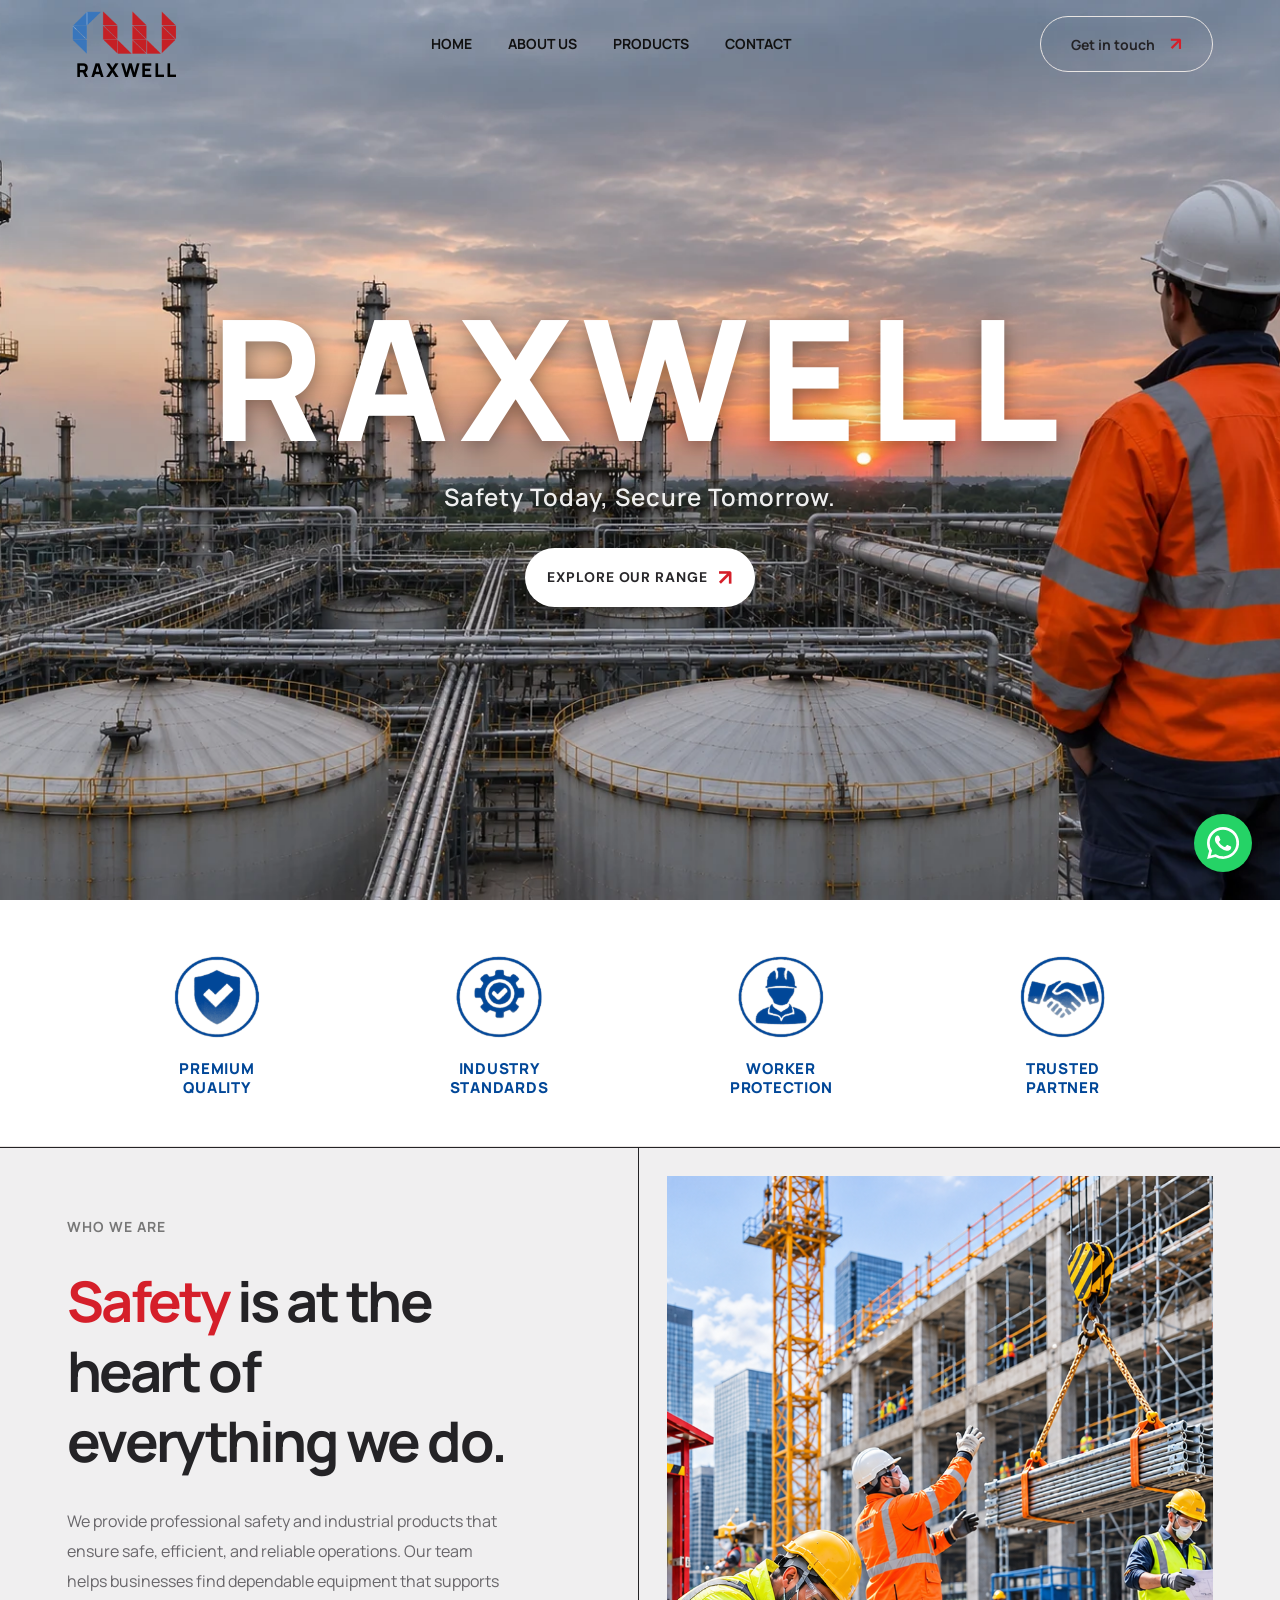
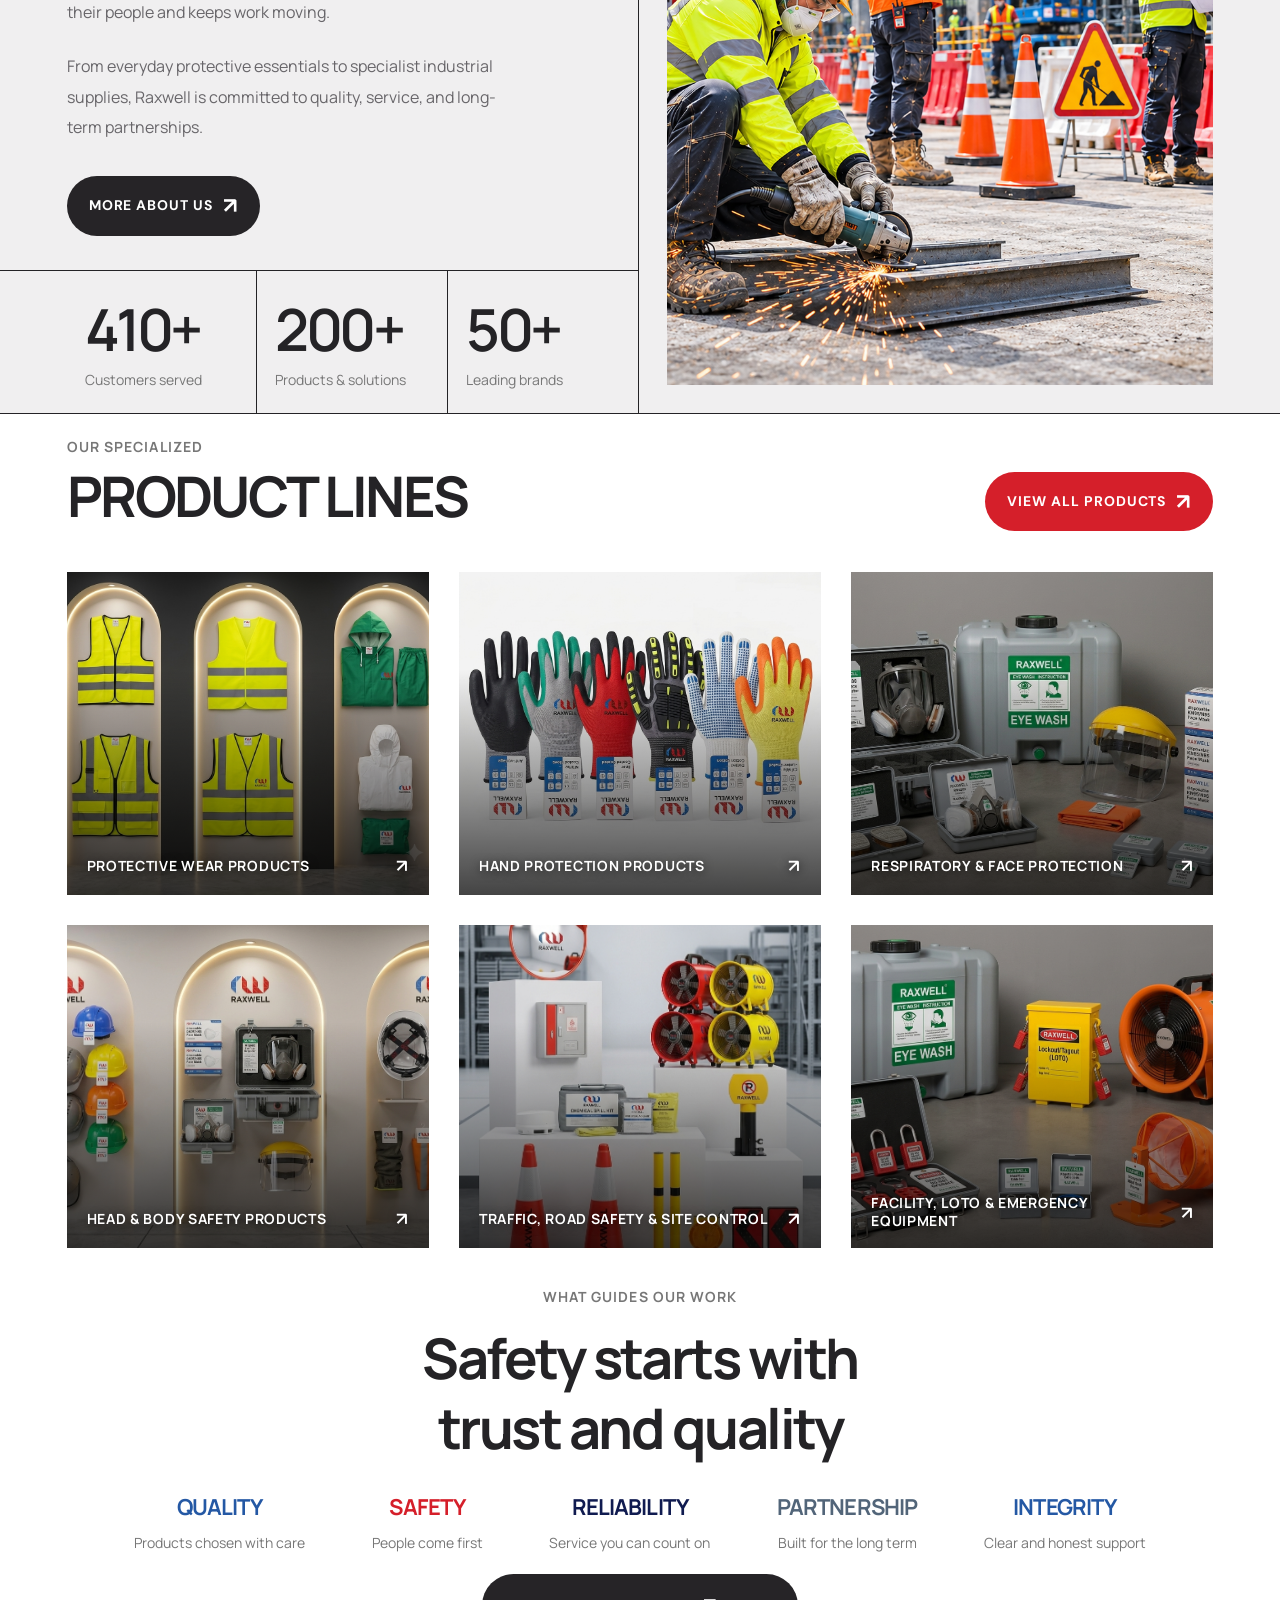
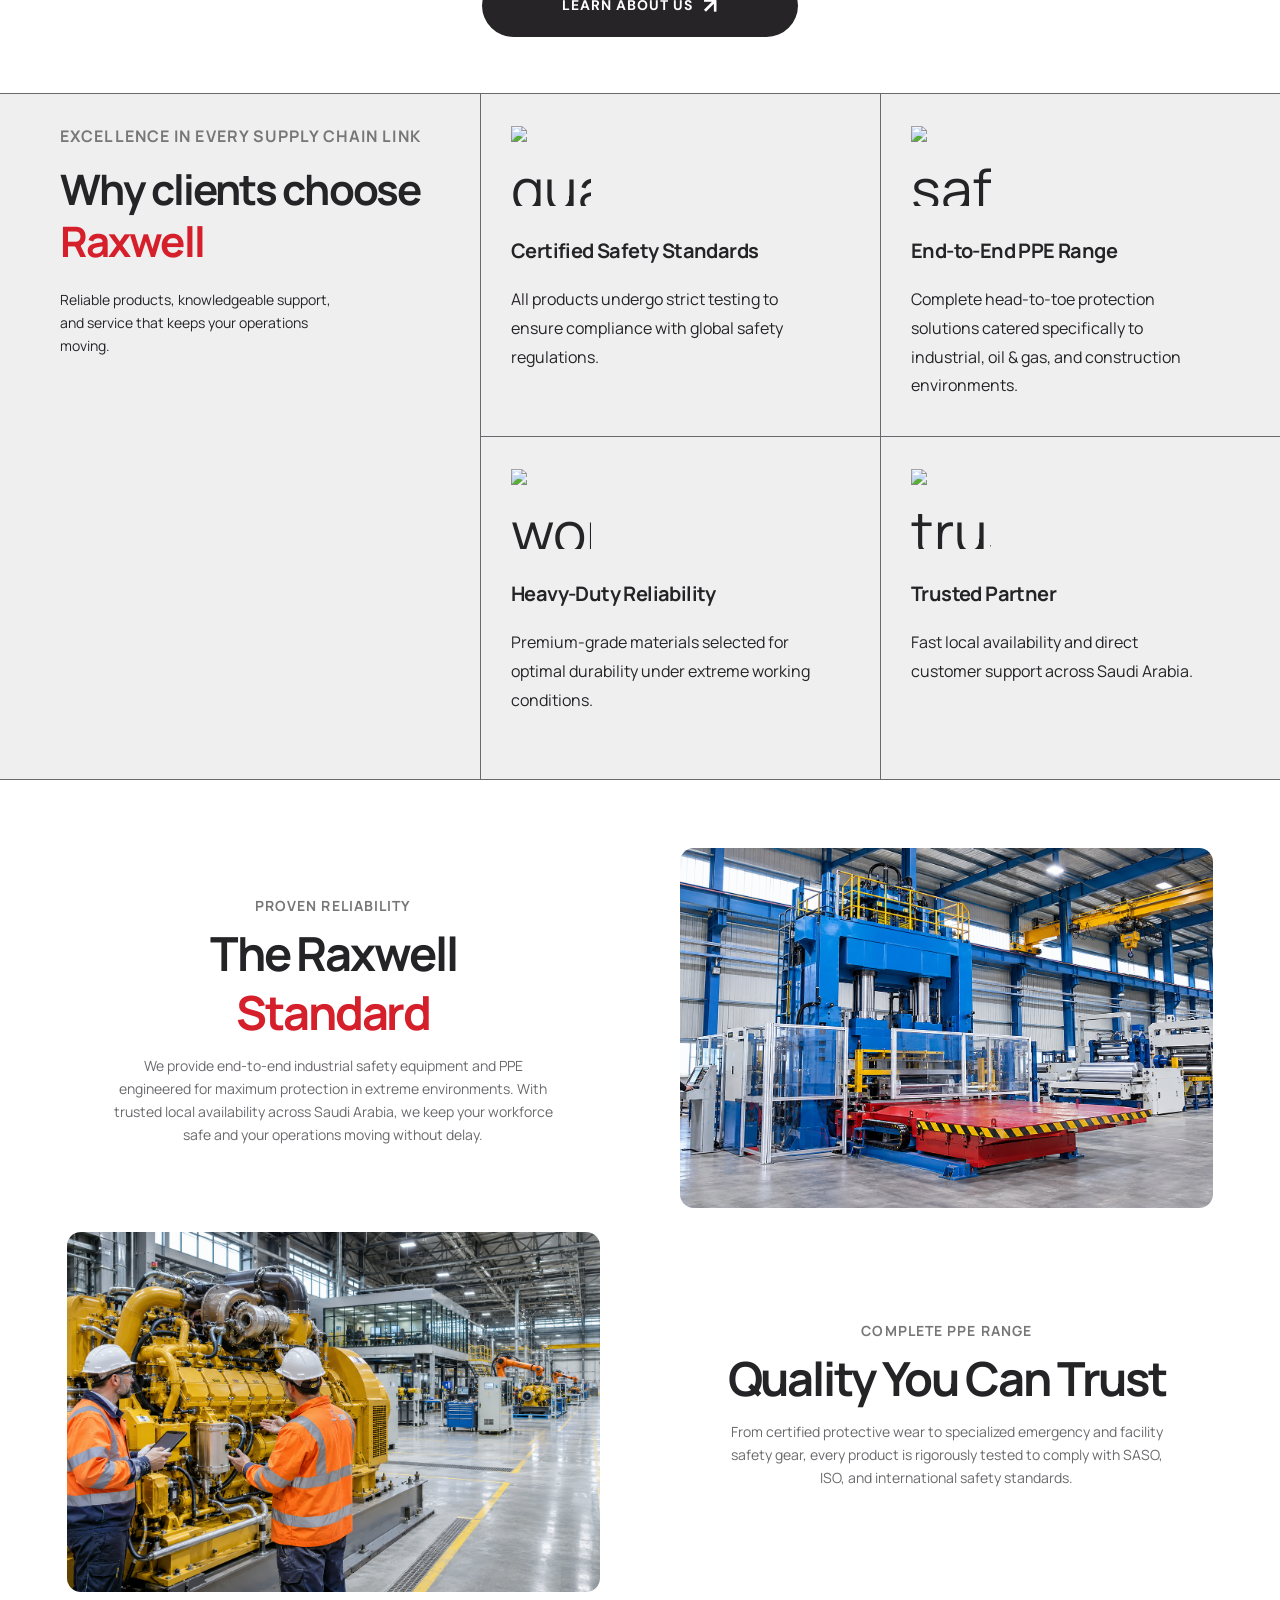
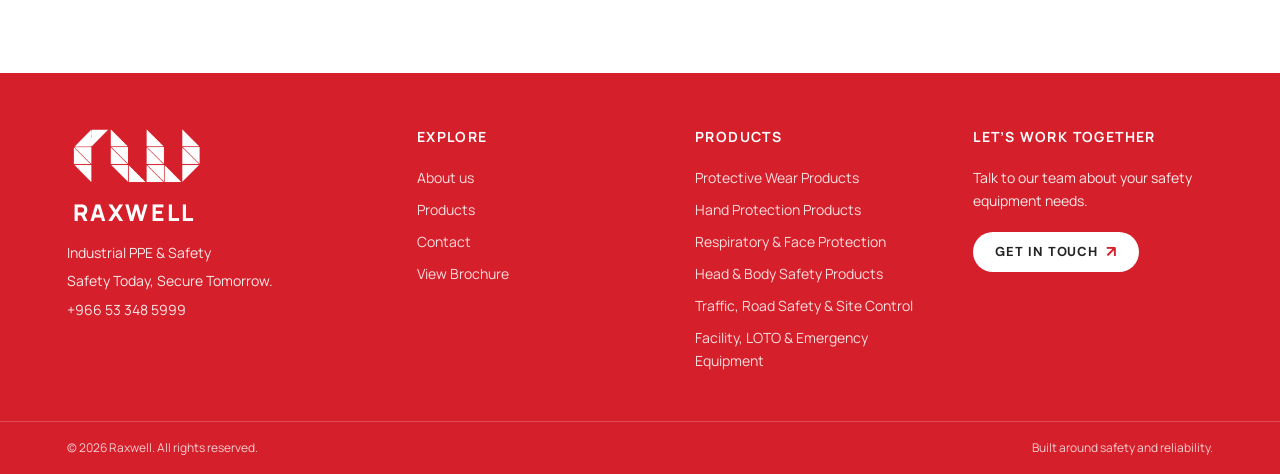
==== index.html @ d4b9bd71 "insta feed integration" ====
<!doctype html>
<html lang="en">
	<head>
		<meta charset="UTF-8" />
		<meta name="viewport" content="width=device-width, initial-scale=1.0" />
		<meta
			name="description"
			content="Raxwell supplies trusted industrial safety equipment and PPE across Saudi Arabia."
		/>
		<title>Raxwell — Safety Equipment & Industrial Supplies</title>
		<link rel="preconnect" href="https://fonts.googleapis.com" />
		<link rel="preconnect" href="https://fonts.gstatic.com" crossorigin />
		<link
			href="https://fonts.googleapis.com/css2?family=DM+Sans:wght@400;500;600;700&family=Manrope:wght@400;500;600;700;800&display=swap"
			rel="stylesheet"
		/>
		<link rel="stylesheet" href="styles.css?v=9.1" />
	</head>
	<body>
		<header class="site-header">
			<a class="brand" href="index.html" aria-label="Raxwell home">
				<img src="assets/raxwell-logo.png" alt="Raxwell logo" />
				<span class="brand-title">RAXWELL</span>
			</a>
			<nav class="desktop-nav" aria-label="Main navigation">
				<a href="index.html">Home</a
				><a href="about-us.html">About us</a
				><a href="products.html">Products</a
				><a href="get-a-quote.html">Contact</a>
			</nav>
			<a class="header-cta" href="get-a-quote.html"
				>Get in touch <span>↗</span></a
			>
			<button
				class="menu-toggle"
				aria-label="Open navigation"
				onclick="document.body.classList.toggle('nav-open')"
			>
				☰
			</button>
		</header>

		<main>
			<section class="hero" id="home">
				<div class="hero-shade"></div>
				<div class="hero-content">
					<h1 class="hero-brand">RAXWELL</h1>
					<p class="hero-tagline">Safety Today, Secure Tomorrow.</p>
					<a class="pill pill-white" href="products.html"
						>Explore our range <span>↗</span></a
					>
				</div>
			</section>

			<section class="trust-pillars" aria-label="Core Standards">
				<div class="trust-pillars-row">
					<div class="trust-pillar-item">
						<div class="trust-pillar-icon">
							<img
								src="assets/badge-premium-quality.png"
								alt="Premium Quality"
								width="90"
								height="90"
							/>
						</div>
						<h3>PREMIUM<br />QUALITY</h3>
					</div>
					<div class="trust-pillar-item">
						<div class="trust-pillar-icon">
							<img
								src="assets/badge-industry-standards.png"
								alt="Industry Standards"
								width="90"
								height="90"
							/>
						</div>
						<h3>INDUSTRY<br />STANDARDS</h3>
					</div>
					<div class="trust-pillar-item">
						<div class="trust-pillar-icon">
							<img
								src="assets/badge-worker-protection.png"
								alt="Worker Protection"
								width="90"
								height="90"
							/>
						</div>
						<h3>WORKER<br />PROTECTION</h3>
					</div>
					<div class="trust-pillar-item">
						<div class="trust-pillar-icon">
							<img
								src="assets/badge-trusted-partner.png"
								alt="Trusted Partner"
								width="90"
								height="90"
							/>
						</div>
						<h3>TRUSTED<br />PARTNER</h3>
					</div>
				</div>
			</section>

			<section class="about section-wrap" id="about">
				<div class="about-copy">
					<p class="eyebrow">Who we are</p>
					<h2>
						<span style="color: var(--red)">Safety</span> is at the
						heart of everything we do.
					</h2>
					<p>
						We provide professional safety and industrial products
						that ensure safe, efficient, and reliable operations.
						Our team helps businesses find dependable equipment that
						supports their people and keeps work moving.
					</p>
					<p>
						From everyday protective essentials to specialist
						industrial supplies, Raxwell is committed to quality,
						service, and long-term partnerships.
					</p>
					<a class="pill pill-dark" href="about-us.html"
						>More about us <span>↗</span></a
					>
					<div class="stats">
						<div>
							<strong>410+</strong><span>Customers served</span>
						</div>
						<div>
							<strong>200+</strong
							><span>Products &amp; solutions</span>
						</div>
						<div>
							<strong>50+</strong><span>Leading brands</span>
						</div>
					</div>
				</div>
				<div class="about-image image-frame">
					<img
						src="assets/homeimg.png"
						alt="Industrial and construction safety team"
					/>
				</div>
			</section>

			<section class="products section-wrap" id="products">
				<div class="section-heading">
					<div>
						<p class="eyebrow">Our specialized</p>
						<h2>Product lines</h2>
					</div>
					<a class="pill pill-red" href="products.html"
						>View all products <span>↗</span></a
					>
				</div>
				<div class="product-grid">
					<a
						class="product-card"
						href="products.html#protective-wear-products"
						><img
							src="assets/protective-wear.png"
							alt="Protective wear Products"
						/><span class="product-label"
							>Protective wear Products <b>↗</b></span
						></a
					>
					<a
						class="product-card"
						href="products.html#hand-protection-products"
						><img
							src="assets/hand-gloves.png"
							alt="Hand Protection Products"
						/><span class="product-label"
							>Hand Protection Products <b>↗</b></span
						></a
					>
					<a
						class="product-card"
						href="products.html#respiratory-face-products"
						><img
							src="assets/respiratory-face-products.png"
							alt="Respiratory & Face Protection"
						/><span class="product-label"
							>Respiratory & Face Protection <b>↗</b></span
						></a
					>
					<a
						class="product-card"
						href="products.html#head-body-safety-products"
						><img
							src="assets/head-body-safety-products.png"
							alt="Head & Body Safety Products"
						/><span class="product-label"
							>Head & Body Safety Products <b>↗</b></span
						></a
					>
					<a
						class="product-card"
						href="products.html#traffic-road-site-control"
						><img
							src="assets/traffic-road-site-control.png"
							alt="Traffic, Road Safety & Site Control"
						/><span class="product-label"
							>Traffic, Road Safety & Site Control <b>↗</b></span
						></a
					>
					<a
						class="product-card"
						href="products.html#facility-emergency-equipment"
						><img
							src="assets/facility-emergency-equipment.png"
							alt="Protective gloves and industrial tools"
						/><span class="product-label"
							>Facility, LOTO & Emergency Equipment <b>↗</b></span
						></a
					>
				</div>
			</section>

			<section class="brands" id="brands">
				<p class="eyebrow">What guides our work</p>
				<h2>
					Safety starts with
					<br class="desktop-only" />
					trust and quality
				</h2>
				<div class="value-logos">
					<div class="value-mark blue">
						<b>QUALITY</b><small>Products chosen with care</small>
					</div>
					<div class="value-mark red">
						<b>SAFETY</b><small>People come first</small>
					</div>
					<div class="value-mark navy">
						<b>RELIABILITY</b
						><small>Service you can count on</small>
					</div>
					<div class="value-mark slate">
						<b>PARTNERSHIP</b><small>Built for the long term</small>
					</div>
					<div class="value-mark blue">
						<b>INTEGRITY</b><small>Clear and honest support</small>
					</div>
				</div>
				<a class="pill pill-dark" href="about-us.html"
					>Learn about us <span>↗</span></a
				>
			</section>

			<section class="reasons">
				<div class="reason-intro">
					<p class="eyebrow">Excellence in every supply chain link</p>
					<h2>
						Why clients choose
						<span style="color: var(--red)">Raxwell</span>
					</h2>
					<p>
						Reliable products, knowledgeable support, and service
						that keeps your operations moving.
					</p>
				</div>
				<div class="card-holder">
					<article class="reason-card">
						<span class="reason-icon"
							><img
								width="80"
								height="80"
								src="https://img.icons8.com/ios/80/guarantee--v1.png"
								alt="guarantee--v1"
						/></span>
						<h3>Certified Safety Standards</h3>
						<p>
							All products undergo strict testing to ensure
							compliance with global safety regulations.
						</p>
					</article>
					<article class="reason-card">
						<span class="reason-icon"
							><img
								width="80"
								height="80"
								src="https://img.icons8.com/ios/80/safety-hat.png"
								alt="safety-hat"
						/></span>
						<h3>End-to-End PPE Range</h3>
						<p>
							Complete head-to-toe protection solutions catered
							specifically to industrial, oil & gas, and
							construction environments.
						</p>
					</article>
					<article class="reason-card">
						<span class="reason-icon"
							><img
								width="80"
								height="80"
								src="https://img.icons8.com/glyph-neue/80/workers-female.png"
								alt="workers-female"
						/></span>
						<h3>Heavy-Duty Reliability</h3>
						<p>
							Premium-grade materials selected for optimal
							durability under extreme working conditions.
						</p>
					</article>
					<article class="reason-card">
						<span class="reason-icon"
							><img
								width="80"
								height="80"
								src="https://img.icons8.com/ios/80/trust--v1.png"
								alt="trust--v1"
						/></span>
						<h3>Trusted Partner</h3>
						<p>
							Fast local availability and direct customer support
							across Saudi Arabia.
						</p>
					</article>
				</div>
			</section>

			<section class="vision-mission" id="why-choose-raxwell">
				<div class="vm-row vision-row">
					<div class="vm-copy">
						<p class="eyebrow">Proven Reliability</p>
						<h2>The Raxwell<br /><span style="color: var(--red)">Standard</span></h2>
						<p>
							We provide end-to-end industrial safety equipment and PPE
							engineered for maximum protection in extreme environments.
							With trusted local availability across Saudi Arabia, we keep
							your workforce safe and your operations moving without delay.
						</p>
					</div>
					<img
						src="assets/indus.png"
						alt="Industrial plant machinery and safety"
					/>
				</div>
				<div class="vm-row mission-row">
					<img
						src="assets/eng.png"
						alt="Engineers inspecting industrial machinery"
					/>
					<div class="vm-copy">
						<p class="eyebrow">Complete PPE Range</p>
						<h2>Quality You Can Trust</h2>
						<p>
							From certified protective wear to specialized emergency and
							facility safety gear, every product is rigorously tested to
							comply with SASO, ISO, and international safety standards.
						</p>
					</div>
				</div>
			</section>
		</main>

		<footer id="contact">
			<div class="footer-top">
				<div class="footer-brand">
					<img src="assets/logo4.png" alt="Raxwell" />
					<span class="footer-brand-title">RAXWELL</span>
					<p>Industrial PPE &amp; Safety</p>
					<p>Safety Today, Secure Tomorrow.</p>
					<p>+966 53 348 5999</p>
				</div>
				<div class="footer-col">
					<h4>Explore</h4>
					<a href="about-us.html">About us</a
					><a href="products.html">Products</a
					><a href="get-a-quote.html">Contact</a>
					<a href="Rexwell_Brochure Final -7.pdf">View Brochure</a>
				</div>
				<div class="footer-col">
					<h4>Products</h4>
					<a href="products.html#protective-wear-products"
						>Protective Wear Products</a
					><a href="products.html#hand-protection-products"
						>Hand Protection Products</a
					><a href="products.html#respiratory-face-products"
						>Respiratory & Face Protection</a
					>
					<a href="products.html#head-body-safety-products"
						>Head & Body Safety Products</a
					>
					<a href="products.html#traffic-road-site-control"
						>Traffic, Road Safety & Site Control</a
					>
					<a href="products.html#facility-emergency-equipment"
						>Facility, LOTO & Emergency Equipment</a
					>
				</div>
				<div class="footer-contact">
					<h4>Let’s work together</h4>
					<p>Talk to our team about your safety equipment needs.</p>
					<a class="pill pill-red" href="get-a-quote.html"
						>Get in touch <span>↗</span></a
					>
				</div>
			</div>
			<div class="footer-bottom">
				<span>© 2026 Raxwell. All rights reserved.</span
				><span>Built around safety and reliability.</span>
			</div>
		</footer>
		<script src="script.js?v=2.1"></script>

		<!-- WhatsApp Sticky Button -->
		<a
			href="https://wa.me/966533485999"
			class="whatsapp-sticky"
			target="_blank"
			rel="noopener noreferrer"
			aria-label="Chat with Raxwell on WhatsApp"
		>
			<svg viewBox="0 0 24 24" width="32" height="32" fill="currentColor" aria-hidden="true">
				<path d="M12.031 0C5.385 0 0 5.385 0 12.031c0 2.115.553 4.18 1.603 6.002L.05 24l6.126-1.554a11.96 11.96 0 0 0 5.855 1.516h.005c6.643 0 12.029-5.386 12.029-12.031 0-3.215-1.252-6.237-3.526-8.514C18.265 1.25 15.244 0 12.031 0zm0 22.01h-.004a9.98 9.98 0 0 1-5.093-1.396l-.365-.217-3.784.96.98-3.69-.238-.378a9.96 9.96 0 0 1-1.529-5.258c0-5.516 4.488-10.004 10.012-10.004 2.671 0 5.182 1.04 7.07 2.929a9.94 9.94 0 0 1 2.928 7.073c0 5.516-4.488 10.005-10.008 10.005zm5.48-7.489c-.3-.15-1.777-.876-2.052-.976-.275-.1-.475-.15-.675.15-.2.3-.775.976-.95 1.176-.175.2-.35.225-.65.075-.3-.15-1.267-.467-2.413-1.488-.892-.795-1.494-1.778-1.669-2.078-.175-.3-.019-.462.131-.611.135-.134.3-.35.45-.525.15-.175.2-.3.3-.5.1-.2.05-.375-.025-.525-.075-.15-.675-1.626-.925-2.227-.243-.585-.49-.505-.675-.515-.175-.008-.375-.01-.575-.01-.2 0-.525.075-.8.375-.275.3-1.05 1.026-1.05 2.502 0 1.476 1.075 2.902 1.225 3.102.15.2 2.115 3.23 5.123 4.529.716.31 1.275.495 1.71.633.72.228 1.374.196 1.892.119.577-.086 1.776-.726 2.026-1.426.25-.7.25-1.3.175-1.426-.075-.125-.275-.2-.575-.35z"/>
			</svg>
		</a>
	</body>
</html>
---- styles.css ----
:root {
	--ink: #242326;
	--muted: rgb(105, 104, 108);
	--line: #e9e5e3;
	--blue: rgb(71, 116, 191);
	--red: rgb(213, 31, 42);
	--paper: #fff;
	--soft: #f8f7f6;
	--font: "Manrope", "DM Sans", sans-serif;
}
* {
	box-sizing: border-box;
}
html {
	scroll-behavior: smooth;
}
body {
	margin: 0;
	color: var(--ink);
	background: #fff;
	font-family: var(--font);
	font-size: 14px;
	line-height: 1.65;
}
a {
	color: inherit;
	text-decoration: none;
}
img {
	display: block;
	max-width: 100%;
}
.site-header {
	width: 100%;
	height: 88px;
	padding: 0 5.2%;
	display: flex;
	align-items: center;
	justify-content: space-between;
	background: #fff;
	position: fixed;
	background: transparent !important;
	z-index: 5;
}
.brand {
	display: inline-flex;
	flex-direction: column;
	align-items: center;
	text-decoration: none;
	gap: 2px;
	line-height: 1;
}
.brand img {
	width: 115px;
	height: auto;
	display: block;
}
.brand-title {
	font-family: var(--font);
	font-size: 19px;
	font-weight: 800;
	letter-spacing: 0.10em;
	text-transform: uppercase;
	color: #000000 !important;
	line-height: 1;
	display: block;
	margin-left: 6px;
}
.desktop-nav {
	display: flex;
	gap: 36px;
	align-items: center;
}
.desktop-nav a {
	font-size: 14px;
	text-transform: uppercase;
	font-weight: 700;
	color: #555;
}
.desktop-nav a:hover {
	color: var(--red);
}
.header-cta {
	font-size: 14px;
	font-weight: 700;
	border: 1px solid var(--line);
	border-radius: 50px;
	padding: 12px 30px;
}
.header-cta span {
	color: var(--red);
	margin-left: 12px;
	font-size: 18px;
}
.header-cta:hover {
	background: var(--red);
	color: var(--paper);
	transition:
		transform 0.2s,
		background 0.2s;
}
.header-cta:hover span {
	color: var(--paper);
	transition:
		transform 0.2s,
		background 0.2s;
}
.menu-toggle {
	display: none;
	border: 0;
	background: none;
	font-size: 23px;
}
.hero {
	min-height: 100vh;
	position: relative;
	background-image: url("assets/hero-sunset.webp?v=8.3");
	background-size: cover;
	background-position: center center;
	display: flex;
	align-items: center;
	padding: 0 8%;
}
.hero-shade {
	display: none;
}
.hero-content {
	position: relative;
	color: #fff;
	margin-top: 10px;
}
.eyebrow {
	text-transform: uppercase;
	letter-spacing: 0.14em;
	font-size: 14px;
	font-weight: 800;
	color: #777;
	margin: 0 0 13px;
}
.eyebrow.light {
	color: rgba(255, 255, 255, 0.8);
}
h1,
h2,
h3,
p {
	margin-top: 0;
}
h1 {
	font-size: 75px;
	line-height: 1.13;
	font-weight: 500;
	margin-bottom: 16px;
}
h2 {
	font-size: 56px;
	line-height: 1.25;
	letter-spacing: -0.045em;
	font-weight: 700;
	margin-bottom: 20px;
}
.hero-subtitle {
	font-size: 30px;
	color: rgba(255, 255, 255, 0.87);
	margin-bottom: 27px;
}
.pill {
	display: inline-flex;
	align-items: center;
	gap: 10px;
	border-radius: 40px;
	padding: 18px 22px;
	text-transform: uppercase;
	letter-spacing: 0.07em;
	font-family: "DM Sans", sans-serif;
	font-size: 14px;
	font-weight: 700;
	white-space: nowrap;
	width: fit-content;
	max-width: 100%;
	box-sizing: border-box;
	transition:
		transform 0.2s,
		background 0.2s;
}
.pill span {
	font-size: 22px;
	line-height: 1;
}
.pill-white {
	background: #fff;
	color: #28272a;
}
.pill-white span {
	color: var(--red);
}
.pill-dark {
	background: #262427;
	color: #fff;
}
.pill-blue {
	background: var(--blue);
	color: var(--paper);
}
.pill-dark span {
	color: #fff;
}
.pill-dark:hover {
	background: var(--red);
	transition:
		transform 0.2s,
		background 0.2s;
}
.pill-red {
	background: var(--red);
	color: #fff;
}
.pill-red:hover {
	background: #262427;
	transition:
		transform 0.2s,
		background 0.2s;
}
.hero-note {
	position: absolute;
	right: 5.2%;
	bottom: 28px;
	color: #fff;
	font-size: 8px;
	letter-spacing: 0.16em;
	display: flex;
	align-items: center;
	gap: 12px;
}
.note-line {
	height: 1px;
	width: 30px;
	background: var(--red);
}
/* Trust Pillars Section (replaces old certifications section) */
.trust-pillars {
	background: #ffffff;
	padding: 52px 5% 48px;
	border-bottom: 1px solid var(--line);
	margin: 0;
	width: 100%;
	box-sizing: border-box;
}

.trust-pillars--borderless,
.products-page .trust-pillars {
	border-bottom: none !important;
}

.trust-pillars-row {
	max-width: 1100px;
	margin: 0 auto;
	display: grid;
	grid-template-columns: repeat(4, 1fr);
	gap: 36px 28px;
	align-items: start;
	justify-content: center;
}

.trust-pillar-item {
	display: flex;
	flex-direction: column;
	align-items: center;
	text-align: center;
	gap: 18px;
}

.trust-pillar-icon {
	width: 90px;
	height: 90px;
	display: flex;
	align-items: center;
	justify-content: center;
	transition: transform 0.25s ease;
}

.trust-pillar-item:hover .trust-pillar-icon {
	transform: translateY(-3px) scale(1.04);
}

.trust-pillar-icon img {
	width: 100%;
	height: 100%;
	object-fit: contain;
	display: block;
}

.trust-pillar-item h3 {
	font-family: var(--font);
	font-size: 15px;
	font-weight: 800;
	color: #014798;
	line-height: 1.25;
	letter-spacing: 0.05em;
	text-transform: uppercase;
	margin: 0;
}

.certifications {
	text-align: center;
	padding: 20px 20px 20px;
	margin: 20px 0 !important;
	margin: 60px 0;
}
.certifications h2 {
	font-size: 56px;
	margin-bottom: 16px;
}
.cert-row {
	display: flex;
	justify-content: space-between;
	align-items: start;
	gap: 20px;
	max-width: 900px;
	padding-top: 15px;
	margin: auto;
}
.cert-mark {
	width: 100px;
	display: flex;
	flex-direction: column;
	align-items: center;
	gap: 10px;
	color: #164c91;
}
.cert-mark strong {
	font-size: 48px;
	height: 50px;
	line-height: 1.2;
}
.cert-mark small {
	font-size: 16px;
	letter-spacing: 0.04em;
	color: #555;
}
.iso strong {
	font-size: 28px;
	font-weight: 800;
	letter-spacing: -0.08em;
}
.iso small {
	color: var(--blue);
	font-size: 9px;
}
.cert-green {
	color: #5d9d9a;
}
.gosi strong {
	font-size: 24px;
	letter-spacing: -0.06em;
	color: #091a68;
}
.section-wrap {
	padding-left: 5.2%;
	padding-right: 5.2%;
}
.about {
	display: grid;
	grid-template-columns: 1fr 1fr;
	min-height: 570px;
	border-bottom: 1px solid var(--ink);
	border-top: 1px solid var(--ink);
	margin: 0;
	background: rgba(105, 104, 108, 0.1);
}
.about-hero {
	padding: 30px;
	display: flex;
	flex-direction: column;
	align-items: center;
}
.about-img {
	width: 100%;
	--c: 100px;
	height: calc(100vh - 200px);
	aspect-ratio: 3/2;
	mask: radial-gradient(60% var(--c) at bottom, #0000 calc(100% - 2px), #000);
	display: flex;
	align-items: center;
	overflow: hidden;
	margin-bottom: -50px;
	object-fit: cover;
}
.about-img img {
	width: 100%;
	height: 100%;
	object-fit: cover;
}
.hero-caption {
	display: flex;
	flex-direction: column;
	align-items: center;
	gap: 10px;
	text-align: center;
}
.about-copy {
	width: 100%;
	padding: 70px 0 0 0;
	display: flex;
	align-items: flex-start;
	flex-direction: column;
	gap: 10px;
}
.about-copy h2 {
	max-width: 440px;
}
.about-copy > p:not(.eyebrow) {
	font-size: 16px;
	line-height: 1.9;
	color: #68666a;
	max-width: 440px;
	margin-bottom: 14px;
}
.about-copy .pill {
	margin-top: 10px;
}
.about-image {
	padding: 28px 0 28px 28px;
	border-left: 1px solid var(--ink);
	min-height: 570px;
	margin-left: -2px;
}
.image-frame img {
	width: 100%;
	height: 100%;
	object-fit: cover;
}
.stats {
	width: calc(100% + 5.2vw - 1px);
	display: grid;
	grid-template-columns: repeat(3, 1fr);
	margin-top: 24px;
	margin-left: -5.2vw;
	padding-left: 5.2vw;
	border-top: 1px solid var(--ink);
}
.stats div {
	padding: 23px 10px 22px 18px;
	border-right: 1px solid var(--ink);
	display: flex;
	flex-direction: column;
	gap: 5px;
}
.stats strong {
	font-size: 58px;
	letter-spacing: -0.06em;
	line-height: 1.2;
	font-weight: 600;
}
.stats span {
	font-size: 14px;
	color: #777;
}
.products {
	padding-top: 24px;
	padding-bottom: 20px;
	margin: 0;
	display: flex;
	flex-direction: column;
	gap: 16px;
}
.section-heading {
	display: flex;
	justify-content: space-between;
	align-items: flex-end;
	margin-bottom: 25px;
}
.section-heading .eyebrow {
	margin-bottom: 5px;
}
.section-heading h2 {
	text-transform: uppercase;
	margin-bottom: 0;
}
.product-grid {
	display: grid;
	grid-template-columns: repeat(3, 1fr);
	gap: 30px;
}
.product-card {
	height: clamp(178px, 26vw, 323px);
	position: relative;
	overflow: hidden;
	background: #eee;
}
.product-card:after {
	content: "";
	position: absolute;
	inset: 30% 0 0;
	background: linear-gradient(to bottom, transparent, rgba(0, 0, 0, 0.72));
	pointer-events: none;
}
.product-card img {
	width: 100%;
	height: 100%;
	object-fit: cover;
	transition: transform 0.5s;
}
.product-card:hover img {
	transform: scale(1.04);
}
.product-label {
	position: absolute;
	z-index: 1;
	left: 20px;
	right: 20px;
	bottom: 18px;
	color: #fff;
	text-transform: uppercase;
	font-size: 14px;
	font-weight: 700;
	letter-spacing: 0.05em;
	display: flex;
	justify-content: space-between;
	align-items: center;
	gap: 12px;
	line-height: 1.3;
	text-shadow: 0 2px 10px rgba(0, 0, 0, 0.65);
}
.product-label b {
	font-size: 18px;
	font-weight: 600;
	flex-shrink: 0;
}
.brands {
	text-align: center;
	padding: 20px 20px 28px;
	display: flex;
	flex-direction: column;
	align-items: center;
	gap: 12px;
	margin: 0;
}
.brands .eyebrow {
	margin-bottom: 4px;
}
.brands h2 {
	margin-bottom: 14px;
}
.brands a {
	padding: 20px 80px;
	width: fit-content;
}
.brand-logos {
	display: flex;
	align-items: center;
	justify-content: center;
	gap: clamp(28px, 6vw, 78px);
	margin: 0 auto 36px;
	flex-wrap: wrap;
}
.brand-logos span {
	font-size: 24px;
	font-weight: 800;
	letter-spacing: -0.04em;
}
.brand-jauke {
	color: #174b9a;
	font-style: italic;
}
.brand-fluke {
	color: #222;
}
.brand-rose {
	color: #d51f2a;
	font-size: 13px !important;
}
.brand-perkins {
	color: #275c9e;
}
.brand-eaton {
	color: #0672c7;
	font-size: 25px !important;
	font-weight: 800 !important;
}
.reasons {
	display: flex;
	gap: 0;
	border-bottom: 1px solid var(--muted);
	border-top: 1px solid var(--muted);
	margin-bottom: -1px;
	margin-top: 28px;
	background: rgba(105, 104, 108, 0.1);
}
.card-holder {
	width: 100%;
	display: grid;
	grid-template-columns: repeat(2, 1fr);
	grid-template-rows: repeat(2, 1fr);
	margin-bottom: -1px;
}
.reason-intro {
	min-width: 480px;
	max-width: 520px;
	display: flex;
	align-items: flex-start;
	flex-direction: column;
	justify-content: flex-start;
	gap: 12px;
	height: fit-content;
	margin-top: 0;
	padding: 32px 30px 32px 60px;
}
.reason-intro .eyebrow {
	font-size: 16px;
	margin-bottom: 4px;
}
.reason-intro h2 {
	font-size: 42px;
	margin-bottom: 8px;
}
.reason-intro > p:not(.eyebrow) {
	font-size: 14px;
	max-width: 290px;
	margin-bottom: 8px;
}
.reason-intro .pill {
	margin-top: 4px;
	padding: 14px 28px;
}
.reason-card {
	border-left: 1px solid var(--muted);
	border-bottom: 1px solid var(--muted);
	display: flex;
	flex-direction: column;
	gap: 10px;
	padding: 32px 30px 36px 30px;
}
.reason-icon {
	font-size: 56.5px;
	margin-bottom: 18px;
}
.reason-card h3 {
	font-size: 20px;
	margin-bottom: 8px;
	letter-spacing: -0.03em;
}
.reason-card p {
	font-size: 16px;
	line-height: 1.8;
	max-width: 300px;
	margin-bottom: 0;
}
.vision-mission {
	padding: 40px 5.2%;
	display: flex;
	flex-direction: column;
	gap: 14px;
	margin: 24px 0 36px;
}
.vm-row {
	display: grid;
	grid-template-columns: 1fr 1fr;
	align-items: center;
	gap: 7%;
	min-height: 370px;
}
.vm-copy {
	max-width: 470px;
	text-align: center;
	margin: auto;
	padding: 40px 15px;
}
.vm-copy .eyebrow {
	margin-bottom: 9px;
}
.vm-copy h2 {
	font-size: 47px;
	margin-bottom: 12px;
}
.vm-copy p:last-child {
	font-size: 14px;
	color: #6b696d;
}
.vm-row img {
	width: 100%;
	height: 360px;
	object-fit: cover;
}
.vision-row img {
	border-radius: 14px;
}
.mission-row img {
	border-radius: 14px;
}
.mission-row {
	gap: 7%;
}
.footer-top {
	padding: 52px 5.2%;
	display: grid;
	grid-template-columns: 1.3fr 1fr 1fr 1fr;
	gap: 38px;
	border-top: 1px solid var(--line);
}
.footer-brand {
	display: flex;
	flex-direction: column;
	gap: 5px;
}
.footer-brand img {
	width: 135px;
	margin-bottom: 8px;
}
.footer-brand-title {
	font-family: var(--font);
	font-size: 23px;
	font-weight: 800;
	letter-spacing: 0.10em;
	text-transform: uppercase;
	color: #fff !important;
	line-height: 1;
	margin: 0 0 12px 6px;
	display: block;
}
.footer-brand p,
.footer-contact p {
	font-size: 14px;
	color: #777;
	margin: 0;
}
.footer-col h4,
.footer-contact h4 {
	font-size: 14px;
	text-transform: uppercase;
	letter-spacing: 0.1em;
	margin: 0 0 17px;
}
.footer-col a {
	display: block;
	font-size: 14px;
	color: #666;
	margin: 9px 0;
}
.footer-col a:hover {
	color: var(--red);
}
.footer-contact .pill {
	margin-top: 20px;
}
.footer-bottom {
	border-top: 1px solid var(--line);
	padding: 16px 5.2%;
	display: flex;
	justify-content: space-between;
	gap: 15px;
	color: #777;
	font-size: 12px;
}
.footer-bottom a {
	color: var(--ink);
}
.prod-hero {
	padding: 120px 60px 30px;
	border-top: 1px solid var(--line);
	background: rgba(105, 104, 108, 0.1);
}
.prod-hero h2 {
	width: 800px;
	font-weight: 500;
	letter-spacing: normal;
}
.listing {
	margin: 0 0 60px 0;
}
.prod-list {
	display: grid;
	grid-template-columns: repeat(2, 1fr);
	border: 2px solid var(--muted);
}
.prod-img {
	background: var(--blue);
	width: 100%;
	height: 453px;
	display: flex;
	align-items: center;
	justify-content: center;
	overflow: hidden;
}
.prod-img img {
	width: 100%;
	height: 100%;
	object-fit: cover;
}
.prod-des {
	padding: 60px;
}
.prod-des h3 {
	font-size: 42px;
	font-weight: 600;
	text-align: center;
	text-transform: capitalize;
}
.prod-des p {
	font-size: 18px;
	text-align: center;
}
.mobile-img {
	display: none;
}
.intro {
	display: grid;
	grid-template-columns: 1fr 1fr;
	gap: 16px;
	align-items: center;
	margin: 36px 0 20px;
	padding: 60px;
	background: rgba(105, 104, 108, 0.1);
}
.intro-title {
	padding-left: 1.5%;
}
.intro-title h1 {
	font-size: clamp(30px, 3.2vw, 44px);
	line-height: 1.15;
	letter-spacing: -0.055em;
	margin: 0;
}
.intro-copy {
	font-size: 16px;
	line-height: 1.9;
	color: #55535a;
}
.intro-copy p {
	margin: 0 0 12px;
}
.values-strip {
	text-align: center;
	padding: 10px 20px 32px;
	margin: 16px 0 0 0;
}
.values-strip .eyebrow {
	margin-bottom: 4px;
}
.values-strip h2 {
	font-size: 44px;
	line-height: 1.35;
	letter-spacing: -0.035em;
	margin: 0 0 16px;
}
.value-logos {
	display: flex;
	align-items: center;
	justify-content: center;
	gap: clamp(20px, 5.2vw, 70px);
	flex-wrap: wrap;
	padding-top: 0;
	margin-bottom: 8px;
}
.value-mark {
	display: flex;
	flex-direction: column;
	align-items: center;
	gap: 6px;
	min-width: 100px;
}
.value-mark b {
	font-size: 22px;
	letter-spacing: -0.04em;
}
.value-mark small {
	font-size: 14px;
	color: #777;
}
.value-mark.blue b {
	color: #2458a4;
}
.value-mark.red b {
	color: var(--red);
}
.value-mark.navy b {
	color: #101b50;
}
.value-mark.slate b {
	color: #526579;
}
.message {
	display: grid;
	grid-template-columns: 1fr 1fr;
	gap: 7%;
	align-items: center;
	padding-top: 28px;
	padding-bottom: 52px;
}
.message-copy {
	padding: 8px 4% 16px 2%;
}
.message-copy .eyebrow {
	margin-bottom: 8px;
}
.message-copy h2 {
	font-size: 44px;
	line-height: 1.2;
	letter-spacing: -0.045em;
	font-weight: 500;
	margin-bottom: 16px;
}
.quote-mark,
.quote-close {
	font-family: Georgia, serif;
	font-size: 54px;
	line-height: 0.7;
	display: block;
	color: var(--red);
	font-weight: bold;
}
.quote-mark {
	margin-bottom: 14px;
}
.quote-close {
	text-align: right;
	margin: 10px 5% 18px 0;
}
.message-copy > p:not(.eyebrow) {
	font-size: 14px;
	line-height: 1.9;
	color: #5d5a60;
	margin-bottom: 14px;
}
.signature {
	display: flex;
	flex-direction: column;
	gap: 2px;
}
.signature strong {
	font-size: 14px;
	letter-spacing: 0.06em;
}
.signature small {
	font-size: 12px;
	color: #777;
	font-style: italic;
}
.message-image {
	height: clamp(340px, 44vw, 510px);
	position: relative;
	overflow: hidden;
	background: #eee;
}
.message-image img {
	width: 100%;
	height: 100%;
	object-fit: cover;
}
.message-image:after {
	content: "";
	position: absolute;
	inset: 50% 0 0;
	background: linear-gradient(transparent, rgba(0, 0, 0, 0.42));
}
.image-tag {
	position: absolute;
	z-index: 1;
	left: 22px;
	right: 22px;
	bottom: 19px;
	color: #fff;
	font-size: 8px;
	letter-spacing: 0.15em;
	display: flex;
	justify-content: space-between;
}
.image-tag b {
	font-size: 16px;
	font-weight: 400;
}
.raxwell-vendor {
	padding-top: 90px;
	width: 100%;
	background: #fff;
	color: var(--ink);
	font-family: "Manrope", "DM Sans", Arial, sans-serif;
}
.raxwell-vendor__heading {
	padding: 60px;
	border-bottom: 1px solid #f1efee;
}
.raxwell-eyebrow {
	margin: 0 0 18px;
	font-size: 15px;
	font-weight: 700;
	line-height: 1.5;
	letter-spacing: 0.07em;
	text-transform: uppercase;
}
.raxwell-vendor__heading h1 {
	margin: 0;
	font-size: clamp(36px, 3.8vw, 60px);
	font-weight: 400;
	line-height: 1.2;
	letter-spacing: -0.035em;
}
.raxwell-vendor__form {
	padding: 70px 4.75% 64px;
}
.raxwell-form__grid {
	display: grid;
	grid-template-columns: repeat(6, minmax(0, 1fr));
	column-gap: 20px;
	row-gap: 48px;
}
.raxwell-field {
	grid-column: span 2;
	min-width: 0;
}
.raxwell-field--phone {
	grid-column: span 3;
}

.raxwell-field--full {
	grid-column: 1 / -1;
}
.raxwell-field label {
	display: block;
	margin-bottom: 8px;
	color: #373133;
	font-size: 13px;
	font-weight: 400;
	line-height: 1.5;
}
.raxwell-field label span {
	color: var(--red);
}
.raxwell-field input,
.raxwell-phone select {
	width: 100%;
	height: 42px;
	min-width: 0;
	padding: 9px 12px;
	border: 1px solid #aaa5a5;
	border-radius: 0;
	outline: none;
	background: #fff;
	color: var(--ink);
	font: inherit;
	font-size: 14px;
	transition:
		border-color 0.2s,
		box-shadow 0.2s;
}
.raxwell-field input:focus,
.raxwell-phone select:focus {
	border-color: var(--blue);
	box-shadow: 0 0 0 2px rgb(49 93 168 / 10%);
}
.raxwell-field input:hover,
.raxwell-phone select:hover {
	border-color: #777171;
}
.raxwell-phone {
	display: flex;
	width: 100%;
}
.raxwell-phone select {
	flex: 0 0 112px;
	border-right: 0;
	cursor: pointer;
}
.raxwell-phone input {
	flex: 1;
	min-width: 0;
}
.raxwell-submit {
	display: block;
	width: min(570px, 100%);
	min-height: 42px;
	margin-top: 54px;
	padding: 12px 24px;
	border: 0;
	border-radius: 50px;
	background: var(--red);
	color: #fff;
	font-family: inherit;
	font-size: 12px;
	font-weight: 700;
	text-transform: uppercase;
	cursor: pointer;
	transition:
		background 0.2s,
		transform 0.2s;
}
.raxwell-submit:hover {
	background: var(--blue);
}
.raxwell-submit:active {
	transform: scale(0.99);
}
.raxwell-submit:focus-visible {
	outline: 2px solid var(--red);
	outline-offset: 4px;
}
.quote-page {
	display: grid;
	grid-template-columns: minmax(0, 1.05fr) minmax(380px, 0.95fr);
	gap: clamp(40px, 7.9vw, 120px);
	max-width: 1800px;
	min-height: calc(100vh - 8px);
	margin: 0 auto;
	padding: 44px var(--page-pad) 36px;
}
.quote-content {
	min-width: 0;
	display: flex;
	flex-direction: column;
}
.eyebrow {
	margin: 0 0 20px;
	font-size: 14px;
	line-height: 1.3;
	font-weight: 700;
	letter-spacing: 1.1px;
}
.subheading {
	margin: 24px 0 0;
	font-size: 14px;
	line-height: 1.6;
	color: var(--muted);
}
.quote-form {
	border-top: 1px solid #f4f2f2;
	padding: 66px 0 0 20px;
}
.field-grid {
	display: grid;
	grid-template-columns: repeat(2, minmax(0, 1fr));
	gap: 48px 18px;
}
.field {
	display: flex;
	flex-direction: column;
	min-width: 0;
	gap: 9px;
}
.field label {
	color: #3d3737;
	font-size: 12px;
	line-height: 1.4;
}
.field label span {
	font-weight: 700;
}
input,
.field select {
	width: 100%;
	height: 37px;
	min-width: 0;
	border: 1px solid var(--line);
	border-radius: 0;
	background: #fff;
	color: var(--ink);
	font: inherit;
	font-size: 14px;
	padding: 7px 10px;
	outline-offset: 2px;
}
input:focus,
select:focus {
	outline: 2px solid #7c7474;
}
.full-field {
	margin-top: 48px;
}
.phone-control {
	display: flex;
	align-items: center;
	width: 100%;
	height: 37px;
	border: 1px solid var(--line);
}
.phone-control select {
	width: 82px;
	height: 100%;
	border: 0;
	background: #fff;
	padding: 0 7px;
	font-size: 12px;
}
.phone-control input {
	flex: 1;
	height: 100%;
	border: 0;
}
.quote-form button {
	width: min(266px, 100%);
	min-height: 34px;
	margin-top: 48px;
	padding: 10px 20px;
	border: 0;
	border-radius: 22px;
	background: #302b2b;
	color: #fff;
	font-size: 12px;
	font-weight: 700;
	cursor: pointer;
	transition:
		background 160ms ease,
		transform 160ms ease;
}
.quote-form button:hover {
	background: #4a4242;
}
.quote-form button:active {
	transform: translateY(1px);
}
.quote-image {
	min-width: 0;
	min-height: 780px;
	align-self: stretch;
}
.quote-image img {
	display: block;
	width: 100%;
	height: 100%;
	min-height: 780px;
	object-fit: cover;
	object-position: center;
}

.raxwell-products {
	width: 100%;
}

.product-category {
	margin: 0 0 38px;
	padding: 40px 60px 50px;
	scroll-margin-top: 80px;
}

.product-category h2 {
	margin: 0 0 30px;
	color: #292525;
	font-size: 42px;
	font-weight: 600;
	text-transform: capitalize;
}

#hand-protection-products,
#head-body-safety-products,
#facility-emergency-equipment {
	background: var(--soft);
}

.card-grid {
	display: grid;
	grid-template-columns: repeat(4, minmax(0, 1fr));
	gap: 20px;
}

.card {
	min-width: 0;
	overflow: hidden;
	position: relative;
	height: clamp(170px, 17vw, 225px);
	background: #fff;
	border: 1px solid #eaeaea;
	border-radius: 4px;
	transition:
		transform 0.22s ease,
		box-shadow 0.22s ease;
}

.card:after {
	content: "";
	position: absolute;
	inset: 55% 0 0;
	background: linear-gradient(to bottom, transparent 0%, rgba(15, 15, 20, 0.78) 100%);
	pointer-events: none;
}

.card:hover {
	transform: translateY(-3px);
	box-shadow: 0 8px 20px rgba(0, 0, 0, 0.12);
}

.card:hover .product-image img {
	transform: scale(1.05);
}

.product-image {
	position: absolute;
	inset: 0;
	display: flex;
	align-items: center;
	justify-content: center;
	padding: 10px 10px 38px 10px;
	background: #fff;
}

.product-image img {
	display: block;
	max-width: 100%;
	max-height: 96%;
	width: auto;
	height: auto;
	object-fit: contain;


	transition: transform 0.4s ease;
}

.card h3 {
	position: absolute;
	z-index: 1;
	left: 14px;
	right: 14px;
	bottom: 12px;
	margin: 0;
	padding: 0;
	min-height: 0;
	background: none;
	color: #fff;
	text-align: left;
	text-transform: uppercase;
	font-size: 11px;
	font-weight: 700;
	letter-spacing: 0.04em;
	line-height: 1.35;
	text-shadow: 0 1px 3px rgba(0, 0, 0, 0.6);
}

/* Card with Description Layout */
.card--has-desc {
	height: clamp(215px, 21.5vw, 270px);
}

.card--has-desc:after {
	inset: 40% 0 0;
	background: linear-gradient(to bottom, transparent 0%, rgba(10, 14, 22, 0.92) 100%);
}

.card--has-desc .product-image {
	padding: 10px 10px 72px 10px;
}

.card-caption {
	position: absolute;
	z-index: 1;
	left: 14px;
	right: 14px;
	bottom: 12px;
	display: flex;
	flex-direction: column;
	gap: 5px;
	text-align: left;
}

.card-caption h3 {
	position: static;
	left: auto;
	right: auto;
	bottom: auto;
	margin: 0;
	padding: 0;
	font-size: 11px;
	font-weight: 700;
	color: #ffffff;
	text-transform: uppercase;
	letter-spacing: 0.04em;
	line-height: 1.3;
	text-shadow: 0 1px 3px rgba(0, 0, 0, 0.7);
}

.card-desc {
	margin: 0;
	padding: 0;
	font-family: inherit;
	font-size: 10px;
	line-height: 1.45;
	color: rgba(255, 255, 255, 0.88);
	font-weight: 400;
	letter-spacing: normal;
	text-transform: none;
	text-shadow: 0 1px 2px rgba(0, 0, 0, 0.8);
	display: -webkit-box;
	-webkit-line-clamp: 4;
	-webkit-box-orient: vertical;
	overflow: hidden;
	transition: color 0.2s ease;
}

.card--has-desc:hover .card-desc {
	color: #ffffff;
}

@media (max-width: 1200px) {
	.card-grid {
		grid-template-columns: repeat(3, minmax(0, 1fr));
	}
}


/* Tablet */
@media (max-width: 900px) {
	.raxwell-products {
		padding: 0 0;
	}

	.product-category {
		padding: 36px 30px 30px;
		margin: 0 0 16px;
		scroll-margin-top: 75px;
	}

	.product-category h2 {
		font-size: 24px;
		margin: 0 0 18px;
	}

	.card-grid {
		grid-template-columns: repeat(2, minmax(0, 1fr));
		gap: 18px;
	}
}

/* Mobile */
@media (max-width: 560px) {
	.product-category {
		padding: 24px 16px 24px;
		margin: 0;
		scroll-margin-top: 70px;
	}

	.product-category h2 {
		font-size: 22px;
		margin: 0 0 14px;
	}

	.card-grid {
		grid-template-columns: repeat(2, minmax(0, 1fr));
		gap: 14px 12px;
	}

	.card {
		height: clamp(160px, 36vw, 220px);
	}

	.card--has-desc {
		height: clamp(210px, 47vw, 275px);
	}

	.card--has-desc .product-image {
		padding: 8px 8px 68px 8px;
	}

	.card-caption {
		left: 10px;
		right: 10px;
		bottom: 10px;
		gap: 3px;
	}

	.card-caption h3 {
		font-size: 9px;
	}

	.card-desc {
		font-size: 8px;
		line-height: 1.35;
		-webkit-line-clamp: 4;
	}

	.card h3 {
		font-size: 9px;
		left: 10px;
		right: 10px;
		bottom: 10px;
	}
}

@media (max-width: 460px) {
	.card-grid {
		grid-template-columns: 1fr;
	}
}

/* Very small phones */
@media (max-width: 350px) {
	.card {
		height: 210px;
	}

	.card h3 {
		font-size: 10px;
	}
}

@media (prefers-reduced-motion: reduce) {
	.product-card {
		transition: none;
	}
}

@media (prefers-reduced-motion: reduce) {
	.raxwell-field input,
	.raxwell-phone select,
	.raxwell-submit {
		transition: none;
	}
}
@media (min-width: 1600px) {
	.quote-page {
		gap: 100px;
	}
}
@media (max-width: 1488px) {
	.prod-img {
		height: auto;
	}
}
@media (max-width: 1245px) {
	.reasons {
		flex-wrap: wrap;
	}
	.card-holder {
		border-top: 1px solid var(--muted);
	}
	.reason-card {
		padding-left: 60px;
	}
}
@media (max-width: 1050px) {
	.quote-page {
		grid-template-columns: minmax(0, 1fr) minmax(300px, 0.8fr);
		gap: 36px;
		padding-right: 32px;
		padding-left: 32px;
	}
	.intro {
		padding-top: 28px;
		padding-bottom: 54px;
	}
	.quote-form {
		padding-left: 0;
		padding-top: 44px;
	}
	.field-grid {
		gap: 28px 14px;
	}
	.full-field {
		margin-top: 30px;
	}
	.quote-image,
	.quote-image img {
		min-height: 700px;
	}
}
@media (max-width: 1000px) {
	.prod-hero h2 {
		width: auto;
		font-size: 40px;
	}
	.mobile-img {
		display: block;
	}
	.desktop-img {
		display: none;
	}
	.prod-list {
		display: flex;
		flex-direction: column;
	}
	.prod-img {
		height: 453px;
	}
}
@media (max-width: 900px) {
	.raxwell-vendor__heading {
		padding: 90px 5% 38px;
	}

	.raxwell-vendor__form {
		padding: 48px 5% 52px;
	}

	.raxwell-form__grid {
		column-gap: 16px;
		row-gap: 34px;
	}

	.raxwell-field {
		grid-column: span 3;
	}

	.raxwell-field--phone {
		grid-column: span 3;
	}

	.raxwell-field--full {
		grid-column: 1 / -1;
	}

	.raxwell-submit {
		margin-top: 42px;
	}
	.product-grid {
		grid-template-columns: repeat(2, 1fr);
	}
	.products {
		padding-bottom: 20px;
	}
	.brands {
		padding-top: 20px;
	}
}
@media (max-width: 760px) {
	.site-header {
		height: 70px;
		padding: 0 5%;
	}
	.brand img {
		width: 76px;
	}
	.brand-title {
		font-size: 13px;
		margin-left: 4px;
	}
	.desktop-nav {
		display: none;
		position: absolute;
		top: 70px;
		left: 0;
		right: 0;
		padding: 22px 5%;
		background: #fff;
		border-top: 1px solid var(--line);
		box-shadow: 0 12px 20px #0000000a;
		flex-direction: column;
		align-items: flex-start;
		gap: 17px;
	}
	.nav-open .desktop-nav {
		display: flex;
	}
	.header-cta {
		margin-left: auto;
		margin-right: 18px;
		padding: 10px 12px;
		font-size: 12px;
	}
	.header-cta span {
		font-size: 12px;
	}
	.menu-toggle {
		display: block;
	}
	.hero {
		background-position: 58% center;
		padding: 0 6%;
	}
	.hero-content {
		margin-top: 0;
	}
	.hero h1 {
		font-size: clamp(36px, 9vw, 52px);
	}
	.hero-subtitle {
		max-width: 270px;
		font-size: 12px;
	}
	.hero-note {
		font-size: 6px;
		right: 6%;
		bottom: 18px;
	}
	.pill {
		padding: 10px 20px;
		font-size: 12px;
	}
	.brands a {
		padding: 10px 20px;
		font-size: 12px;
		width: auto;
	}
	.trust-pillars {
		padding: 34px 5% 30px;
	}
	.trust-pillars-row {
		grid-template-columns: repeat(2, 1fr);
		gap: 26px 16px;
	}
	.trust-pillar-icon {
		width: 74px;
		height: 74px;
	}
	.trust-pillar-item {
		gap: 14px;
	}
	.trust-pillar-item h3 {
		font-size: 13px;
	}
	.certifications {
		padding: 24px 15px 22px;
	}
	.certifications h2 {
		font-size: 22px;
		margin-bottom: 16px;
	}
	.cert-row {
		gap: 15px;
		justify-content: space-around;
		flex-wrap: wrap;
	}
	.cert-mark {
		min-width: 48px;
	}
	.cert-mark strong {
		font-size: 16px;
	}
	.cert-mark small {
		font-size: 5px;
	}
	.section-wrap {
		padding-left: 4%;
		padding-right: 4%;
	}
	.about {
		grid-template-columns: 1fr;
		min-height: 0;
		margin: 0;
	}
	.about-copy {
		padding: 24px 2% 0;
	}
	.about-copy h2 {
		font-size: 28px;
		max-width: 360px;
		margin-bottom: 10px;
	}
	.about-copy > p:not(.eyebrow) {
		font-size: 11px;
	}
	.about-image {
		padding: 20px 0;
		border-left: 0;
		min-height: 0;
		height: 360px;
	}
	.stats {
		width: 100%;
		margin: 0;
		display: flex;
		justify-content: space-between;
		padding: 0;
		border: none;
	}
	.stats div {
		border: 1px solid var(--muted);
		width: 100%;
		margin-right: -1px;
	}
	.stats strong {
		font-size: 24px;
	}
	.stats span {
		font-size: 8px;
	}
	.products {
		margin: 0;
		padding-top: 24px;
		padding-bottom: 12px;
		gap: 12px;
	}
	.section-heading {
		align-items: flex-start;
		margin-bottom: 12px;
	}
	.section-heading h2 {
		font-size: 24px;
	}
	.section-heading .pill {
		padding: 10px 12px;
		gap: 10px;
		font-size: 12px;
	}
	.product-grid {
		display: flex;
		flex-direction: column;
		gap: 30px;
	}
	.product-card {
		height: 245px;
	}
	.product-label {
		left: 16px;
		right: 16px;
		bottom: 16px;
		font-size: clamp(14px, 4.2vw, 17px);
		font-weight: 700;
		letter-spacing: 0.04em;
		gap: 12px;
		line-height: 1.35;
		text-shadow: 0 2px 10px rgba(0, 0, 0, 0.75);
	}
	.product-label b {
		font-size: 20px;
		flex-shrink: 0;
	}
	.brands {
		margin: 0;
		padding: 14px 16px 24px;
		gap: 10px;
	}
	.brands .eyebrow {
		margin-bottom: 4px;
	}
	.brands h2 {
		font-size: 24px;
		margin-bottom: 8px;
	}
	.value-logos {
		display: grid;
		grid-template-columns: repeat(2, 1fr);
		gap: 22px 16px;
		max-width: 360px;
		margin: 0 auto 18px;
		width: 100%;
		justify-items: center;
		padding-top: 4px;
	}
	.value-mark {
		min-width: 0;
		width: 100%;
		max-width: 165px;
		gap: 4px;
		text-align: center;
		display: flex;
		flex-direction: column;
		align-items: center;
	}
	.value-mark:nth-child(5) {
		grid-column: 1 / -1;
		justify-self: center;
	}
	.value-mark b {
		font-size: 18px;
		letter-spacing: -0.02em;
	}
	.value-mark small {
		font-size: 11.5px;
		line-height: 1.35;
		color: #666;
	}
	.brands a {
		padding: 11px 24px;
		font-size: 12px;
		margin-top: 4px;
	}
	.brand-logos {
		gap: 22px 30px;
		margin-bottom: 26px;
	}
	.brand-logos span {
		font-size: 14px;
	}
	.brand-eaton {
		font-size: 20px !important;
	}
	.reasons {
		margin-top: 0;
		gap: 0;
	}
	.reason-intro {
		min-width: 0;
		width: 100%;
		margin-top: 0;
		padding: 22px 5% 18px;
		gap: 0;
	}
	.reason-intro .eyebrow {
		margin: 0 0 4px 0;
		font-size: 12px;
		letter-spacing: 0.1em;
	}
	.reason-intro h2 {
		font-size: 26px;
		line-height: 1.2;
		margin: 0 0 8px 0;
	}
	.reason-intro > p:not(.eyebrow) {
		margin: 0 0 14px 0;
		font-size: 13px;
		line-height: 1.6;
		max-width: 100%;
	}
	.reason-intro .pill {
		margin-top: 0;
		padding: 11px 22px;
	}
	.card-holder {
		display: flex;
		flex-wrap: wrap;
		border-top: 1px solid var(--muted);
	}
	.reason-card {
		width: 100%;
		padding: 26px 5%;
		border-left: none;
		gap: 6px;
	}
	.reason-icon {
		margin-bottom: 12px;
	}
	.reason-icon img {
		width: 44px;
		height: 44px;
	}
	.reason-card h3 {
		font-size: 18px;
		margin-bottom: 6px;
	}
	.reason-card p {
		font-size: 13px;
		line-height: 1.6;
		max-width: 100%;
	}
	.vision-mission {
		margin: 10px 0 20px;
		padding: 10px 4%;
		gap: 32px;
	}
	.vm-row {
		display: flex;
		flex-direction: column;
		gap: 16px;
		min-height: 0;
	}
	.vm-copy {
		padding: 0;
		max-width: 100%;
	}
	.vm-copy .eyebrow {
		margin-bottom: 6px;
	}
	.vm-copy h2 {
		font-size: 26px;
		margin-bottom: 10px;
	}
	.vm-copy p:last-child {
		margin: 0 auto;
		font-size: 13px;
		line-height: 1.6;
		max-width: 360px;
	}
	.vm-row img {
		width: 100%;
		height: 220px;
		object-fit: cover;
		border-radius: 12px;
		margin: 0 auto;
	}
	.vision-row img {
		width: 100%;
		margin: 0 auto;
	}
	.mission-row img {
		width: 100%;
		margin: 0 auto;
		order: 2;
	}
	.mission-row .vm-copy {
		order: 1;
	}
	.footer-top {
		padding: 36px 5% 30px !important;
		grid-template-columns: 1fr 1fr;
		gap: 28px 22px;
	}
	.footer-brand,
	.footer-contact {
		grid-column: 1 / -1;
	}
	.footer-brand img {
		width: 110px;
	}
	.footer-brand-title {
		font-size: 19px;
		margin-bottom: 10px;
	}
	.footer-contact {
		margin-top: 4px;
	}
	.footer-contact .pill {
		margin-top: 14px;
	}
	.footer-bottom {
		padding: 14px 5%;
		flex-wrap: wrap;
		font-size: 10px;
		text-align: center;
		align-items: center;
		display: flex;
		flex-direction: column;
	}
	.footer-bottom span:nth-child(2) {
		display: none;
	}
	.intro {
		grid-template-columns: 1fr;
		gap: 20px;
		padding-top: 32px;
		padding-bottom: 45px;
	}
	.intro-title h1 {
		font-size: 34px;
	}
	.intro-copy {
		font-size: 11px;
	}
	.intro {
		margin: 20px 0;
		padding: 24px 6%;
		grid-template-columns: 1fr;
		gap: 16px;
	}
	.values-strip {
		margin: 20px 0 0 0;
		padding: 0 5% 10px;
	}
	.values-strip h2 {
		font-size: 24px;
		margin-bottom: 14px;
	}
	.message {
		grid-template-columns: 1fr;
		gap: 18px;
		padding-top: 10px;
		padding-bottom: 24px;
		margin: 0;
	}
	.message-copy {
		padding: 0;
	}
	.message-copy h2 {
		font-size: 28px;
		line-height: 1.2;
		margin-bottom: 12px;
	}
	.quote-mark {
		font-size: 42px;
		margin-bottom: 6px;
	}
	.message-image {
		height: 240px;
		width: 100%;
		border-radius: 12px;
		overflow: hidden;
	}
	.quote-page {
		grid-template-columns: 1fr;
		gap: 34px;
		padding: 24px 22px 28px;
	}
	.eyebrow {
		margin-bottom: 6px;
	}
	.desktop-break {
		display: none;
	}
	.subheading {
		margin-top: 16px;
	}
	.quote-form {
		padding-top: 30px;
	}
	.field-grid {
		grid-template-columns: 1fr;
		gap: 24px;
	}
	.full-field {
		margin-top: 24px;
	}
	.quote-form button {
		width: 100%;
		margin-top: 32px;
		min-height: 42px;
	}
	.quote-image,
	.quote-image img {
		min-height: 0;
		height: auto;
	}
	.quote-image img {
		aspect-ratio: 4 / 5;
		object-fit: cover;
		object-position: center 35%;
	}
}
@media (max-width: 560px) {
	.raxwell-vendor__heading {
		padding: 30px;
	}

	.raxwell-eyebrow {
		margin-bottom: 12px;
		font-size: 12px;
	}

	.raxwell-vendor__heading h1 {
		font-size: clamp(31px, 8vw, 42px);
		line-height: 1.16;
	}

	.raxwell-vendor__form {
		padding: 32px 6% 42px;
	}

	.raxwell-form__grid {
		grid-template-columns: minmax(0, 1fr);
		row-gap: 24px;
	}

	.raxwell-field,
	.raxwell-field--phone,
	.raxwell-field--full {
		grid-column: 1 / -1;
	}

	.raxwell-field label {
		margin-bottom: 7px;
		font-size: 13px;
	}

	.raxwell-field input,
	.raxwell-phone select {
		height: 46px;
	}

	.raxwell-phone select {
		flex-basis: 105px;
	}

	.raxwell-submit {
		width: 100%;
		min-height: 46px;
		margin-top: 32px;
	}
	.footer-top {
		display: flex;
		flex-direction: column;
		gap: 24px;
		padding: 30px 5% 26px !important;
	}
}
@media (max-width: 550px) {
	.reason-intro {
		min-width: auto;
	}
	.section-heading {
		flex-wrap: wrap;
		gap: 14px;
	}
	.hero-caption h2 {
		font-size: 42px;
	}
	.prod-hero {
		padding: 85px 5% 24px;
	}
	.prod-hero h2 {
		font-size: 26px;
	}
}
@media (max-width: 390px) {
	.hero h1 {
		font-size: 35px;
	}
	.header-cta {
		gap: 7px;
		padding: 8px 10px;
		font-size: 10px;
	}
	.header-cta span {
		font-size: 10px;
	}
	.product-card {
		height: 210px;
	}
	.reason-intro,
	.reason-card {
		padding: 23px 13px;
	}
	.desktop-only {
		display: none;
	}
	.stats {
		flex-wrap: wrap;
	}
	.trust-pillar-icon {
		width: 64px;
		height: 64px;
	}
	.trust-pillar-item h3 {
		font-size: 11px;
	}
	.stats div {
		margin-top: -1px;
	}
}
@media (max-width: 380px) {
	.quote-page {
		padding-right: 16px;
		padding-left: 16px;
	}
}






/* Navigation links darker */
.desktop-nav a {
	color: #111;
}

/* Certifications Section Red Theme (Compact) */
.certifications {
	background: var(--red);
	color: #fff;
	margin: 0 !important;
	padding: 34px 20px 36px;
}
.about {
	margin-top: 0;
}
.certifications .eyebrow {
	color: rgba(255, 255, 255, 0.85);
}
.certifications h2 {
	color: #fff;
}
.cert-mark {
	color: #fff;
}
.cert-mark strong {
	width: 58px;
	height: 58px;
	background: #fff;
	border-radius: 50%;
	display: flex;
	align-items: center;
	justify-content: center;
	box-shadow: 0 4px 12px rgba(0, 0, 0, 0.15);
	color: var(--red);
	font-size: 18px;
}
.cert-mark strong img {
	max-width: 38px;
	max-height: 38px;
	object-fit: contain;
}
.cert-mark small {
	color: rgba(255, 255, 255, 0.92);
}

@media (max-width: 760px) {
	.cert-mark strong {
		width: 48px;
		height: 48px;
		font-size: 14px;
	}
	.cert-mark strong img {
		max-width: 30px;
		max-height: 30px;
	}
}


/* Centered Hero with Big RAXWELL brand text */
.hero {
	display: flex;
	align-items: center;
	justify-content: center;
	text-align: center;
	padding: 0 5%;
}
.hero-shade {
	display: none;
}
.hero-content {
	display: flex;
	flex-direction: column;
	align-items: center;
	justify-content: center;
	text-align: center;
	margin-top: 0;
	z-index: 1;
}
.hero-brand {
	font-size: clamp(76px, 14.4vw, 168px);
	font-weight: 800;
	letter-spacing: 0.06em;
	line-height: 1;
	text-transform: uppercase;
	color: #fff;
	margin: 0 0 16px 0;
	text-shadow: 0 4px 20px rgba(0, 0, 0, 0.4);
}
.hero-tagline {
	font-size: clamp(16px, 2.2vw, 24px);
	font-weight: 600;
	letter-spacing: 0.04em;
	text-transform: none;
	color: rgba(255, 255, 255, 0.92);
	margin: 0 0 32px 0;
	text-shadow: 0 2px 10px rgba(0, 0, 0, 0.4);
}

/* Mobile Hero (Sunset Over the Industrial Refinery) */
@media (max-width: 768px) {
	.hero {
		background-image: url("assets/hero-mobile.webp?v=8.6");
		background-position: right bottom;
		background-size: cover;
		min-height: 100svh;
		min-height: 100vh;
		align-items: flex-start;
		justify-content: center;
		padding: clamp(155px, 22.5vh, 195px) 6% 36px;
	}
	.hero-shade,
	.hero .hero-shade {
		display: none;
	}
	.hero .hero-content {
		margin-top: 0;
		max-width: 100%;
	}
	.hero .hero-brand,
	.hero h1 {
		font-size: clamp(50px, 14vw, 72px);
		margin: 0 0 10px 0;
		letter-spacing: 0.06em;
		line-height: 1.05;
	}
	.hero .hero-tagline,
	.hero .hero-subtitle {
		font-size: clamp(15px, 4.2vw, 18px);
		margin: 0 0 22px 0;
		letter-spacing: 0.02em;
		max-width: 340px;
	}
	.hero .pill {
		padding: 14px 26px;
		font-size: 13.5px;
		letter-spacing: 0.08em;
		font-weight: 700;
	}
	.hero .pill span {
		font-size: 18px;
	}
}


/* Reset Certifications Section to White */
.certifications {
	background: #fff !important;
	color: var(--ink) !important;
}
.certifications .eyebrow {
	color: #777 !important;
}
.certifications h2 {
	color: var(--ink) !important;
}
.cert-mark {
	color: #164c91 !important;
}
.cert-mark strong {
	width: auto !important;
	height: 50px !important;
	background: transparent !important;
	border-radius: 0 !important;
	box-shadow: none !important;
	color: #164c91 !important;
	font-size: 48px !important;
}
.cert-mark strong img {
	max-width: 50px !important;
	max-height: 50px !important;
}
.cert-mark small {
	color: #555 !important;
}

/* Red Footer Theme */
footer,
.site-footer {
	background: var(--red) !important;
	color: #fff !important;
}
.footer-top {
	border-top: none !important;
	background: var(--red) !important;
	padding: 52px 5.2% 40px !important;
}
.footer-brand img {
	width: 140px;
	height: auto;
	margin-bottom: 8px;
	filter: brightness(0) invert(1);
}
.footer-brand p,
.footer-contact p {
	color: rgba(255, 255, 255, 0.9) !important;
}
.footer-col h4,
.footer-contact h4 {
	color: #fff !important;
}
.footer-col a {
	color: rgba(255, 255, 255, 0.85) !important;
}
.footer-col a:hover {
	color: #fff !important;
	text-decoration: underline;
}
.footer-contact .pill {
	background: #fff !important;
	color: var(--ink) !important;
	white-space: nowrap !important;
	width: fit-content !important;
	display: inline-flex !important;
	align-items: center !important;
	justify-content: center !important;
	gap: 8px !important;
	padding: 12px 22px !important;
	font-size: 13px !important;
	font-weight: 700 !important;
	line-height: 1 !important;
	border-radius: 40px !important;
	text-decoration: none !important;
}
.footer-contact .pill:hover {
	background: #111 !important;
	color: #fff !important;
}
.footer-contact .pill span {
	color: var(--red) !important;
	font-size: 16px !important;
	line-height: 1 !important;
	display: inline-block !important;
}
.footer-bottom {
	border-top: 1px solid rgba(255, 255, 255, 0.2) !important;
	background: var(--red) !important;
	color: rgba(255, 255, 255, 0.78) !important;
}
.footer-bottom a {
	color: #fff !important;
}


/* Glass Header on Scroll */
.site-header {
	transition: background 0.3s ease, backdrop-filter 0.3s ease, -webkit-backdrop-filter 0.3s ease, box-shadow 0.3s ease, border-color 0.3s ease;
}

.site-header.scrolled {
	background: rgba(255, 255, 255, 0.78) !important;
	backdrop-filter: blur(16px) saturate(180%);
	-webkit-backdrop-filter: blur(16px) saturate(180%);
	border-bottom: 1px solid rgba(255, 255, 255, 0.4);
	box-shadow: 0 8px 32px 0 rgba(0, 0, 0, 0.08);
}


/* =========================================================
   Modern Contact Page Styles
   ========================================================= */
.contact-page-body {
	background: #fbfbfd;
}

.contact-page-main {
	min-height: calc(100vh - 80px);
}

/* Contact Hero Banner */
.contact-hero {
	padding: 135px 6% 45px;
	background: linear-gradient(180deg, #f1f3f6 0%, #fbfbfd 100%);
	border-bottom: 1px solid rgba(0, 0, 0, 0.05);
	text-align: center;
}

.contact-hero-container {
	max-width: 820px;
	margin: 0 auto;
}

.contact-eyebrow {
	display: inline-block;
	font-size: 13px;
	font-weight: 800;
	letter-spacing: 0.12em;
	text-transform: uppercase;
	color: var(--red);
	background: rgba(217, 38, 38, 0.08);
	padding: 6px 16px;
	border-radius: 30px;
	margin-bottom: 18px;
}

.contact-hero h1 {
	font-size: clamp(34px, 4.2vw, 54px);
	font-weight: 700;
	line-height: 1.18;
	letter-spacing: -0.035em;
	color: var(--ink);
	margin: 0 0 16px;
}

.contact-hero-desc {
	font-size: clamp(15px, 1.4vw, 17px);
	line-height: 1.65;
	color: #55535a;
	margin: 0 auto;
	max-width: 700px;
}

/* Contact Content Section */
.contact-content-section {
	padding: 60px 6% 90px;
}

.contact-container {
	max-width: 1240px;
	margin: 0 auto;
	display: grid;
	grid-template-columns: minmax(320px, 1fr) minmax(420px, 1.35fr);
	gap: clamp(32px, 5vw, 64px);
	align-items: start;
}

/* Left Column: Contact Info */
.contact-info-panel {
	display: flex;
	flex-direction: column;
	gap: 28px;
}

.contact-info-header h3 {
	font-size: 26px;
	font-weight: 700;
	letter-spacing: -0.02em;
	color: var(--ink);
	margin: 0 0 10px;
}

.contact-info-header p {
	font-size: 15px;
	line-height: 1.6;
	color: #64748b;
	margin: 0;
}

.contact-cards-stack {
	display: flex;
	flex-direction: column;
	gap: 14px;
}

.contact-card-link {
	text-decoration: none;
	color: inherit;
	display: block;
}

.contact-info-card {
	display: flex;
	align-items: center;
	gap: 16px;
	padding: 20px 22px;
	background: #ffffff;
	border: 1px solid #e2e8f0;
	border-radius: 12px;
	box-shadow: 0 2px 8px rgba(0, 0, 0, 0.02);
	transition: transform 0.2s ease, border-color 0.2s ease, box-shadow 0.2s ease;
}

.contact-card-link:hover .contact-info-card,
.contact-info-card:hover {
	transform: translateY(-2px);
	border-color: #cbd5e1;
	box-shadow: 0 8px 20px rgba(0, 0, 0, 0.06);
}

.contact-icon-box {
	flex-shrink: 0;
	width: 44px;
	height: 44px;
	border-radius: 10px;
	background: rgba(217, 38, 38, 0.08);
	color: var(--red);
	display: flex;
	align-items: center;
	justify-content: center;
	transition: background 0.2s ease, color 0.2s ease;
}

.contact-card-link:hover .contact-icon-box {
	background: var(--red);
	color: #ffffff;
}

.contact-card-text {
	display: flex;
	flex-direction: column;
	gap: 3px;
	min-width: 0;
}

.contact-card-label {
	font-size: 12px;
	font-weight: 600;
	text-transform: uppercase;
	letter-spacing: 0.06em;
	color: #64748b;
}

.contact-card-val {
	font-size: 16px;
	font-weight: 700;
	color: var(--ink);
	word-break: break-word;
}

.contact-card-note {
	font-size: 13px;
	color: #828a96;
}

/* Trust Tags */
.contact-trust-tags {
	display: flex;
	flex-wrap: wrap;
	gap: 8px;
	padding-top: 6px;
}

.contact-tag {
	display: inline-flex;
	align-items: center;
	padding: 7px 13px;
	background: #edf2f7;
	border-radius: 6px;
	font-size: 12px;
	font-weight: 600;
	color: #334155;
	border: 1px solid #e2e8f0;
}

/* Right Column: Modern Form Card */
.contact-form-panel {
	position: sticky;
	top: 100px;
}

.contact-form-card {
	background: #ffffff;
	border-radius: 16px;
	border: 1px solid #e2e8f0;
	box-shadow: 0 16px 40px -12px rgba(0, 0, 0, 0.08), 0 2px 6px -1px rgba(0, 0, 0, 0.04);
	padding: clamp(28px, 4vw, 44px);
}

.contact-form-header {
	margin-bottom: 28px;
	padding-bottom: 20px;
	border-bottom: 1px solid #f1f5f9;
}

.contact-form-header h2 {
	font-size: clamp(22px, 2.2vw, 28px);
	font-weight: 700;
	letter-spacing: -0.02em;
	color: var(--ink);
	margin: 0 0 8px;
}

.contact-form-header p {
	font-size: 14px;
	color: #64748b;
	margin: 0;
	line-height: 1.5;
}

/* Form Grid */
.modern-contact-form .form-grid {
	display: grid;
	grid-template-columns: 1fr 1fr;
	gap: 20px 18px;
}

.modern-contact-form .form-group {
	display: flex;
	flex-direction: column;
	min-width: 0;
}

.modern-contact-form .form-group-full {
	grid-column: 1 / -1;
}

.modern-contact-form label {
	font-size: 13px;
	font-weight: 600;
	color: #1e293b;
	margin-bottom: 7px;
	display: flex;
	align-items: center;
	gap: 4px;
}

.modern-contact-form .req {
	color: var(--red);
	font-weight: 700;
}

.modern-contact-form input,
.modern-contact-form select,
.modern-contact-form textarea {
	width: 100%;
	min-width: 0;
	height: 46px;
	padding: 10px 14px;
	background: #f8fafc;
	border: 1.5px solid #e2e8f0;
	border-radius: 8px;
	font-family: inherit;
	font-size: 14px;
	color: var(--ink);
	outline: none;
	transition: border-color 0.2s ease, background 0.2s ease, box-shadow 0.2s ease;
	box-sizing: border-box;
}

.modern-contact-form select {
	cursor: pointer;
}

.modern-contact-form textarea {
	height: auto;
	min-height: 105px;
	resize: vertical;
	line-height: 1.5;
	padding: 12px 14px;
}

.modern-contact-form input::placeholder,
.modern-contact-form textarea::placeholder {
	color: #94a3b8;
}

.modern-contact-form input:hover,
.modern-contact-form select:hover,
.modern-contact-form textarea:hover {
	border-color: #cbd5e1;
	background: #ffffff;
}

.modern-contact-form input:focus,
.modern-contact-form select:focus,
.modern-contact-form textarea:focus {
	border-color: var(--red);
	background: #ffffff;
	box-shadow: 0 0 0 3px rgba(217, 38, 38, 0.12);
}

/* Phone input with country code */
.phone-input-wrap {
	display: flex;
	width: 100%;
}

.phone-input-wrap select {
	flex: 0 0 108px;
	border-top-right-radius: 0;
	border-bottom-right-radius: 0;
	border-right: none;
	background: #f1f5f9;
	font-weight: 500;
	padding-right: 6px;
}

.phone-input-wrap input {
	flex: 1;
	border-top-left-radius: 0;
	border-bottom-left-radius: 0;
}

.phone-input-wrap select:focus {
	border-right: 1.5px solid var(--red);
}

/* Submit row */
.form-submit-wrap {
	margin-top: 28px;
	display: flex;
	flex-direction: column;
	gap: 14px;
}

.contact-submit-btn {
	display: inline-flex;
	align-items: center;
	justify-content: center;
	gap: 10px;
	width: 100%;
	height: 50px;
	padding: 0 28px;
	background: var(--red);
	color: #ffffff;
	border: none;
	border-radius: 50px;
	font-family: inherit;
	font-size: 14px;
	font-weight: 700;
	text-transform: uppercase;
	letter-spacing: 0.05em;
	cursor: pointer;
	box-shadow: 0 4px 14px rgba(217, 38, 38, 0.25);
	transition: background 0.25s ease, transform 0.2s ease, box-shadow 0.25s ease;
}

.contact-submit-btn span {
	font-size: 15px;
	transition: transform 0.2s ease;
}

.contact-submit-btn:hover {
	background: #b51c1c;
	transform: translateY(-2px);
	box-shadow: 0 8px 22px rgba(217, 38, 38, 0.35);
}

.contact-submit-btn:hover span {
	transform: translate(2px, -2px);
}

.contact-submit-btn:active {
	transform: translateY(0);
}

.form-privacy-note {
	display: flex;
	align-items: center;
	justify-content: center;
	gap: 6px;
	font-size: 12px;
	color: #64748b;
	margin: 0;
	text-align: center;
}

.form-privacy-note svg {
	color: #10b981;
	flex-shrink: 0;
}

/* Form Status: Success & Error Alerts */
.form-status-error {
	display: none;
	align-items: flex-start;
	gap: 10px;
	background: #fef2f2;
	border: 1px solid #fecaca;
	color: #991b1b;
	padding: 12px 16px;
	border-radius: 8px;
	font-size: 13px;
	line-height: 1.5;
	margin-top: 4px;
	text-align: left;
}

.form-status-error svg {
	flex-shrink: 0;
	color: #dc2626;
	margin-top: 2px;
}

.form-status-error a {
	color: #b91c1c;
	text-decoration: underline;
	font-weight: 600;
}

.form-status-success {
	text-align: center;
	padding: 32px 16px 20px;
	animation: formFadeInScale 0.35s ease-out;
}

@keyframes formFadeInScale {
	from {
		opacity: 0;
		transform: scale(0.96);
	}
	to {
		opacity: 1;
		transform: scale(1);
	}
}

.success-icon-wrap {
	width: 68px;
	height: 68px;
	margin: 0 auto 18px;
	background: #ecfdf5;
	color: #10b981;
	border-radius: 50%;
	display: flex;
	align-items: center;
	justify-content: center;
	box-shadow: 0 6px 18px rgba(16, 185, 129, 0.2);
}

.form-status-success h3 {
	font-size: 26px;
	font-weight: 700;
	color: var(--ink);
	margin: 0 0 8px;
	letter-spacing: -0.02em;
}

.form-status-success .success-title {
	font-size: 16px;
	font-weight: 600;
	color: #1e293b;
	margin: 0 0 10px;
}

.form-status-success .success-desc {
	font-size: 14px;
	line-height: 1.6;
	color: #64748b;
	max-width: 440px;
	margin: 0 auto 20px;
}

.form-status-success .success-details {
	background: #f8fafc;
	border: 1px solid #e2e8f0;
	border-radius: 8px;
	padding: 12px 18px;
	font-size: 13px;
	color: #475569;
	margin: 0 auto 22px;
	max-width: 440px;
	line-height: 1.5;
}

.form-status-success .success-details p {
	margin: 0;
}

.form-status-success .success-details a {
	color: var(--red);
	font-weight: 600;
	text-decoration: underline;
}

.btn-submit-another {
	display: inline-flex;
	align-items: center;
	gap: 8px;
	padding: 12px 24px;
	background: #ffffff;
	border: 1.5px solid #cbd5e1;
	border-radius: 50px;
	font-family: inherit;
	font-size: 13px;
	font-weight: 700;
	color: var(--ink);
	cursor: pointer;
	text-transform: uppercase;
	letter-spacing: 0.05em;
	transition: background 0.2s ease, border-color 0.2s ease, transform 0.2s ease;
}

.btn-submit-another:hover {
	background: #f1f5f9;
	border-color: #94a3b8;
	transform: translateY(-1px);
}

.btn-submit-another span {
	font-size: 16px;
	font-weight: 700;
	color: var(--red);
}

.contact-submit-btn:disabled {
	opacity: 0.72;
	cursor: not-allowed;
	transform: none !important;
	box-shadow: none !important;
}

@keyframes spin {
	from {
		transform: rotate(0deg);
	}
	to {
		transform: rotate(360deg);
	}
}

.spinner-icon {
	display: inline-block;
	animation: spin 0.8s linear infinite;
	width: 14px;
	height: 14px;
	border: 2px solid rgba(255, 255, 255, 0.4);
	border-top-color: #ffffff;
	border-radius: 50%;
	vertical-align: middle;
	margin-right: 6px;
}

/* Responsive adjustments */
@media (max-width: 960px) {
	.contact-container {
		grid-template-columns: 1fr;
		gap: 40px;
	}

	.contact-form-panel {
		position: static;
	}

	.contact-info-panel {
		max-width: 600px;
		margin: 0 auto;
		width: 100%;
	}

	.contact-form-card {
		max-width: 600px;
		margin: 0 auto;
	}
}

@media (max-width: 560px) {
	.contact-hero {
		padding: 110px 5% 35px;
	}

	.contact-content-section {
		padding: 35px 4% 60px;
	}

	.contact-form-card {
		padding: 24px 18px;
		border-radius: 12px;
	}

	.modern-contact-form .form-grid {
		grid-template-columns: 1fr;
		gap: 16px;
	}

	.phone-input-wrap select {
		flex: 0 0 96px;
		font-size: 12px;
		padding: 0 4px;
	}

	.contact-info-card {
		padding: 16px 14px;
		gap: 12px;
	}

	.contact-icon-box {
		width: 38px;
		height: 38px;
	}
}

/* WhatsApp Sticky Floating Button */
.whatsapp-sticky {
	position: fixed;
	bottom: 28px;
	right: 28px;
	z-index: 9999;
	width: 58px;
	height: 58px;
	border-radius: 50%;
	background-color: #25d366;
	color: #fff !important;
	display: flex;
	align-items: center;
	justify-content: center;
	box-shadow: 0 4px 12px rgba(0, 0, 0, 0.16);
	transition: transform 0.25s cubic-bezier(0.34, 1.56, 0.64, 1), box-shadow 0.25s ease, background-color 0.2s ease;
	text-decoration: none;
	cursor: pointer;
}
.whatsapp-sticky:hover {
	transform: scale(1.1) translateY(-2px);
	box-shadow: 0 6px 16px rgba(0, 0, 0, 0.22);
	background-color: #20ba5a;
	color: #fff !important;
}
.whatsapp-sticky:active {
	transform: scale(0.96);
}
.whatsapp-sticky svg {
	width: 32px;
	height: 32px;
	display: block;
	fill: currentColor;
}

@media (max-width: 768px) {
	.whatsapp-sticky {
		bottom: 20px;
		right: 20px;
		width: 52px;
		height: 52px;
		box-shadow: 0 4px 12px rgba(0, 0, 0, 0.16);
	}
	.whatsapp-sticky svg {
		width: 28px;
		height: 28px;
	}
}
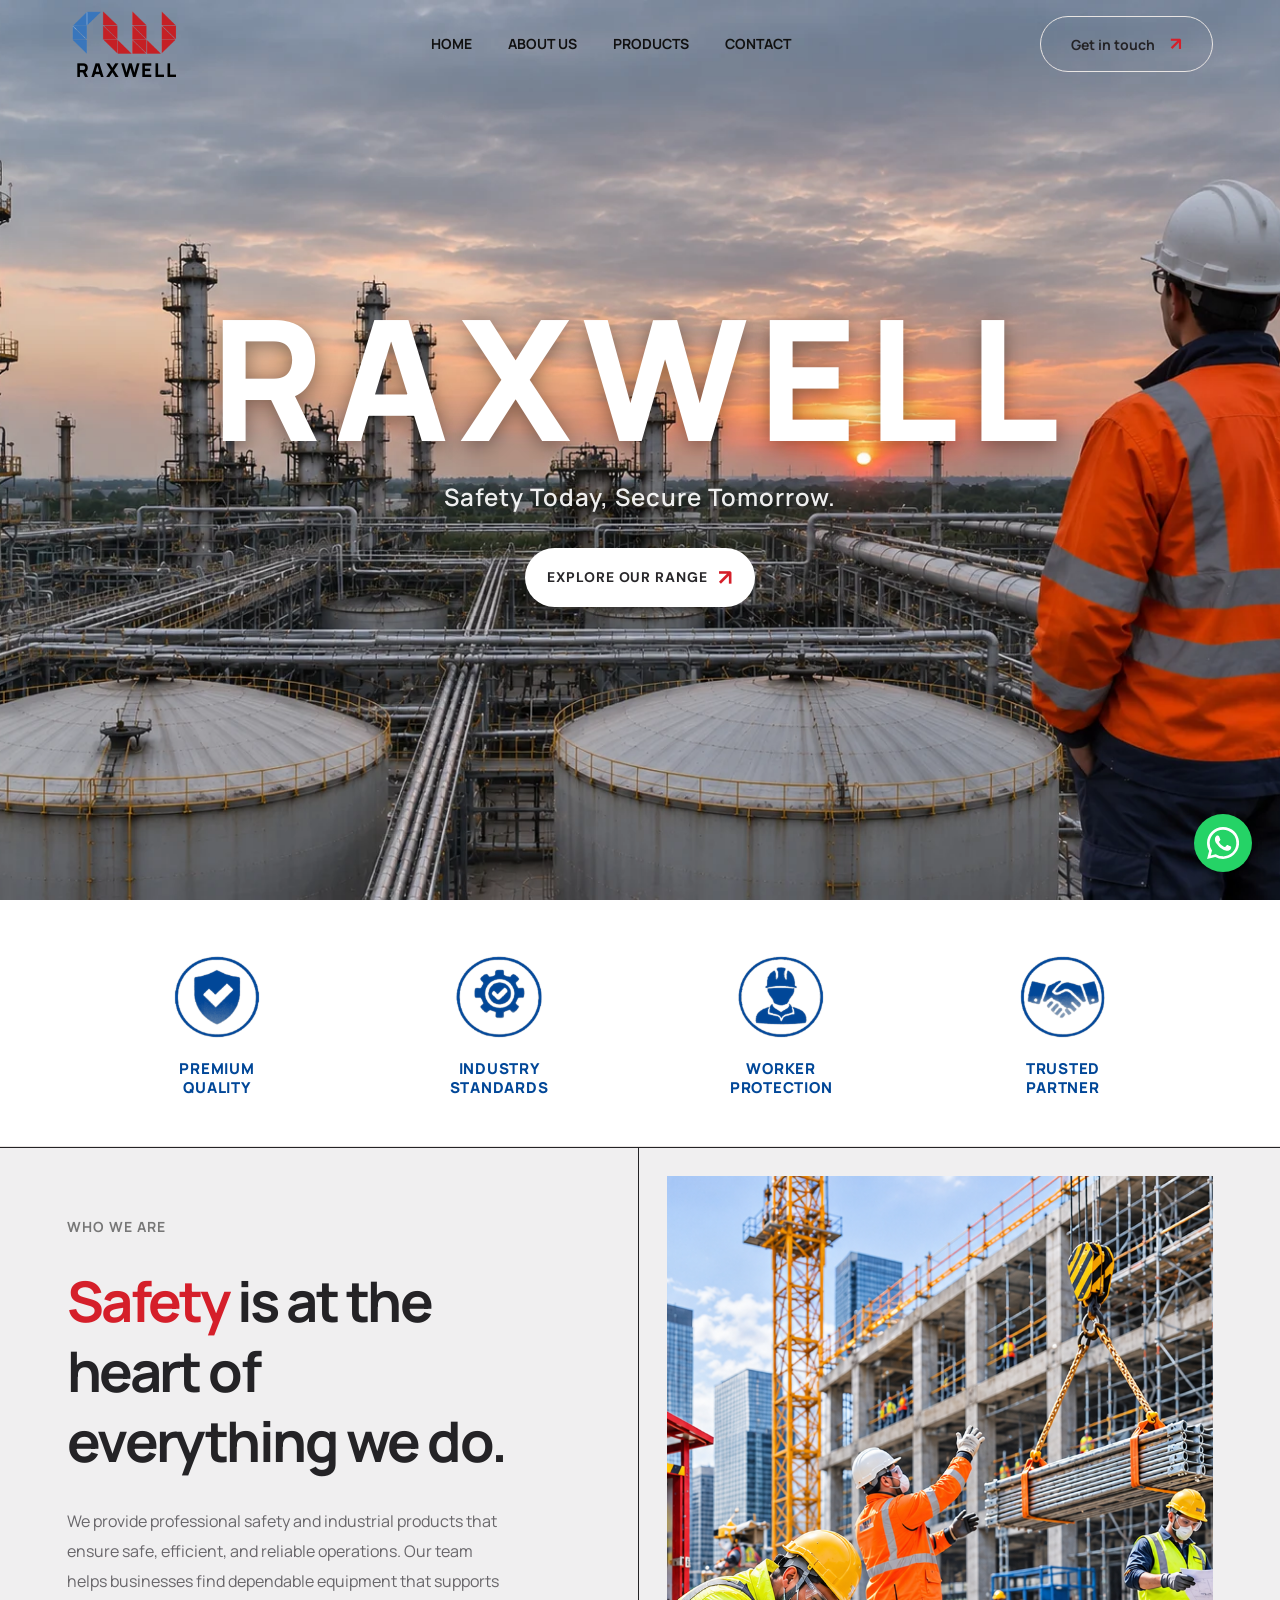
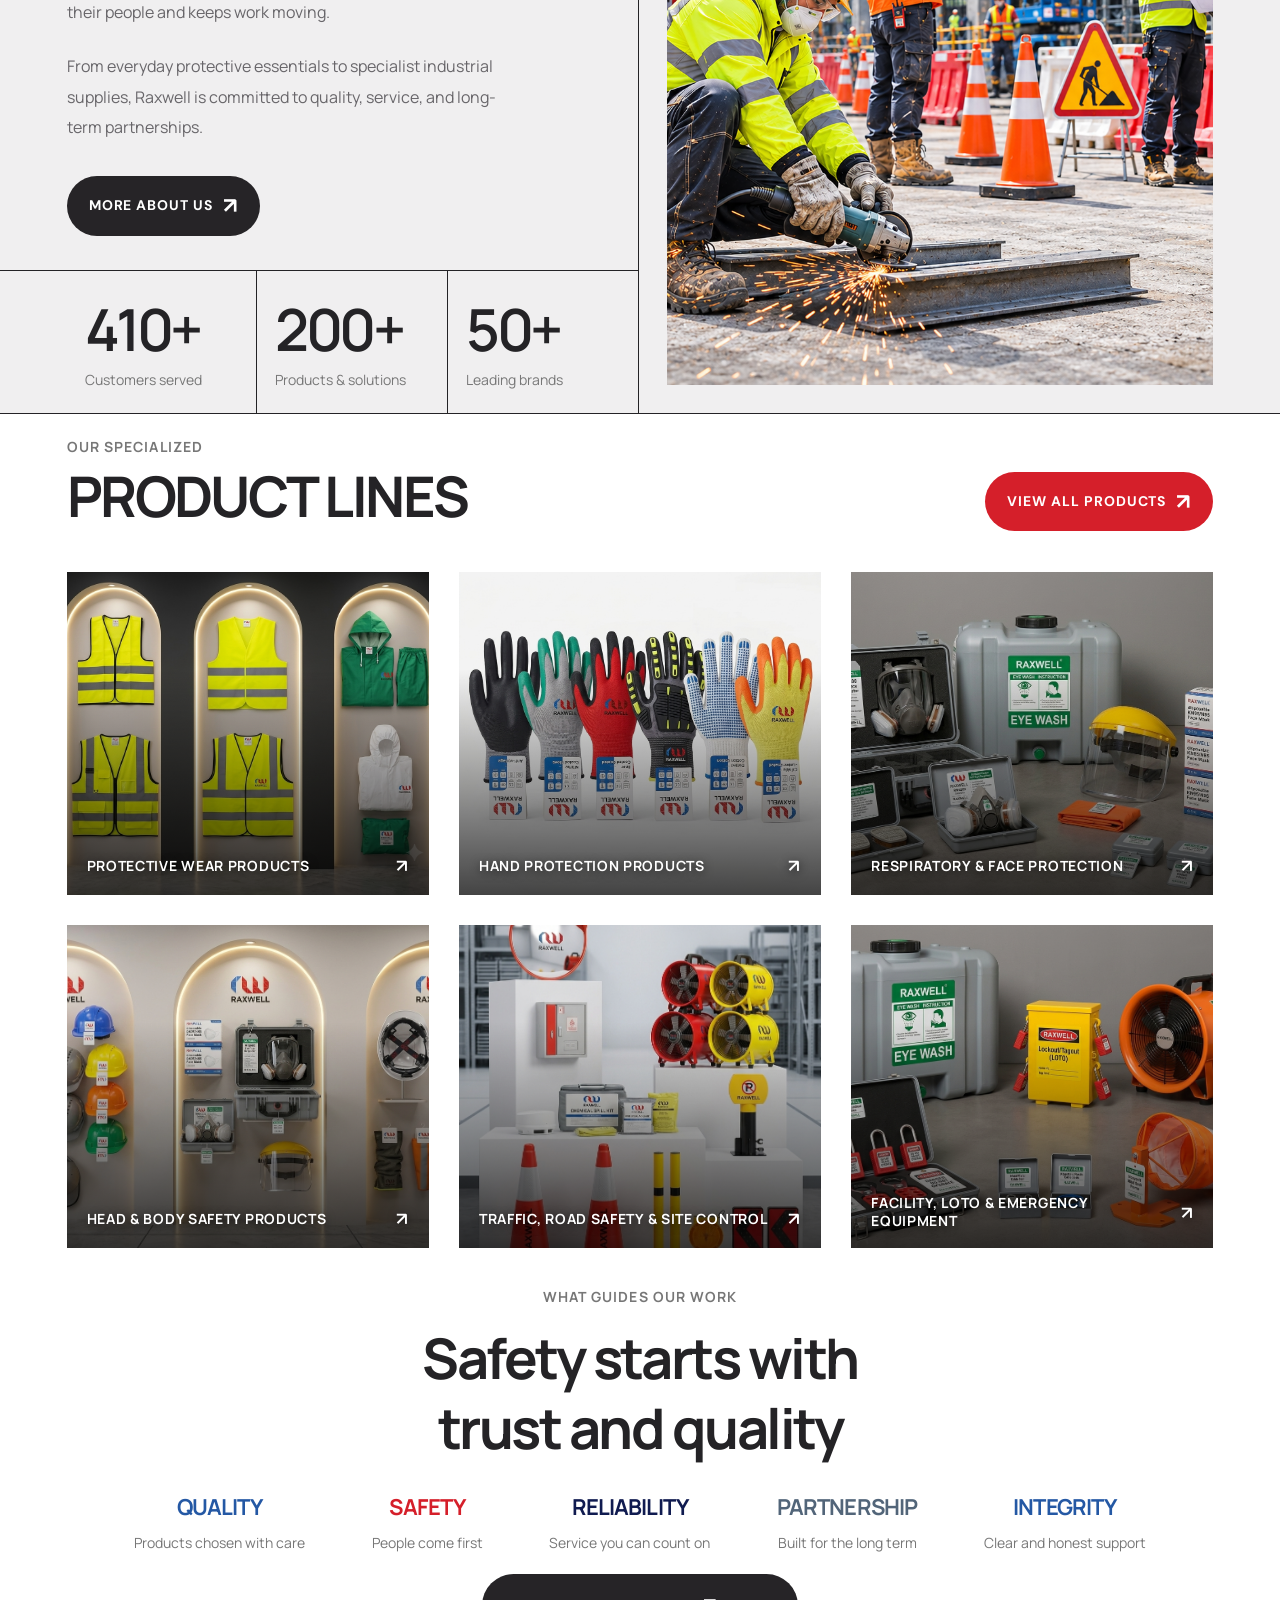
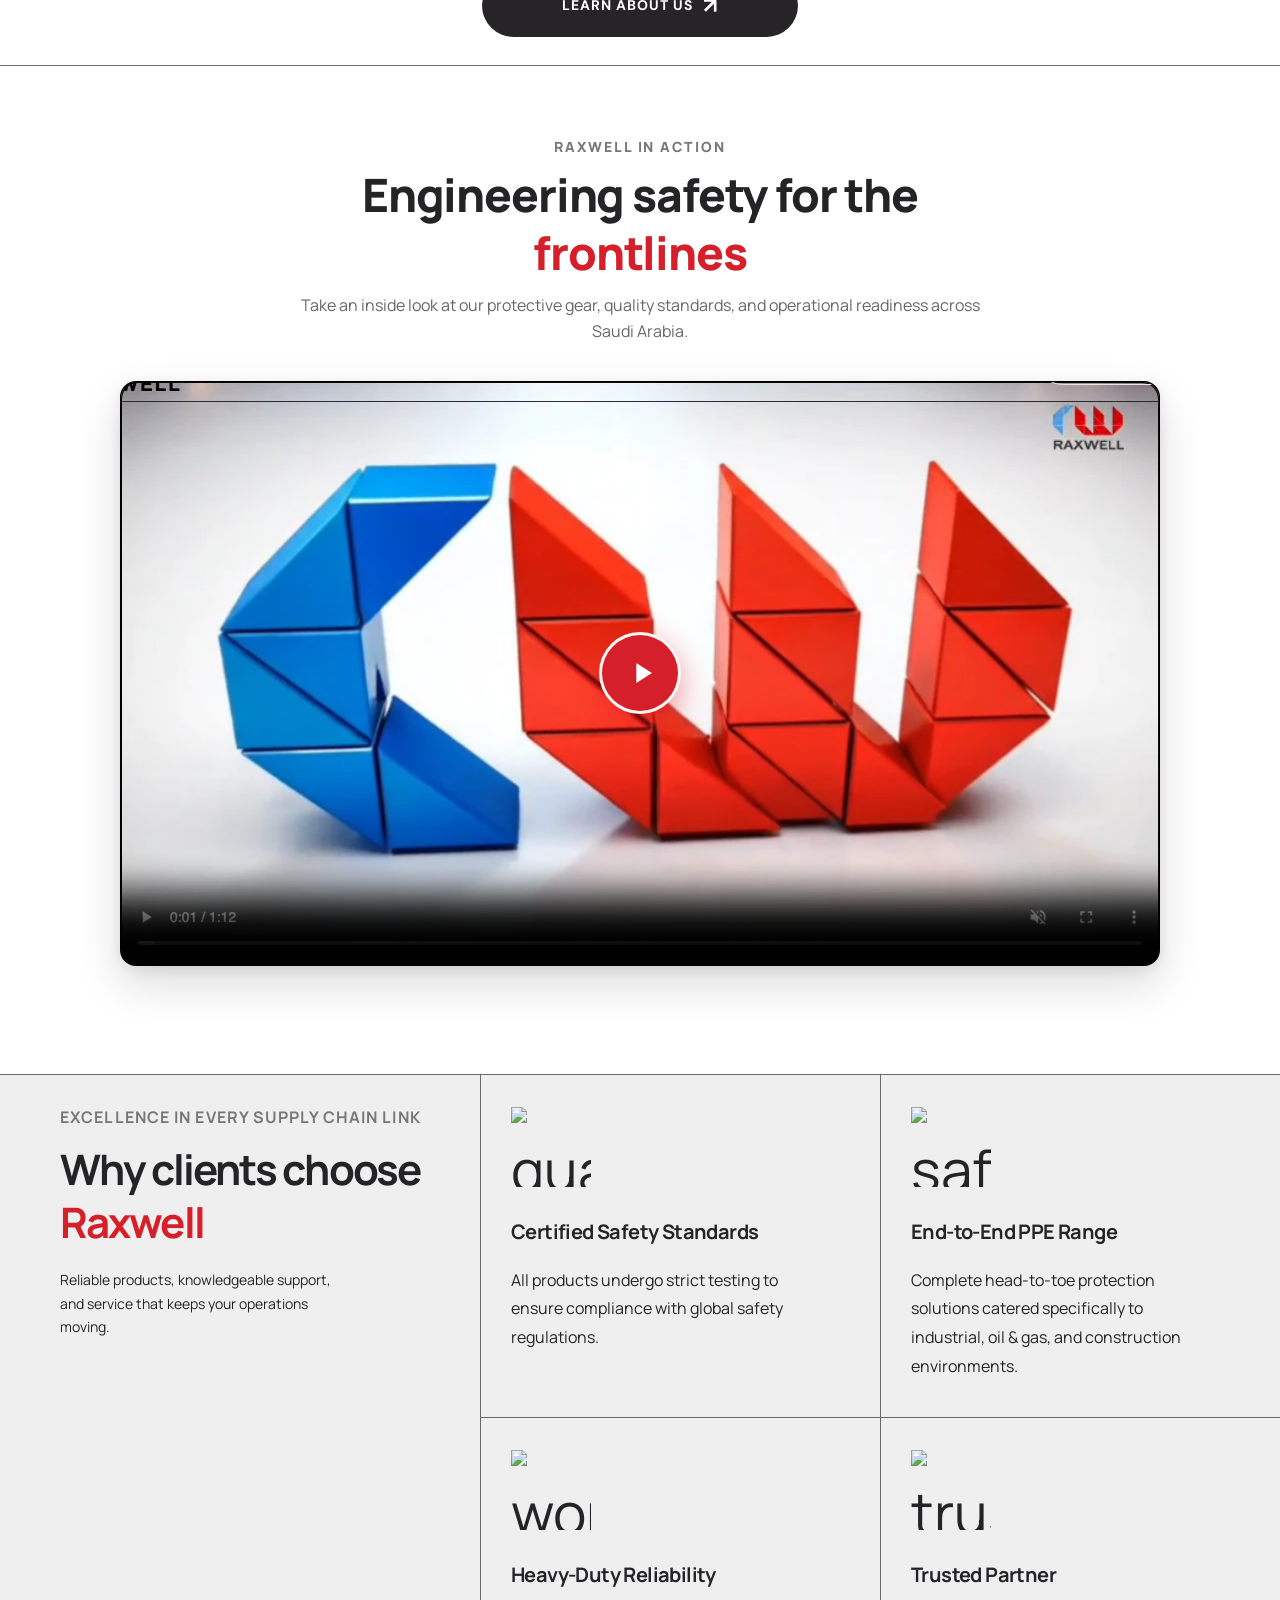
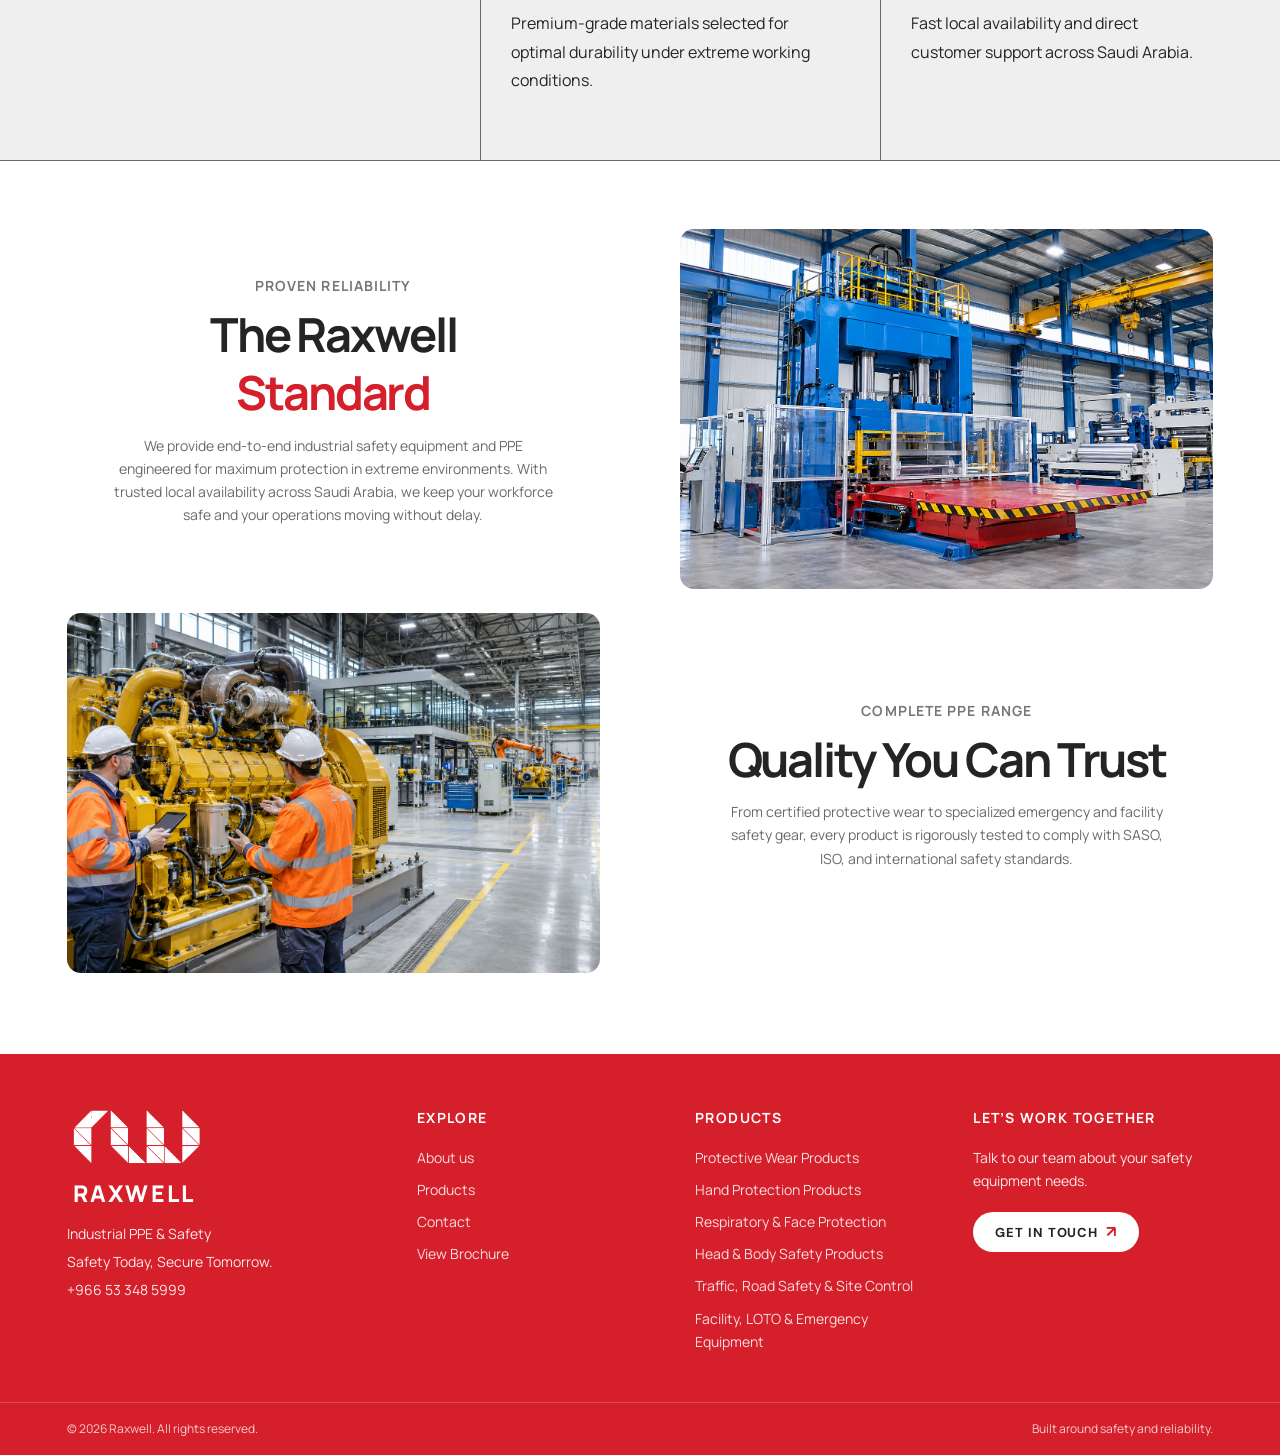
==== commit 9c4afca0: "video integration" ====
--- a/index.html
+++ b/index.html
@@ -14,7 +14,25 @@
 			href="https://fonts.googleapis.com/css2?family=DM+Sans:wght@400;500;600;700&family=Manrope:wght@400;500;600;700;800&display=swap"
 			rel="stylesheet"
 		/>
-		<link rel="stylesheet" href="styles.css?v=9.1" />
+		<link rel="stylesheet" href="styles.css?v=9.6" />
+
+		<!-- High-Priority Preload for Hero Images -->
+		<link
+			rel="preload"
+			as="image"
+			href="assets/hero-sunset.webp?v=8.3"
+			media="(min-width: 769px)"
+			type="image/webp"
+			fetchpriority="high"
+		/>
+		<link
+			rel="preload"
+			as="image"
+			href="assets/hero-mobile.webp?v=8.6"
+			media="(max-width: 768px)"
+			type="image/webp"
+			fetchpriority="high"
+		/>
 	</head>
 	<body>
 		<header class="site-header">
@@ -247,6 +265,38 @@
 				>
 			</section>
 
+			<section class="video-showcase section-wrap" id="video-showcase">
+				<div class="video-showcase-header">
+					<p class="eyebrow">Raxwell in Action</p>
+					<h2>
+						Engineering safety for the
+						<span style="color: var(--red)">frontlines</span>
+					</h2>
+					<p>
+						Take an inside look at our protective gear, quality standards,
+						and operational readiness across Saudi Arabia.
+					</p>
+				</div>
+				<div class="video-showcase-player" id="video-showcase-player">
+					<video
+						id="showcase-video-elem"
+						class="showcase-video"
+						src="assets/VID-20260913-WA0006.mp4"
+						poster="assets/video-poster.webp"
+						preload="metadata"
+						controls
+						playsinline
+					>
+						Your browser does not support the video tag.
+					</video>
+					<button class="video-play-btn" id="video-play-trigger" aria-label="Play showcase video">
+						<svg viewBox="0 0 24 24" width="34" height="34" fill="currentColor">
+							<path d="M8 5v14l11-7z"/>
+						</svg>
+					</button>
+				</div>
+			</section>
+
 			<section class="reasons">
 				<div class="reason-intro">
 					<p class="eyebrow">Excellence in every supply chain link</p>
@@ -403,7 +453,7 @@
 				><span>Built around safety and reliability.</span>
 			</div>
 		</footer>
-		<script src="script.js?v=2.1"></script>
+		<script src="script.js?v=9.4"></script>
 
 		<!-- WhatsApp Sticky Button -->
 		<a
--- a/styles.css
+++ b/styles.css
@@ -369,7 +369,7 @@
 	background: rgba(105, 104, 108, 0.1);
 }
 .about-hero {
-	padding: 30px;
+	padding: 112px 30px 30px;
 	display: flex;
 	flex-direction: column;
 	align-items: center;
@@ -618,6 +618,106 @@
 	font-size: 14px;
 	max-width: 290px;
 	margin-bottom: 8px;
+}
+
+/* Widescreen Video Showcase Section */
+.video-showcase {
+	padding: 70px 5% 80px;
+	text-align: center;
+	background: #fff;
+	border-top: 1px solid var(--muted);
+}
+.video-showcase-header {
+	max-width: 680px;
+	margin: 0 auto 36px;
+}
+.video-showcase-header .eyebrow {
+	font-size: 14px;
+	letter-spacing: 0.14em;
+	font-weight: 800;
+	color: #777;
+	margin-bottom: 8px;
+}
+.video-showcase-header h2 {
+	font-size: clamp(30px, 4.4vw, 46px);
+	font-weight: 800;
+	line-height: 1.25;
+	letter-spacing: -0.025em;
+	margin: 0 0 12px;
+	color: var(--ink);
+}
+.video-showcase-header p {
+	font-size: clamp(14px, 1.8vw, 16px);
+	color: #666;
+	line-height: 1.6;
+	margin: 0;
+}
+.video-showcase-player {
+	max-width: 1040px;
+	margin: 0 auto;
+	aspect-ratio: 16 / 9;
+	width: 100%;
+	border-radius: 16px;
+	overflow: hidden;
+	position: relative;
+	box-shadow: 0 18px 45px rgba(0, 0, 0, 0.14), 0 4px 12px rgba(0, 0, 0, 0.08);
+	background: #000;
+	border: 1px solid rgba(0, 0, 0, 0.06);
+}
+.showcase-video {
+	width: 100%;
+	height: 100%;
+	object-fit: cover;
+	display: block;
+	border-radius: 16px;
+}
+.video-play-btn {
+	position: absolute;
+	top: 50%;
+	left: 50%;
+	transform: translate(-50%, -50%);
+	width: 82px;
+	height: 82px;
+	border-radius: 50%;
+	background: var(--red);
+	color: #ffffff;
+	border: 3.5px solid rgba(255, 255, 255, 0.95);
+	display: flex;
+	align-items: center;
+	justify-content: center;
+	cursor: pointer;
+	box-shadow: 0 10px 30px rgba(227, 27, 35, 0.45);
+	animation: pulsePlayBtn 2.4s infinite;
+	transition: transform 0.22s cubic-bezier(0.16, 1, 0.3, 1), background 0.2s ease, opacity 0.3s ease, visibility 0.3s ease;
+	z-index: 4;
+}
+.video-play-btn svg {
+	margin-left: 4px;
+	display: block;
+}
+.video-play-btn:hover {
+	transform: translate(-50%, -50%) scale(1.12);
+	background: #c5141b;
+	box-shadow: 0 14px 38px rgba(227, 27, 35, 0.6);
+}
+.video-play-btn:active {
+	transform: translate(-50%, -50%) scale(0.95);
+}
+@keyframes pulsePlayBtn {
+	0% {
+		box-shadow: 0 10px 28px rgba(227, 27, 35, 0.45), 0 0 0 0 rgba(227, 27, 35, 0.65);
+	}
+	70% {
+		box-shadow: 0 10px 28px rgba(227, 27, 35, 0.45), 0 0 0 18px rgba(227, 27, 35, 0);
+	}
+	100% {
+		box-shadow: 0 10px 28px rgba(227, 27, 35, 0.45), 0 0 0 0 rgba(227, 27, 35, 0);
+	}
+}
+.video-showcase-player.is-playing .video-play-btn {
+	opacity: 0;
+	visibility: hidden;
+	pointer-events: none;
 }
 .reason-intro .pill {
 	margin-top: 4px;
@@ -1612,6 +1712,9 @@
 		height: 70px;
 		padding: 0 5%;
 	}
+	.about-hero {
+		padding: 92px 20px 24px;
+	}
 	.brand img {
 		width: 76px;
 	}
@@ -1890,6 +1993,32 @@
 	.reason-intro .pill {
 		margin-top: 0;
 		padding: 11px 22px;
+	}
+	.video-showcase {
+		padding: 42px 5% 48px;
+	}
+	.video-showcase-header {
+		margin-bottom: 24px;
+	}
+	.video-showcase-header h2 {
+		font-size: 26px;
+	}
+	.video-showcase-header p {
+		font-size: 13px;
+	}
+	.video-showcase-player,
+	.showcase-video {
+		border-radius: 12px;
+	}
+	.video-play-btn {
+		width: 62px;
+		height: 62px;
+		border-width: 2.5px;
+	}
+	.video-play-btn svg {
+		width: 26px;
+		height: 26px;
+		margin-left: 3px;
 	}
 	.card-holder {
 		display: flex;
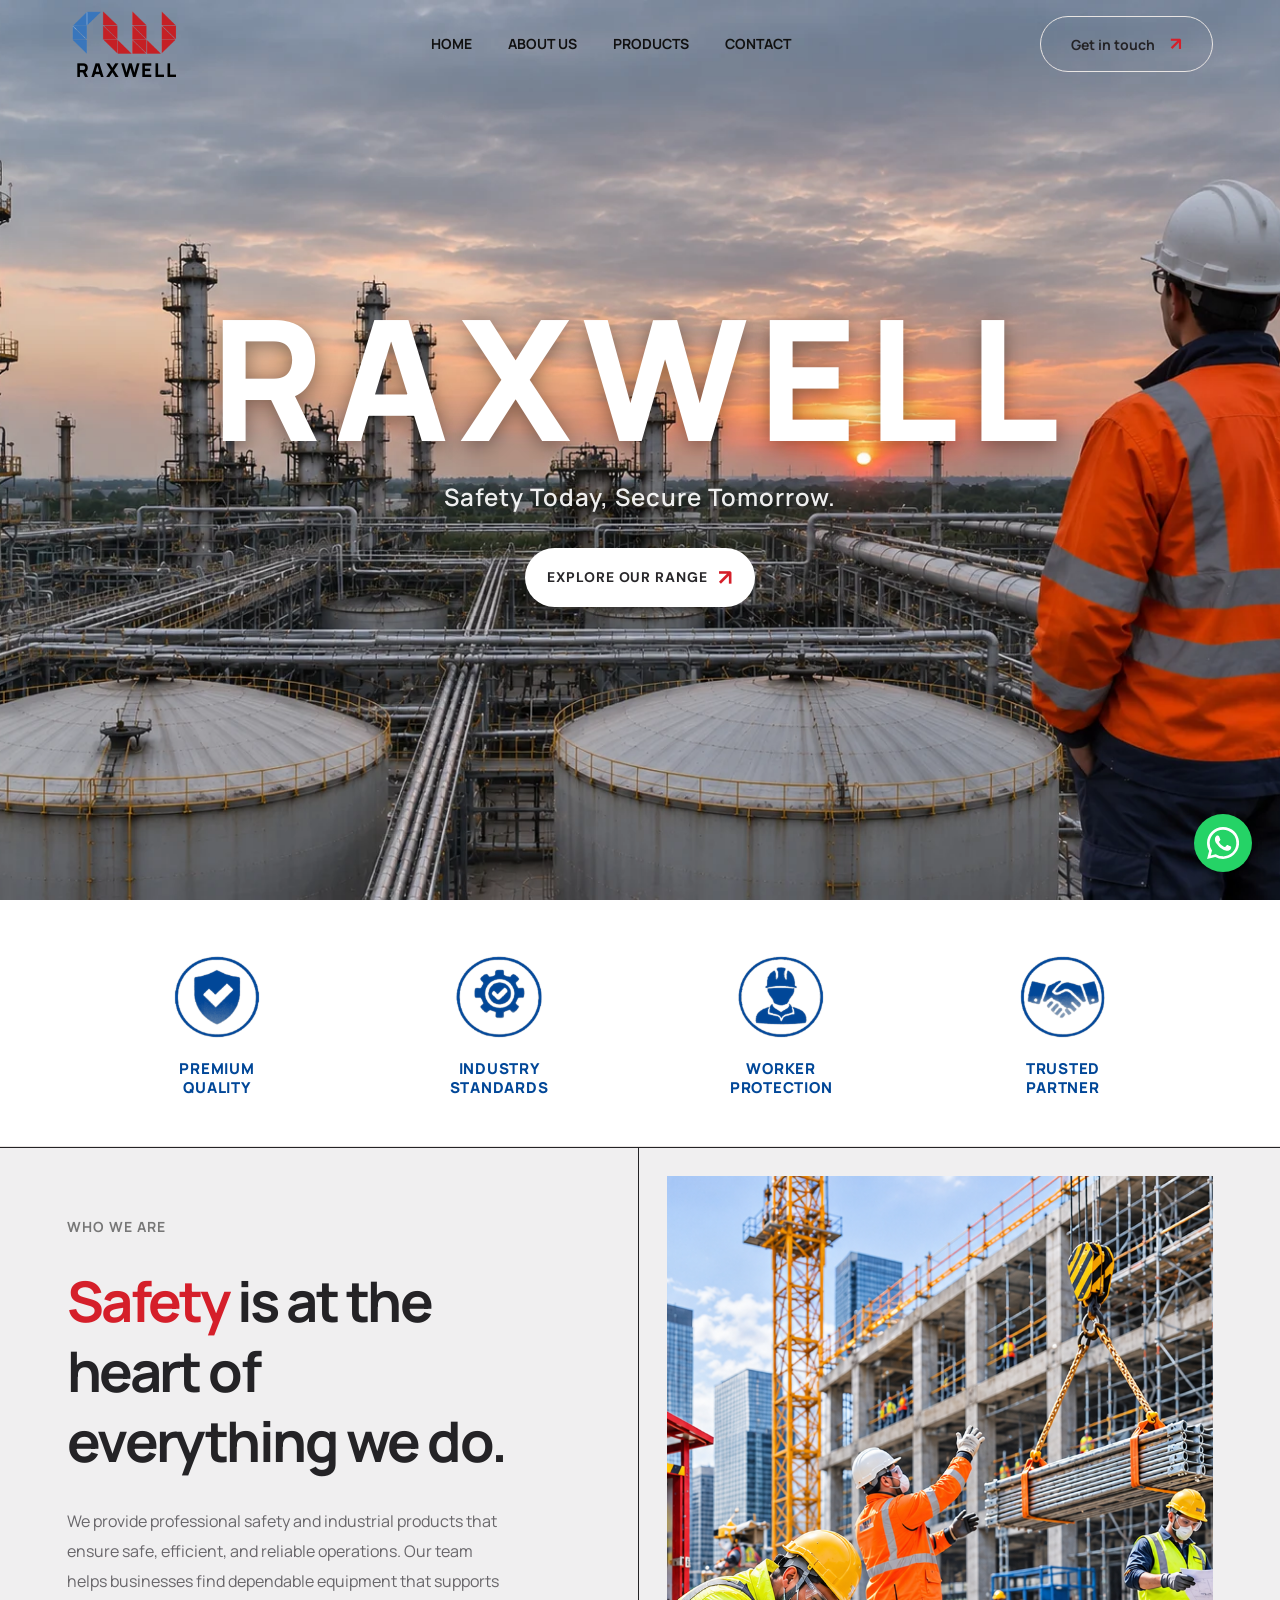
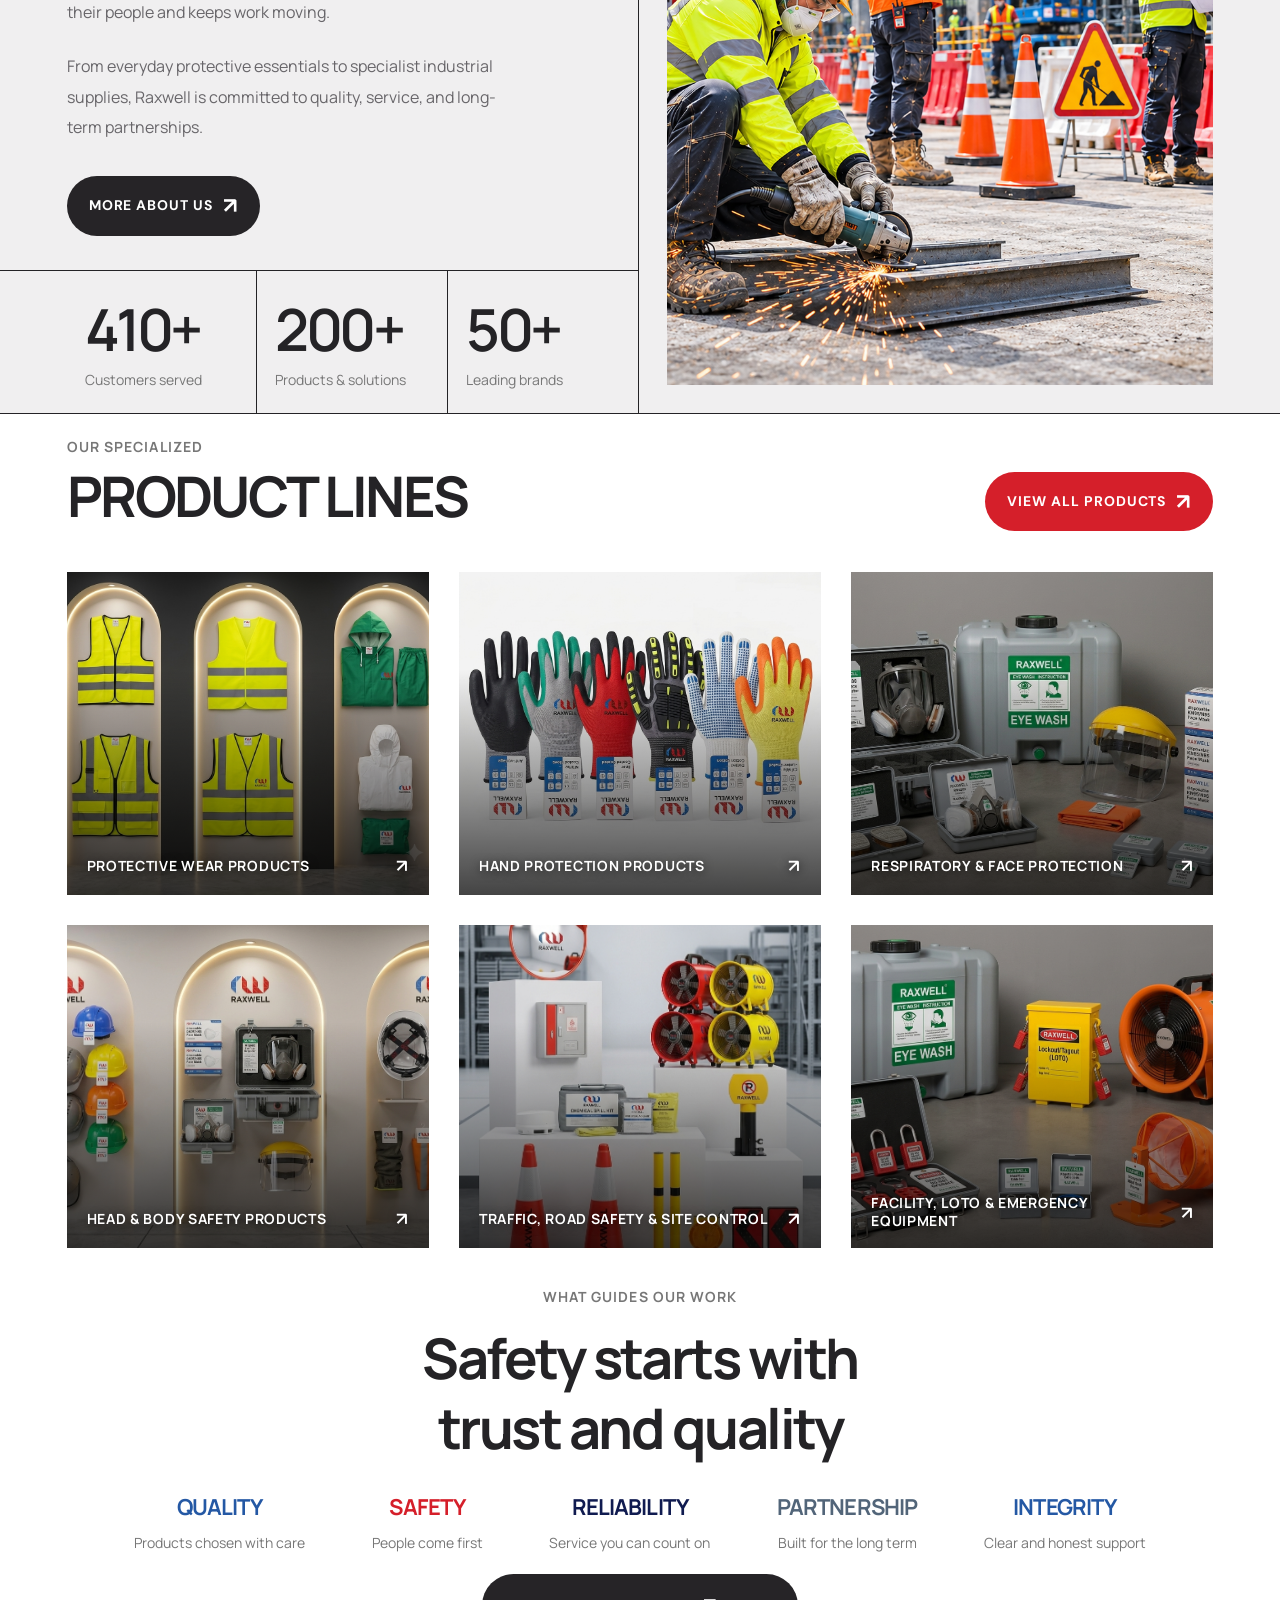
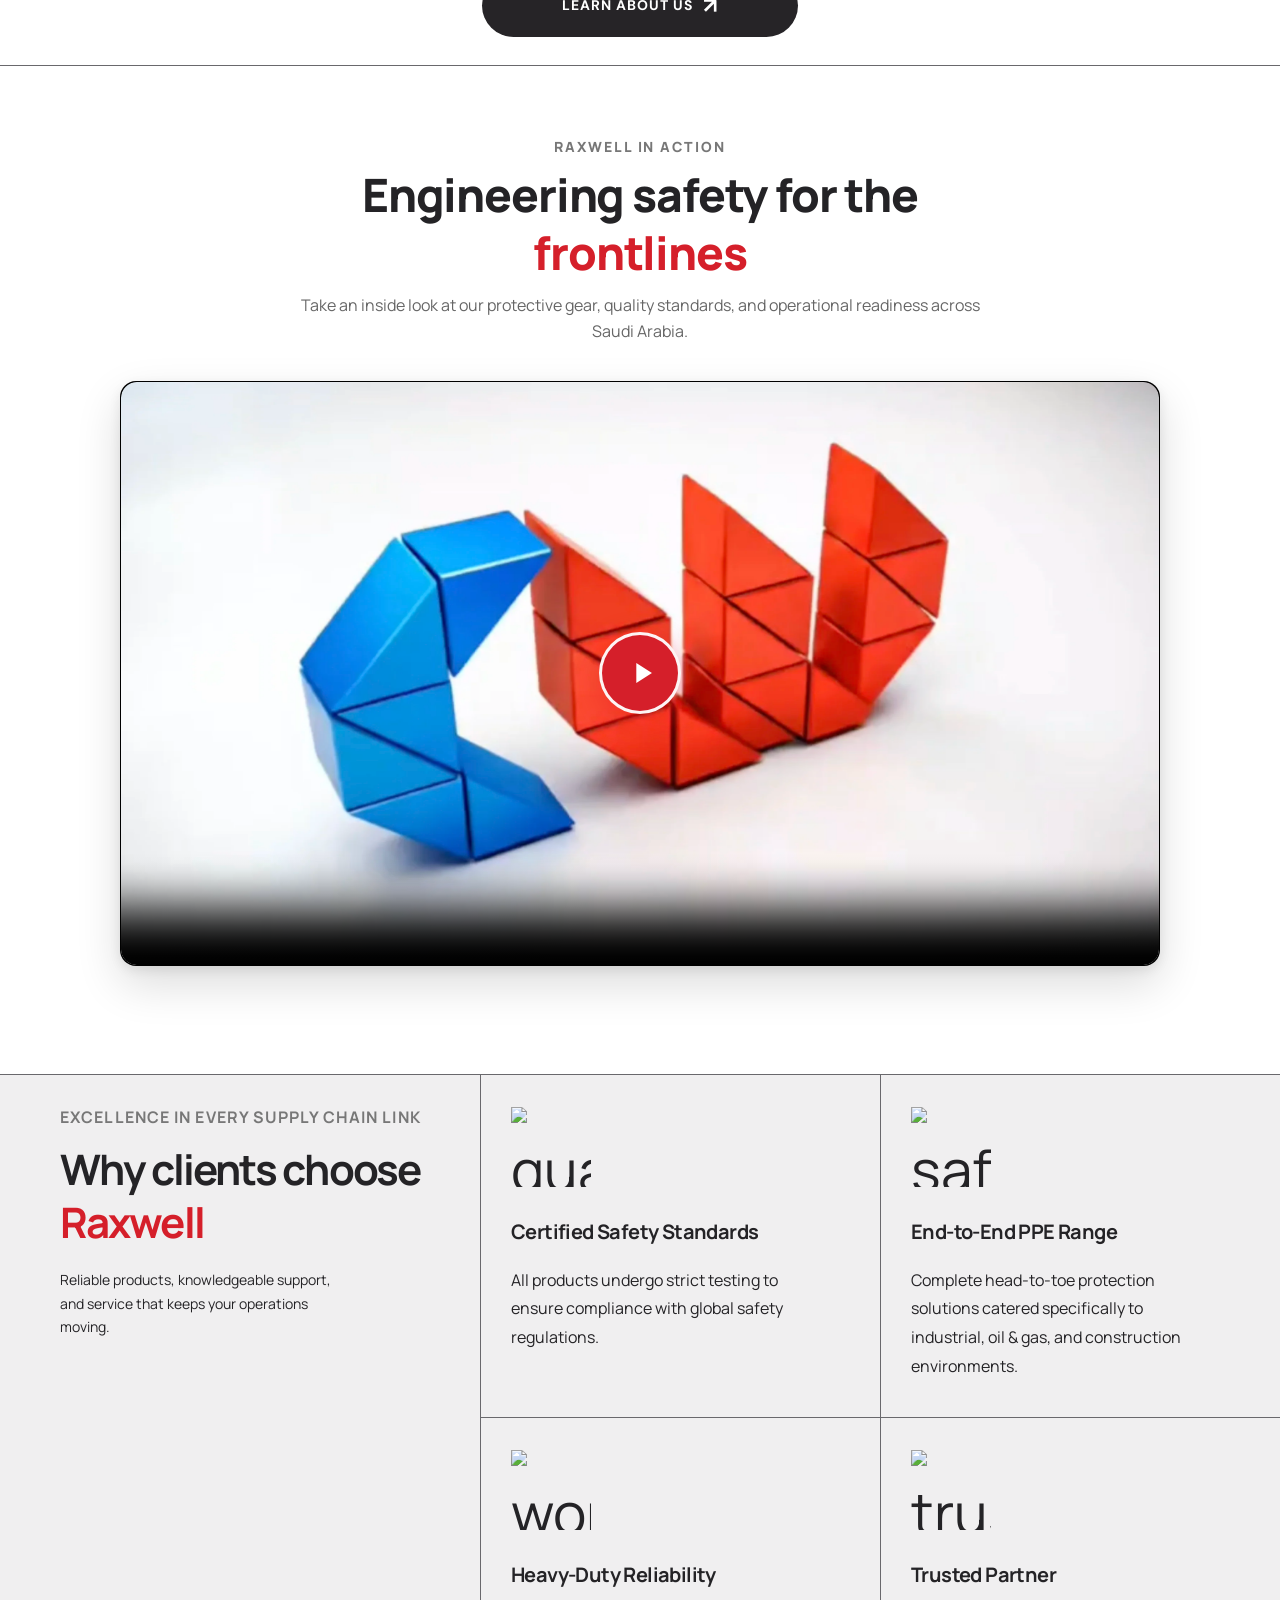
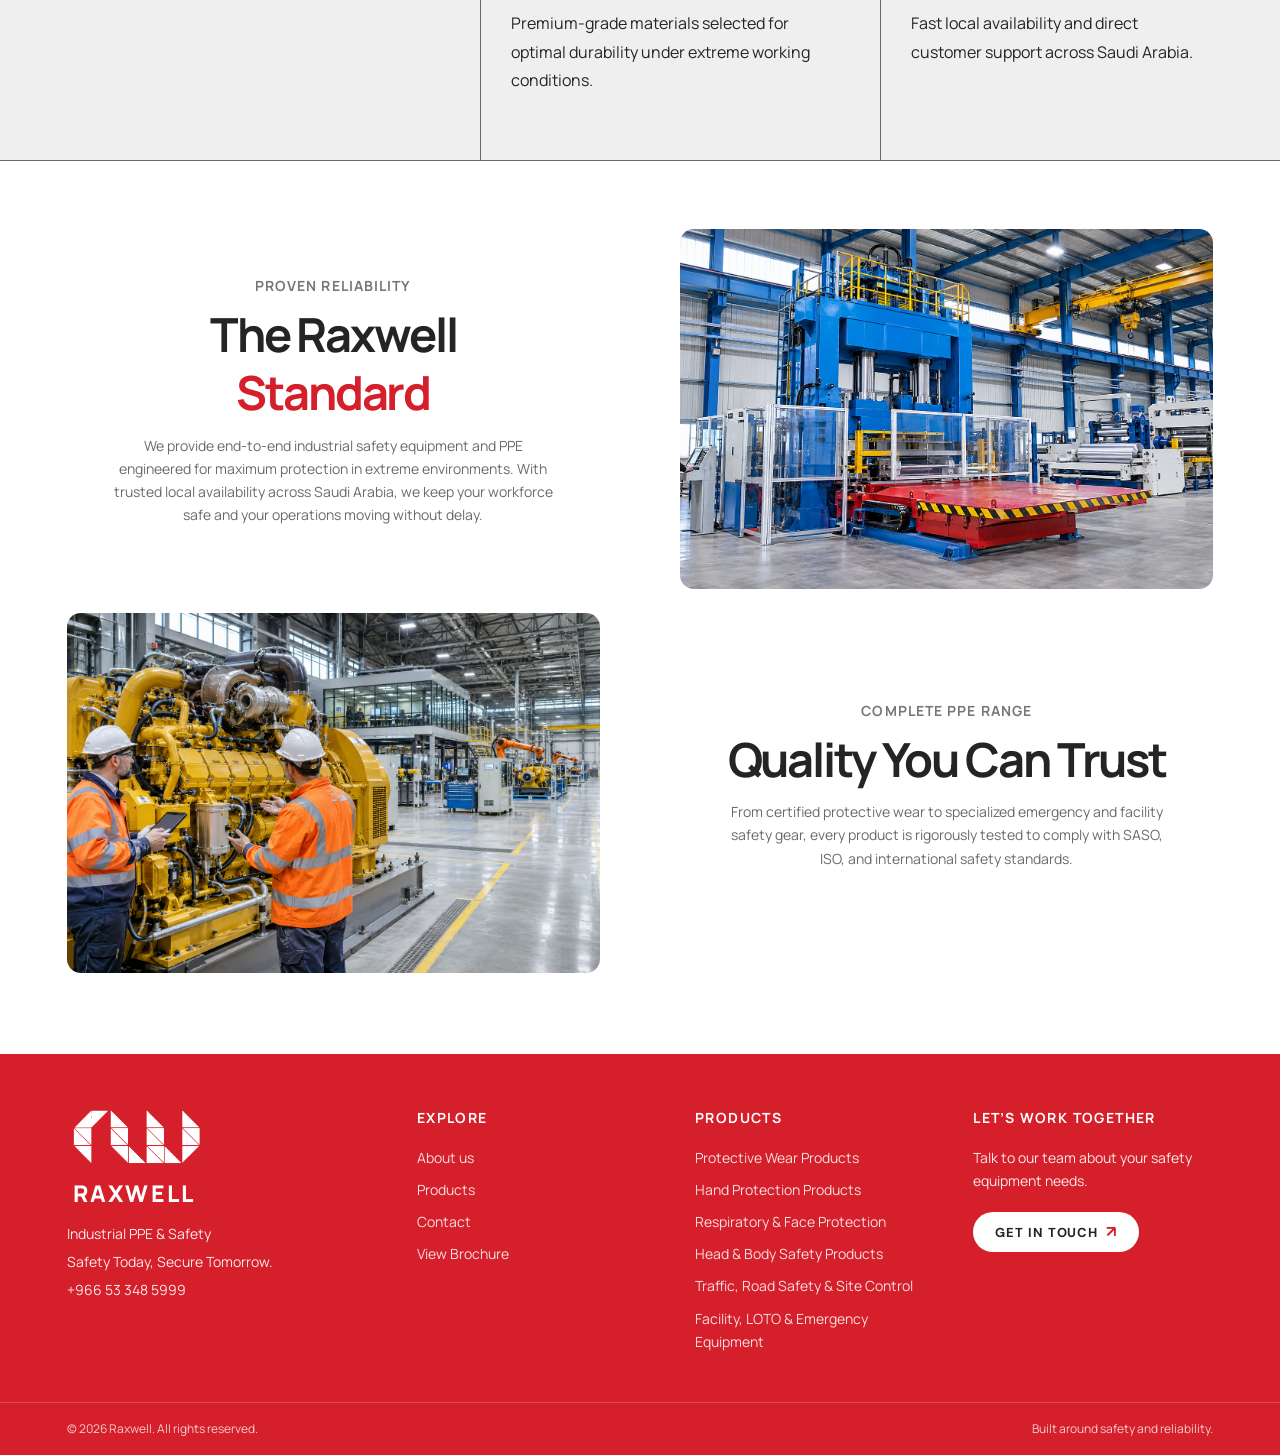
==== commit 06bf7cfd: "video integration" ====
--- a/index.html
+++ b/index.html
@@ -282,7 +282,7 @@
 						id="showcase-video-elem"
 						class="showcase-video"
 						src="assets/VID-20260913-WA0006.mp4"
-						poster="assets/video-poster.webp"
+						poster="assets/video-poster.webp?v=2.0"
 						preload="metadata"
 						controls
 						playsinline
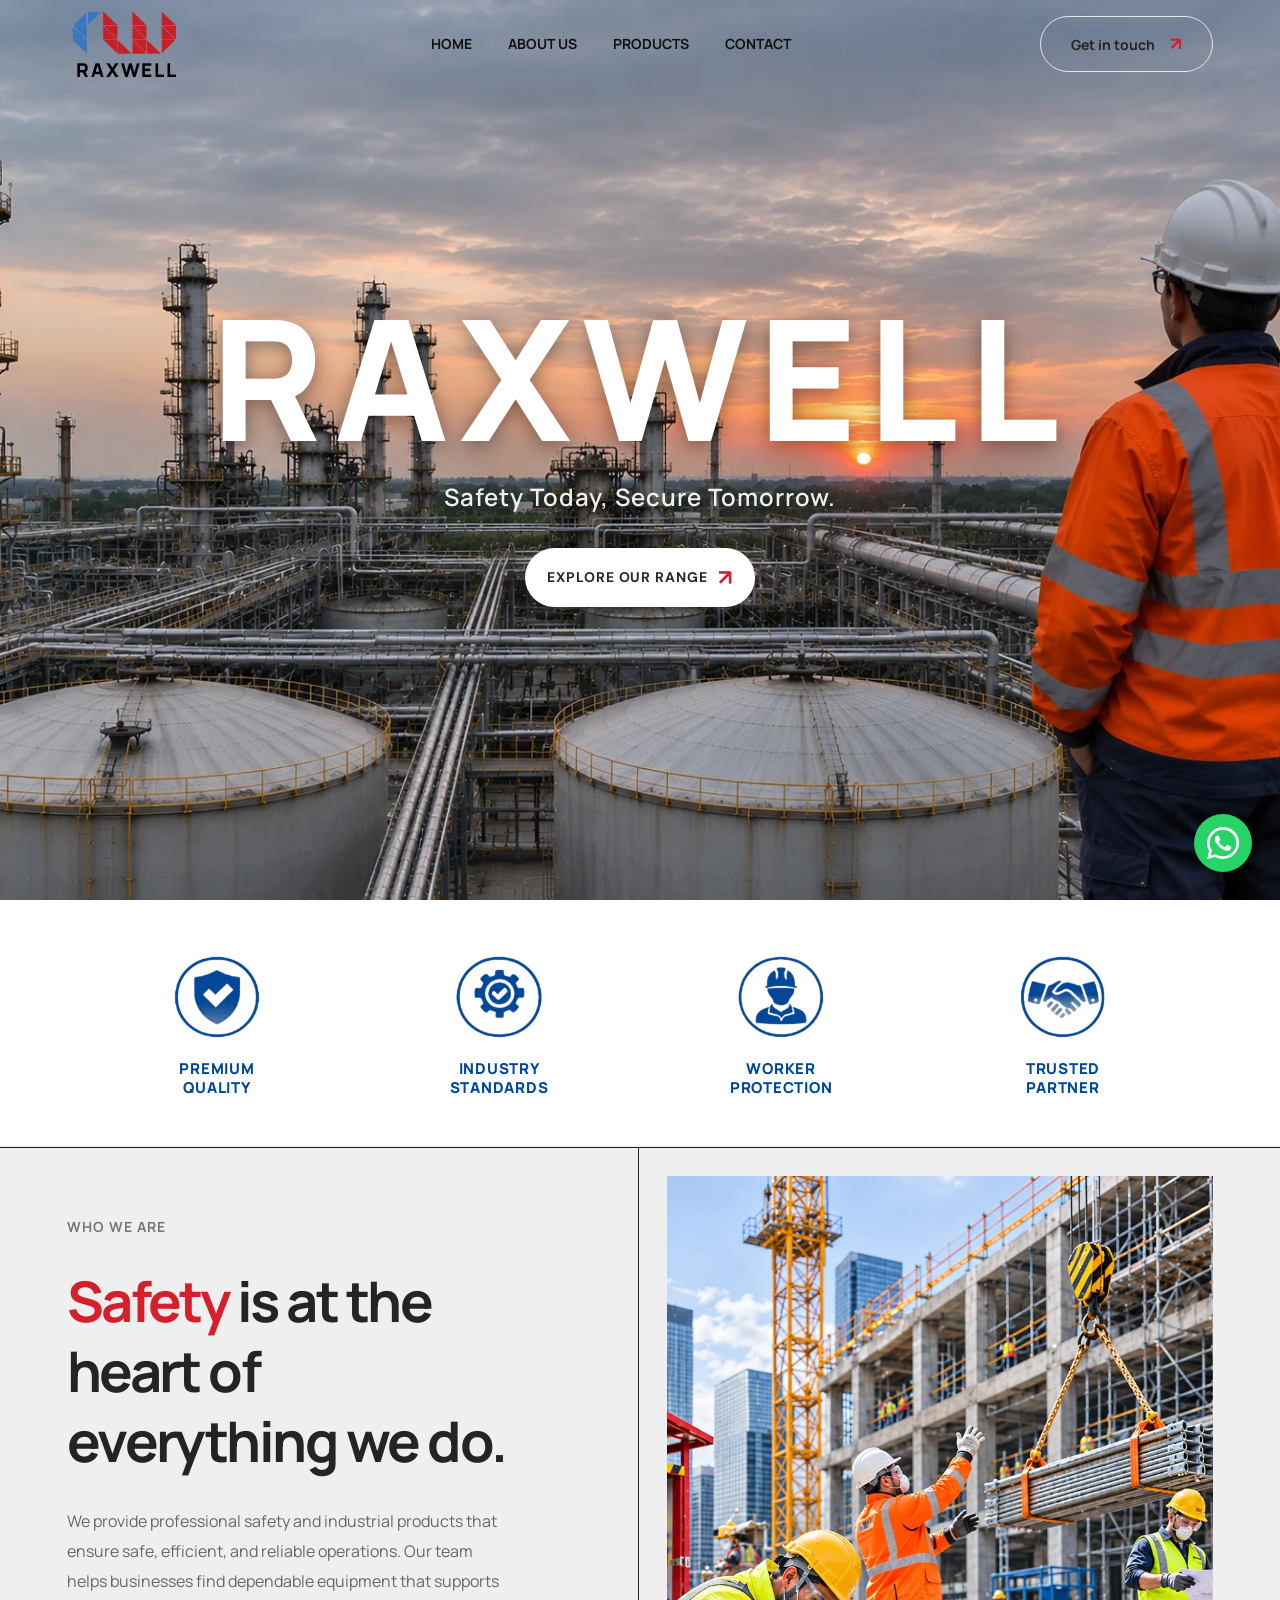
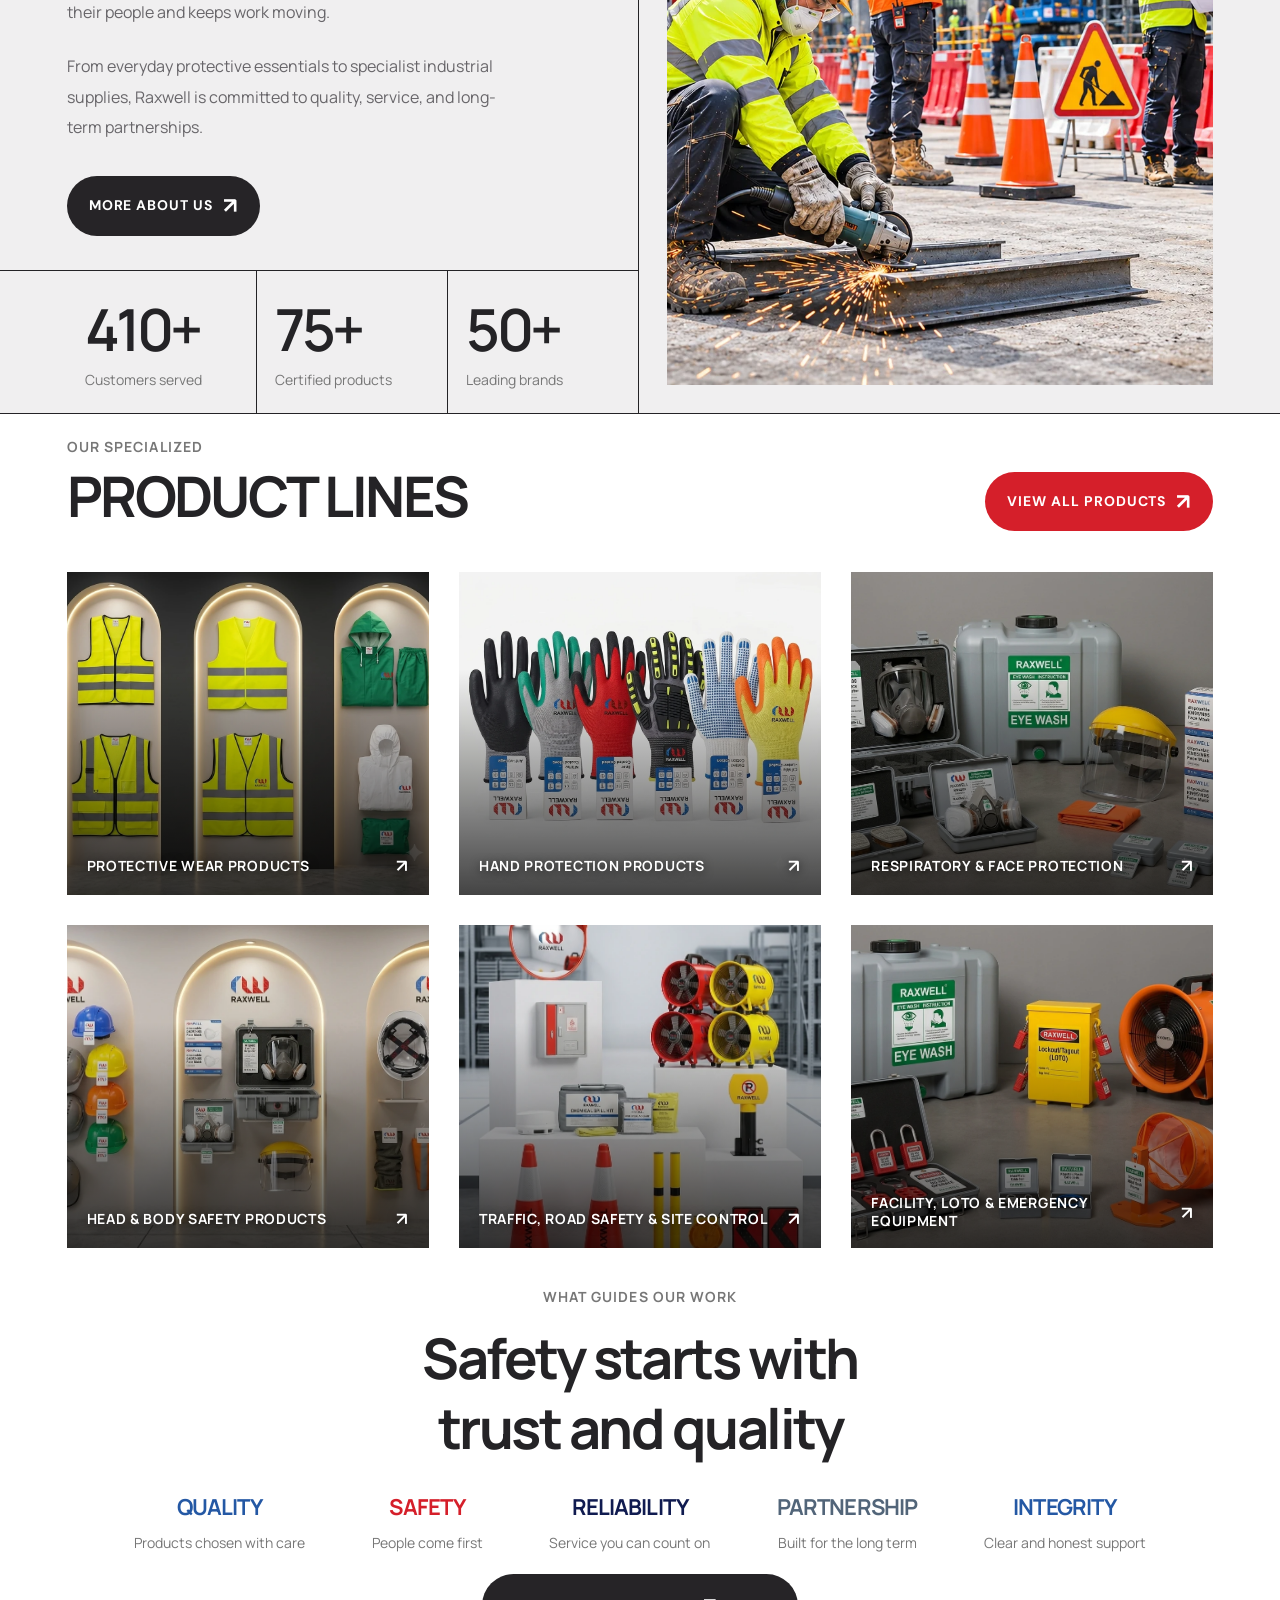
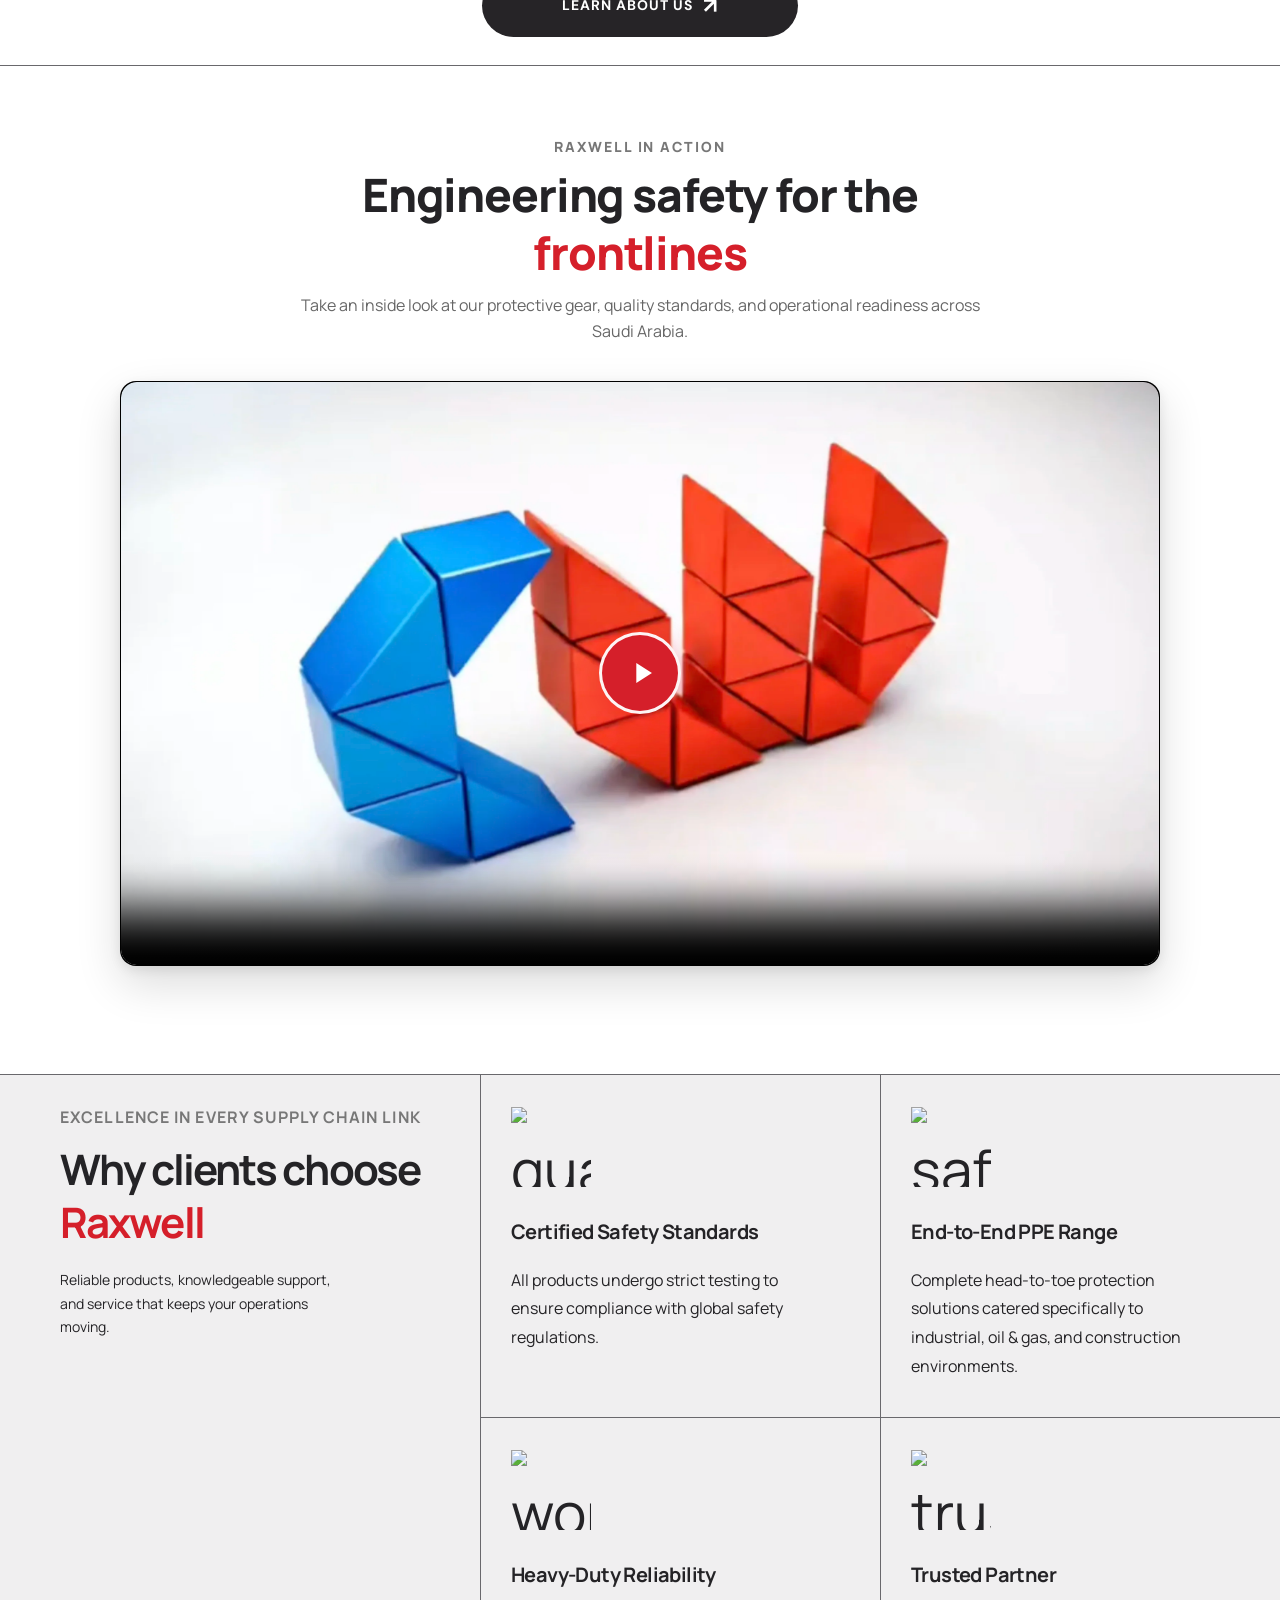
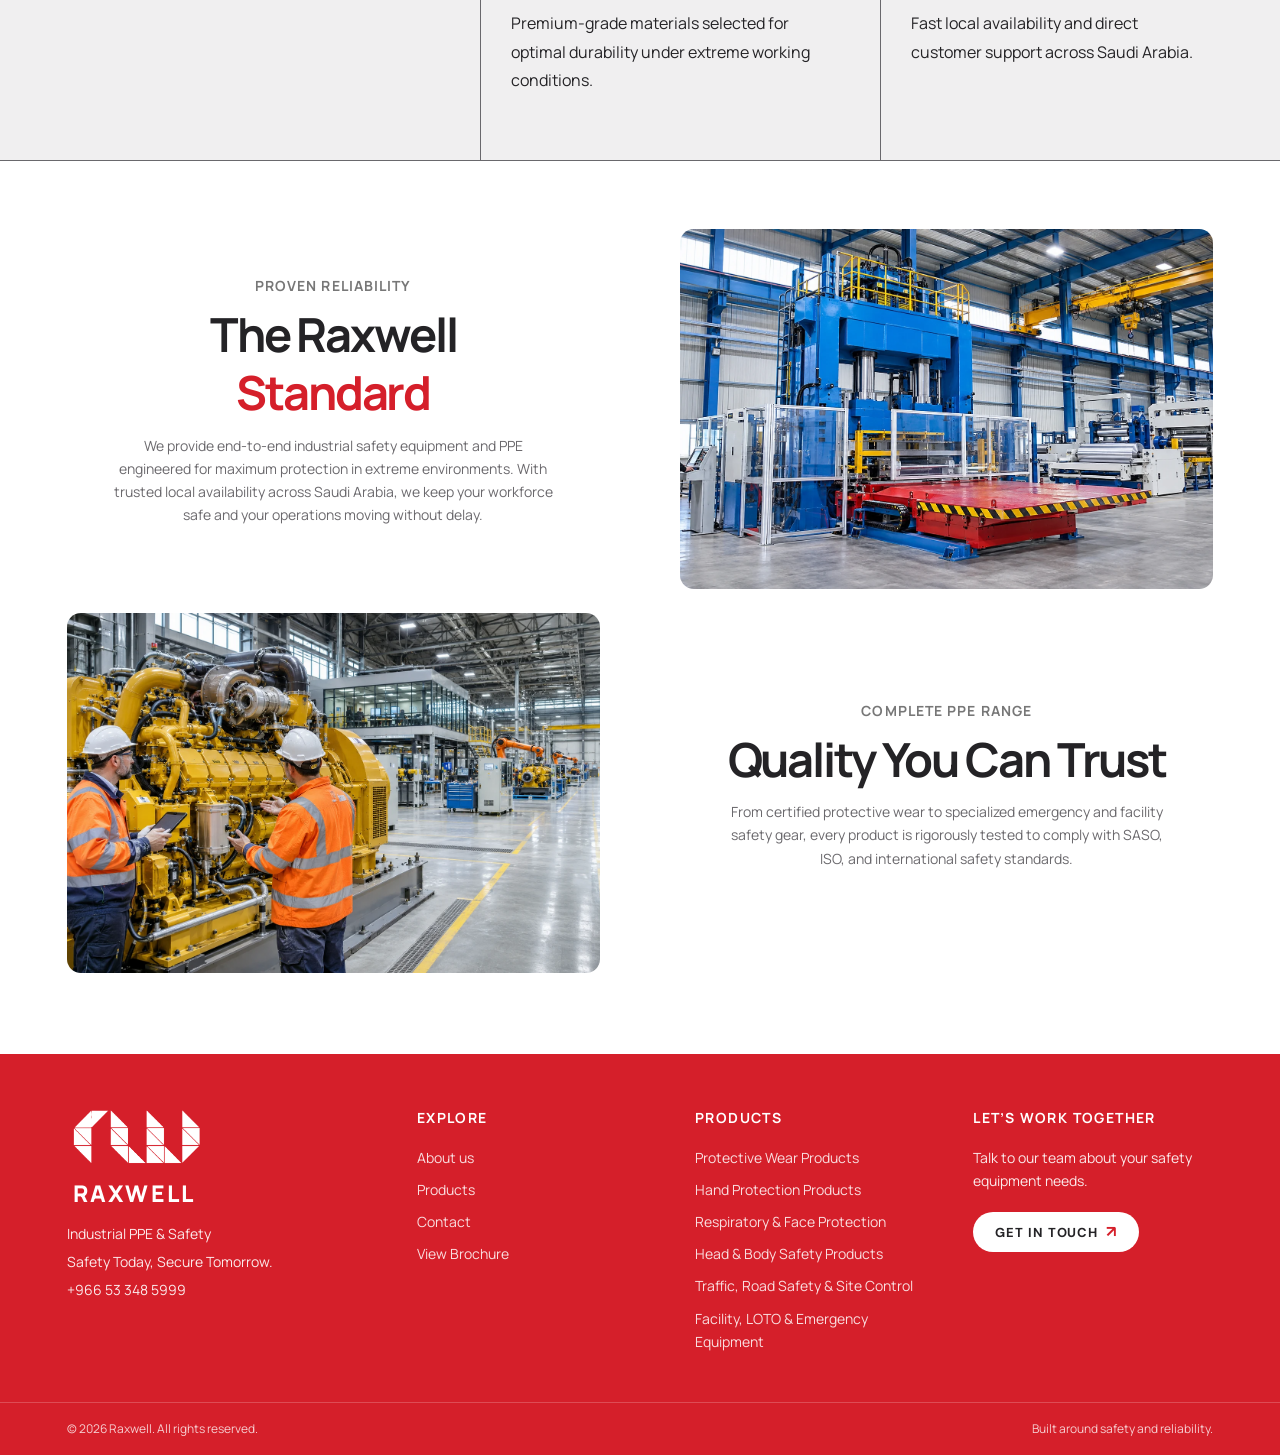
==== commit 4dd4d33a: "seo" ====
--- a/index.html
+++ b/index.html
@@ -3,24 +3,57 @@
 	<head>
 		<meta charset="UTF-8" />
 		<meta name="viewport" content="width=device-width, initial-scale=1.0" />
+		<title>Raxwell | Industrial PPE &amp; Safety Equipment Supplier Saudi Arabia</title>
 		<meta
 			name="description"
-			content="Raxwell supplies trusted industrial safety equipment and PPE across Saudi Arabia."
+			content="Raxwell is Saudi Arabia's trusted supplier of certified industrial PPE &amp; safety equipment: protective wear, safety gloves, head &amp; body protection, and facility safety gear."
 		/>
-		<title>Raxwell — Safety Equipment & Industrial Supplies</title>
+		<meta name="robots" content="index, follow, max-image-preview:large, max-snippet:-1, max-video-preview:-1" />
+		<link rel="canonical" href="https://www.raxwells.com/" />
+
+		<!-- Geo Tags -->
+		<meta name="geo.region" content="SA" />
+		<meta name="geo.placename" content="Saudi Arabia" />
+
+		<!-- Favicons -->
+		<link rel="icon" type="image/x-icon" href="favicon.ico" />
+		<link rel="icon" type="image/png" sizes="32x32" href="assets/favicon-32x32.png" />
+		<link rel="icon" type="image/png" sizes="16x16" href="assets/favicon-16x16.png" />
+		<link rel="apple-touch-icon" sizes="180x180" href="assets/apple-touch-icon.png" />
+
+		<!-- Open Graph / Facebook / WhatsApp / LinkedIn -->
+		<meta property="og:type" content="website" />
+		<meta property="og:site_name" content="Raxwell Industrial Safety" />
+		<meta property="og:url" content="https://www.raxwells.com/" />
+		<meta property="og:title" content="Raxwell | Industrial PPE &amp; Safety Equipment Supplier Saudi Arabia" />
+		<meta property="og:description" content="Trusted supplier of certified industrial safety equipment and PPE across Saudi Arabia. Protecting workforces in petrochemical, construction, and manufacturing sectors." />
+		<meta property="og:image" content="https://www.raxwells.com/assets/hero-sunset.webp" />
+		<meta property="og:image:width" content="1200" />
+		<meta property="og:image:height" content="630" />
+		<meta property="og:image:alt" content="Raxwell Industrial Safety Solutions" />
+		<meta property="og:locale" content="en_US" />
+
+		<!-- Twitter Cards -->
+		<meta name="twitter:card" content="summary_large_image" />
+		<meta name="twitter:url" content="https://www.raxwells.com/" />
+		<meta name="twitter:title" content="Raxwell | Industrial PPE &amp; Safety Equipment Supplier Saudi Arabia" />
+		<meta name="twitter:description" content="Trusted supplier of certified industrial safety equipment and PPE across Saudi Arabia." />
+		<meta name="twitter:image" content="https://www.raxwells.com/assets/hero-sunset.webp" />
+
+		<!-- Fonts & Stylesheet -->
 		<link rel="preconnect" href="https://fonts.googleapis.com" />
 		<link rel="preconnect" href="https://fonts.gstatic.com" crossorigin />
 		<link
 			href="https://fonts.googleapis.com/css2?family=DM+Sans:wght@400;500;600;700&family=Manrope:wght@400;500;600;700;800&display=swap"
 			rel="stylesheet"
 		/>
-		<link rel="stylesheet" href="styles.css?v=9.6" />
+		<link rel="stylesheet" href="styles.css?v=9.7" />
 
 		<!-- High-Priority Preload for Hero Images -->
 		<link
 			rel="preload"
 			as="image"
-			href="assets/hero-sunset.webp?v=8.3"
+			href="assets/hero-sunset.webp"
 			media="(min-width: 769px)"
 			type="image/webp"
 			fetchpriority="high"
@@ -28,25 +61,73 @@
 		<link
 			rel="preload"
 			as="image"
-			href="assets/hero-mobile.webp?v=8.6"
+			href="assets/hero-mobile.webp"
 			media="(max-width: 768px)"
 			type="image/webp"
 			fetchpriority="high"
 		/>
+
+		<!-- Schema.org Structured Data (JSON-LD) -->
+		<script type="application/ld+json">
+		{
+			"@context": "https://schema.org",
+			"@graph": [
+				{
+					"@type": ["Organization", "WholesaleStore"],
+					"@id": "https://www.raxwells.com/#organization",
+					"name": "Raxwell",
+					"legalName": "Raxwell Industrial Safety",
+					"url": "https://www.raxwells.com/",
+					"logo": "https://www.raxwells.com/assets/raxwell-logo.png",
+					"image": "https://www.raxwells.com/assets/hero-sunset.webp",
+					"description": "Supplier and distributor of certified industrial PPE, safety gear, and workforce protective solutions across Saudi Arabia.",
+					"email": "info@raxwells.com",
+					"telephone": "+966533485999",
+					"address": {
+						"@type": "PostalAddress",
+						"addressCountry": "SA"
+					},
+					"areaServed": {
+						"@type": "Country",
+						"name": "Saudi Arabia"
+					},
+					"priceRange": "$$",
+					"contactPoint": {
+						"@type": "ContactPoint",
+						"telephone": "+966533485999",
+						"contactType": "customer service",
+						"email": "info@raxwells.com",
+						"areaServed": "SA",
+						"availableLanguage": ["English", "Arabic"]
+					}
+				},
+				{
+					"@type": "WebSite",
+					"@id": "https://www.raxwells.com/#website",
+					"url": "https://www.raxwells.com/",
+					"name": "Raxwell Industrial Safety",
+					"publisher": {
+						"@id": "https://www.raxwells.com/#organization"
+					},
+					"inLanguage": "en"
+				}
+			]
+		}
+		</script>
 	</head>
 	<body>
 		<header class="site-header">
-			<a class="brand" href="index.html" aria-label="Raxwell home">
+			<a class="brand" href="/" aria-label="Raxwell home">
 				<img src="assets/raxwell-logo.png" alt="Raxwell logo" />
 				<span class="brand-title">RAXWELL</span>
 			</a>
 			<nav class="desktop-nav" aria-label="Main navigation">
-				<a href="index.html">Home</a
-				><a href="about-us.html">About us</a
-				><a href="products.html">Products</a
-				><a href="get-a-quote.html">Contact</a>
+				<a href="/">Home</a
+				><a href="about-us">About us</a
+				><a href="products">Products</a
+				><a href="get-a-quote">Contact</a>
 			</nav>
-			<a class="header-cta" href="get-a-quote.html"
+			<a class="header-cta" href="get-a-quote"
 				>Get in touch <span>↗</span></a
 			>
 			<button
@@ -62,9 +143,9 @@
 			<section class="hero" id="home">
 				<div class="hero-shade"></div>
 				<div class="hero-content">
-					<h1 class="hero-brand">RAXWELL</h1>
+					<h1 class="hero-brand">RAXWELL <span class="sr-only">— Industrial Safety Equipment &amp; PPE Supplier Saudi Arabia</span></h1>
 					<p class="hero-tagline">Safety Today, Secure Tomorrow.</p>
-					<a class="pill pill-white" href="products.html"
+					<a class="pill pill-white" href="products"
 						>Explore our range <span>↗</span></a
 					>
 				</div>
@@ -75,46 +156,46 @@
 					<div class="trust-pillar-item">
 						<div class="trust-pillar-icon">
 							<img
-								src="assets/badge-premium-quality.png"
+								src="assets/badge-premium-quality.webp"
 								alt="Premium Quality"
 								width="90"
 								height="90"
 							/>
 						</div>
-						<h3>PREMIUM<br />QUALITY</h3>
+						<p class="trust-pillar-title">PREMIUM<br />QUALITY</p>
 					</div>
 					<div class="trust-pillar-item">
 						<div class="trust-pillar-icon">
 							<img
-								src="assets/badge-industry-standards.png"
+								src="assets/badge-industry-standards.webp"
 								alt="Industry Standards"
 								width="90"
 								height="90"
 							/>
 						</div>
-						<h3>INDUSTRY<br />STANDARDS</h3>
+						<p class="trust-pillar-title">INDUSTRY<br />STANDARDS</p>
 					</div>
 					<div class="trust-pillar-item">
 						<div class="trust-pillar-icon">
 							<img
-								src="assets/badge-worker-protection.png"
+								src="assets/badge-worker-protection.webp"
 								alt="Worker Protection"
 								width="90"
 								height="90"
 							/>
 						</div>
-						<h3>WORKER<br />PROTECTION</h3>
+						<p class="trust-pillar-title">WORKER<br />PROTECTION</p>
 					</div>
 					<div class="trust-pillar-item">
 						<div class="trust-pillar-icon">
 							<img
-								src="assets/badge-trusted-partner.png"
+								src="assets/badge-trusted-partner.webp"
 								alt="Trusted Partner"
 								width="90"
 								height="90"
 							/>
 						</div>
-						<h3>TRUSTED<br />PARTNER</h3>
+						<p class="trust-pillar-title">TRUSTED<br />PARTNER</p>
 					</div>
 				</div>
 			</section>
@@ -137,7 +218,7 @@
 						industrial supplies, Raxwell is committed to quality,
 						service, and long-term partnerships.
 					</p>
-					<a class="pill pill-dark" href="about-us.html"
+					<a class="pill pill-dark" href="about-us"
 						>More about us <span>↗</span></a
 					>
 					<div class="stats">
@@ -145,8 +226,7 @@
 							<strong>410+</strong><span>Customers served</span>
 						</div>
 						<div>
-							<strong>200+</strong
-							><span>Products &amp; solutions</span>
+							<strong>75+</strong><span>Certified products</span>
 						</div>
 						<div>
 							<strong>50+</strong><span>Leading brands</span>
@@ -155,7 +235,7 @@
 				</div>
 				<div class="about-image image-frame">
 					<img
-						src="assets/homeimg.png"
+						src="assets/homeimg.webp"
 						alt="Industrial and construction safety team"
 					/>
 				</div>
@@ -167,16 +247,16 @@
 						<p class="eyebrow">Our specialized</p>
 						<h2>Product lines</h2>
 					</div>
-					<a class="pill pill-red" href="products.html"
+					<a class="pill pill-red" href="products"
 						>View all products <span>↗</span></a
 					>
 				</div>
 				<div class="product-grid">
 					<a
 						class="product-card"
-						href="products.html#protective-wear-products"
+						href="products#protective-wear-products"
 						><img
-							src="assets/protective-wear.png"
+							src="assets/protective-wear.webp"
 							alt="Protective wear Products"
 						/><span class="product-label"
 							>Protective wear Products <b>↗</b></span
@@ -184,9 +264,9 @@
 					>
 					<a
 						class="product-card"
-						href="products.html#hand-protection-products"
+						href="products#hand-protection-products"
 						><img
-							src="assets/hand-gloves.png"
+							src="assets/hand-gloves.webp"
 							alt="Hand Protection Products"
 						/><span class="product-label"
 							>Hand Protection Products <b>↗</b></span
@@ -194,40 +274,40 @@
 					>
 					<a
 						class="product-card"
-						href="products.html#respiratory-face-products"
+						href="products#respiratory-face-products"
 						><img
-							src="assets/respiratory-face-products.png"
-							alt="Respiratory & Face Protection"
+							src="assets/respiratory-face-products.webp"
+							alt="Respiratory protection masks, particulate filters and face shields"
 						/><span class="product-label"
 							>Respiratory & Face Protection <b>↗</b></span
 						></a
 					>
 					<a
 						class="product-card"
-						href="products.html#head-body-safety-products"
+						href="products#head-body-safety-products"
 						><img
-							src="assets/head-body-safety-products.png"
-							alt="Head & Body Safety Products"
+							src="assets/head-body-safety-products.webp"
+							alt="Head and body safety helmets, harnesses and fall protection gear"
 						/><span class="product-label"
 							>Head & Body Safety Products <b>↗</b></span
 						></a
 					>
 					<a
 						class="product-card"
-						href="products.html#traffic-road-site-control"
+						href="products#traffic-road-site-control"
 						><img
-							src="assets/traffic-road-site-control.png"
-							alt="Traffic, Road Safety & Site Control"
+							src="assets/traffic-road-site-control.webp"
+							alt="Traffic road safety cones, warning barriers and site control supplies"
 						/><span class="product-label"
 							>Traffic, Road Safety & Site Control <b>↗</b></span
 						></a
 					>
 					<a
 						class="product-card"
-						href="products.html#facility-emergency-equipment"
+						href="products#facility-emergency-equipment"
 						><img
-							src="assets/facility-emergency-equipment.png"
-							alt="Protective gloves and industrial tools"
+							src="assets/facility-emergency-equipment.webp"
+							alt="Facility, LOTO and emergency safety equipment"
 						/><span class="product-label"
 							>Facility, LOTO & Emergency Equipment <b>↗</b></span
 						></a
@@ -260,7 +340,7 @@
 						<b>INTEGRITY</b><small>Clear and honest support</small>
 					</div>
 				</div>
-				<a class="pill pill-dark" href="about-us.html"
+				<a class="pill pill-dark" href="about-us"
 					>Learn about us <span>↗</span></a
 				>
 			</section>
@@ -282,7 +362,7 @@
 						id="showcase-video-elem"
 						class="showcase-video"
 						src="assets/VID-20260913-WA0006.mp4"
-						poster="assets/video-poster.webp?v=2.0"
+						poster="assets/video-poster.webp"
 						preload="metadata"
 						controls
 						playsinline
@@ -383,13 +463,13 @@
 						</p>
 					</div>
 					<img
-						src="assets/indus.png"
+						src="assets/indus.webp"
 						alt="Industrial plant machinery and safety"
 					/>
 				</div>
 				<div class="vm-row mission-row">
 					<img
-						src="assets/eng.png"
+						src="assets/eng.webp"
 						alt="Engineers inspecting industrial machinery"
 					/>
 					<div class="vm-copy">
@@ -416,34 +496,34 @@
 				</div>
 				<div class="footer-col">
 					<h4>Explore</h4>
-					<a href="about-us.html">About us</a
-					><a href="products.html">Products</a
-					><a href="get-a-quote.html">Contact</a>
+					<a href="about-us">About us</a
+					><a href="products">Products</a
+					><a href="get-a-quote">Contact</a>
 					<a href="Rexwell_Brochure Final -7.pdf">View Brochure</a>
 				</div>
 				<div class="footer-col">
 					<h4>Products</h4>
-					<a href="products.html#protective-wear-products"
+					<a href="products#protective-wear-products"
 						>Protective Wear Products</a
-					><a href="products.html#hand-protection-products"
+					><a href="products#hand-protection-products"
 						>Hand Protection Products</a
-					><a href="products.html#respiratory-face-products"
+					><a href="products#respiratory-face-products"
 						>Respiratory & Face Protection</a
 					>
-					<a href="products.html#head-body-safety-products"
+					<a href="products#head-body-safety-products"
 						>Head & Body Safety Products</a
 					>
-					<a href="products.html#traffic-road-site-control"
+					<a href="products#traffic-road-site-control"
 						>Traffic, Road Safety & Site Control</a
 					>
-					<a href="products.html#facility-emergency-equipment"
+					<a href="products#facility-emergency-equipment"
 						>Facility, LOTO & Emergency Equipment</a
 					>
 				</div>
 				<div class="footer-contact">
 					<h4>Let’s work together</h4>
 					<p>Talk to our team about your safety equipment needs.</p>
-					<a class="pill pill-red" href="get-a-quote.html"
+					<a class="pill pill-red" href="get-a-quote"
 						>Get in touch <span>↗</span></a
 					>
 				</div>
--- a/styles.css
+++ b/styles.css
@@ -29,6 +29,17 @@
 img {
 	display: block;
 	max-width: 100%;
+}
+.sr-only {
+	position: absolute;
+	width: 1px;
+	height: 1px;
+	padding: 0;
+	margin: -1px;
+	overflow: hidden;
+	clip: rect(0, 0, 0, 0);
+	white-space: nowrap;
+	border: 0;
 }
 .site-header {
 	width: 100%;
@@ -114,7 +125,7 @@
 .hero {
 	min-height: 100vh;
 	position: relative;
-	background-image: url("assets/hero-sunset.webp?v=8.3");
+	background-image: url("assets/hero-sunset.webp");
 	background-size: cover;
 	background-position: center center;
 	display: flex;
@@ -290,7 +301,8 @@
 	display: block;
 }
 
-.trust-pillar-item h3 {
+.trust-pillar-item h3,
+.trust-pillar-item .trust-pillar-title {
 	font-family: var(--font);
 	font-size: 15px;
 	font-weight: 800;
@@ -860,6 +872,7 @@
 	border-top: 1px solid var(--line);
 	background: rgba(105, 104, 108, 0.1);
 }
+.prod-hero h1,
 .prod-hero h2 {
 	width: 800px;
 	font-weight: 500;
@@ -1650,6 +1663,7 @@
 	}
 }
 @media (max-width: 1000px) {
+	.prod-hero h1,
 	.prod-hero h2 {
 		width: auto;
 		font-size: 40px;
@@ -1793,7 +1807,8 @@
 	.trust-pillar-item {
 		gap: 14px;
 	}
-	.trust-pillar-item h3 {
+	.trust-pillar-item h3,
+	.trust-pillar-item .trust-pillar-title {
 		font-size: 13px;
 	}
 	.certifications {
@@ -2289,6 +2304,7 @@
 	.prod-hero {
 		padding: 85px 5% 24px;
 	}
+	.prod-hero h1,
 	.prod-hero h2 {
 		font-size: 26px;
 	}
@@ -2322,7 +2338,8 @@
 		width: 64px;
 		height: 64px;
 	}
-	.trust-pillar-item h3 {
+	.trust-pillar-item h3,
+	.trust-pillar-item .trust-pillar-title {
 		font-size: 11px;
 	}
 	.stats div {
@@ -2442,7 +2459,7 @@
 /* Mobile Hero (Sunset Over the Industrial Refinery) */
 @media (max-width: 768px) {
 	.hero {
-		background-image: url("assets/hero-mobile.webp?v=8.6");
+		background-image: url("assets/hero-mobile.webp");
 		background-position: right bottom;
 		background-size: cover;
 		min-height: 100svh;
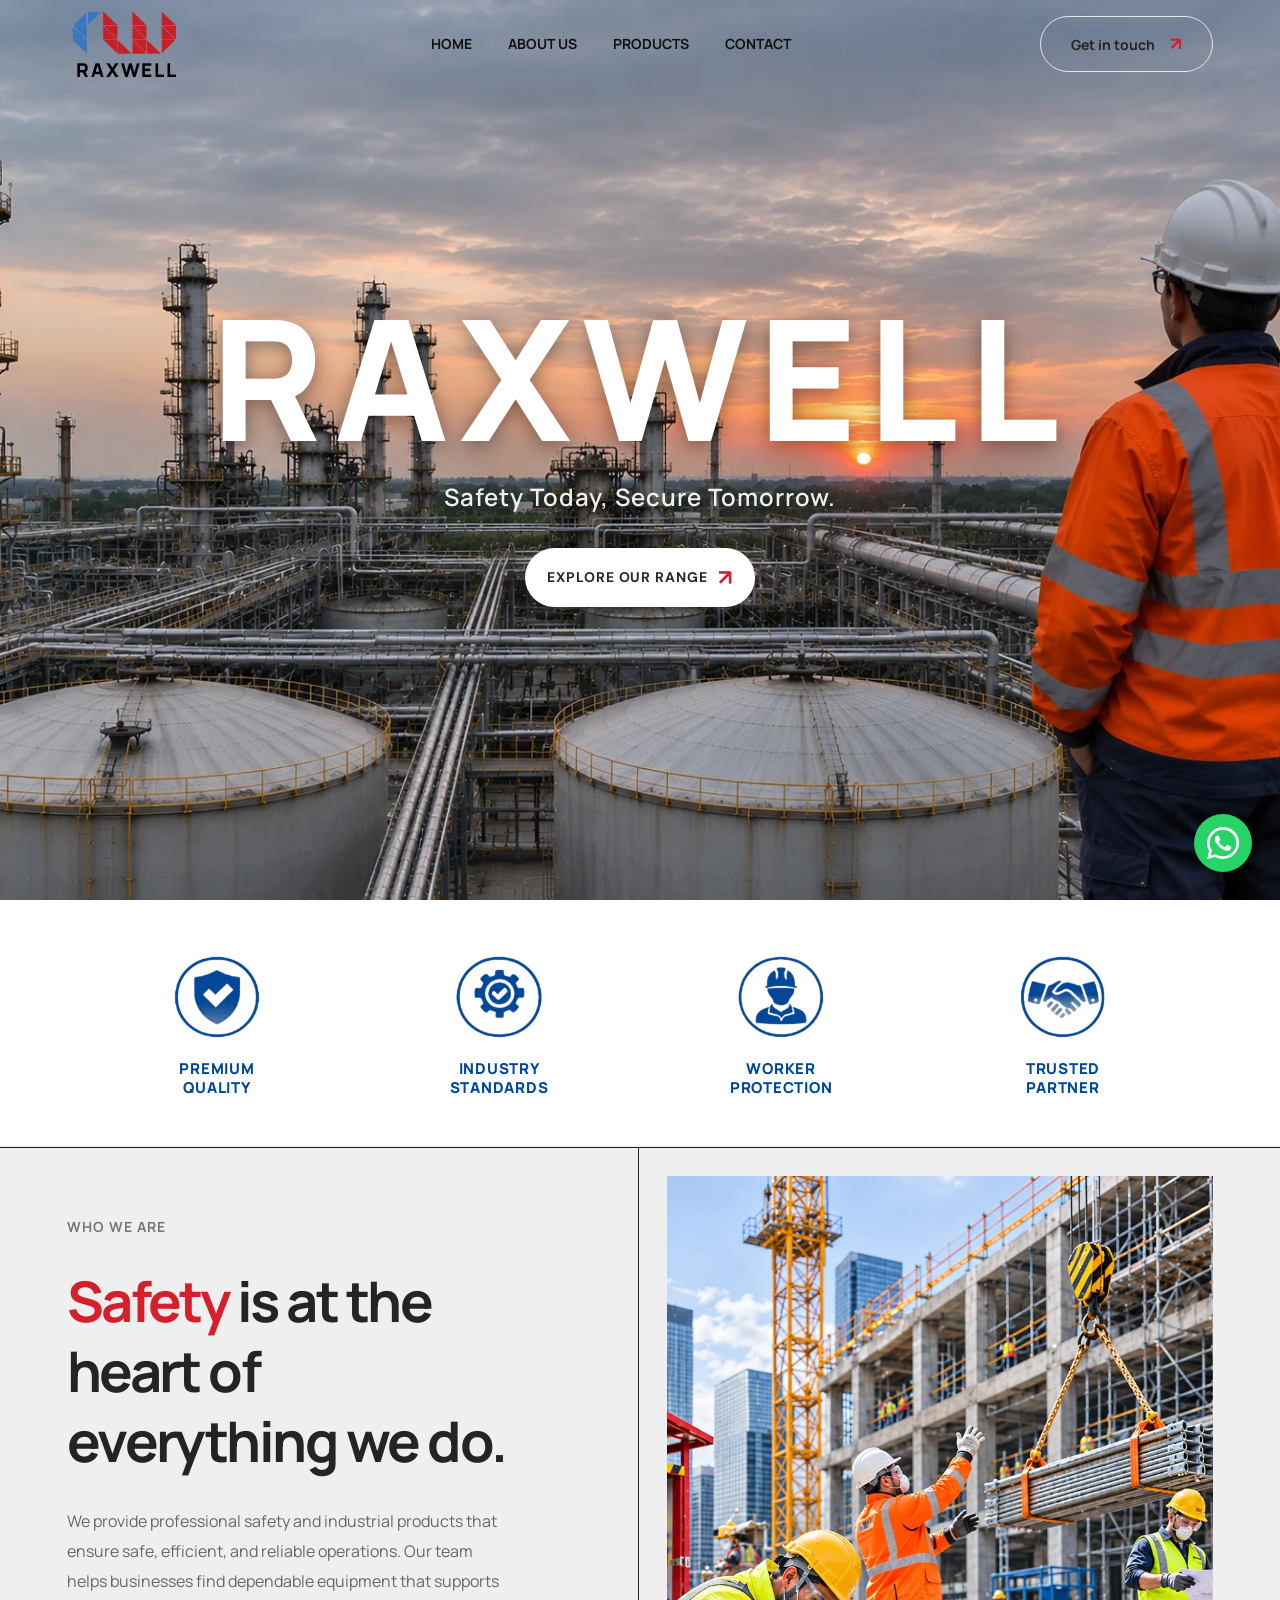
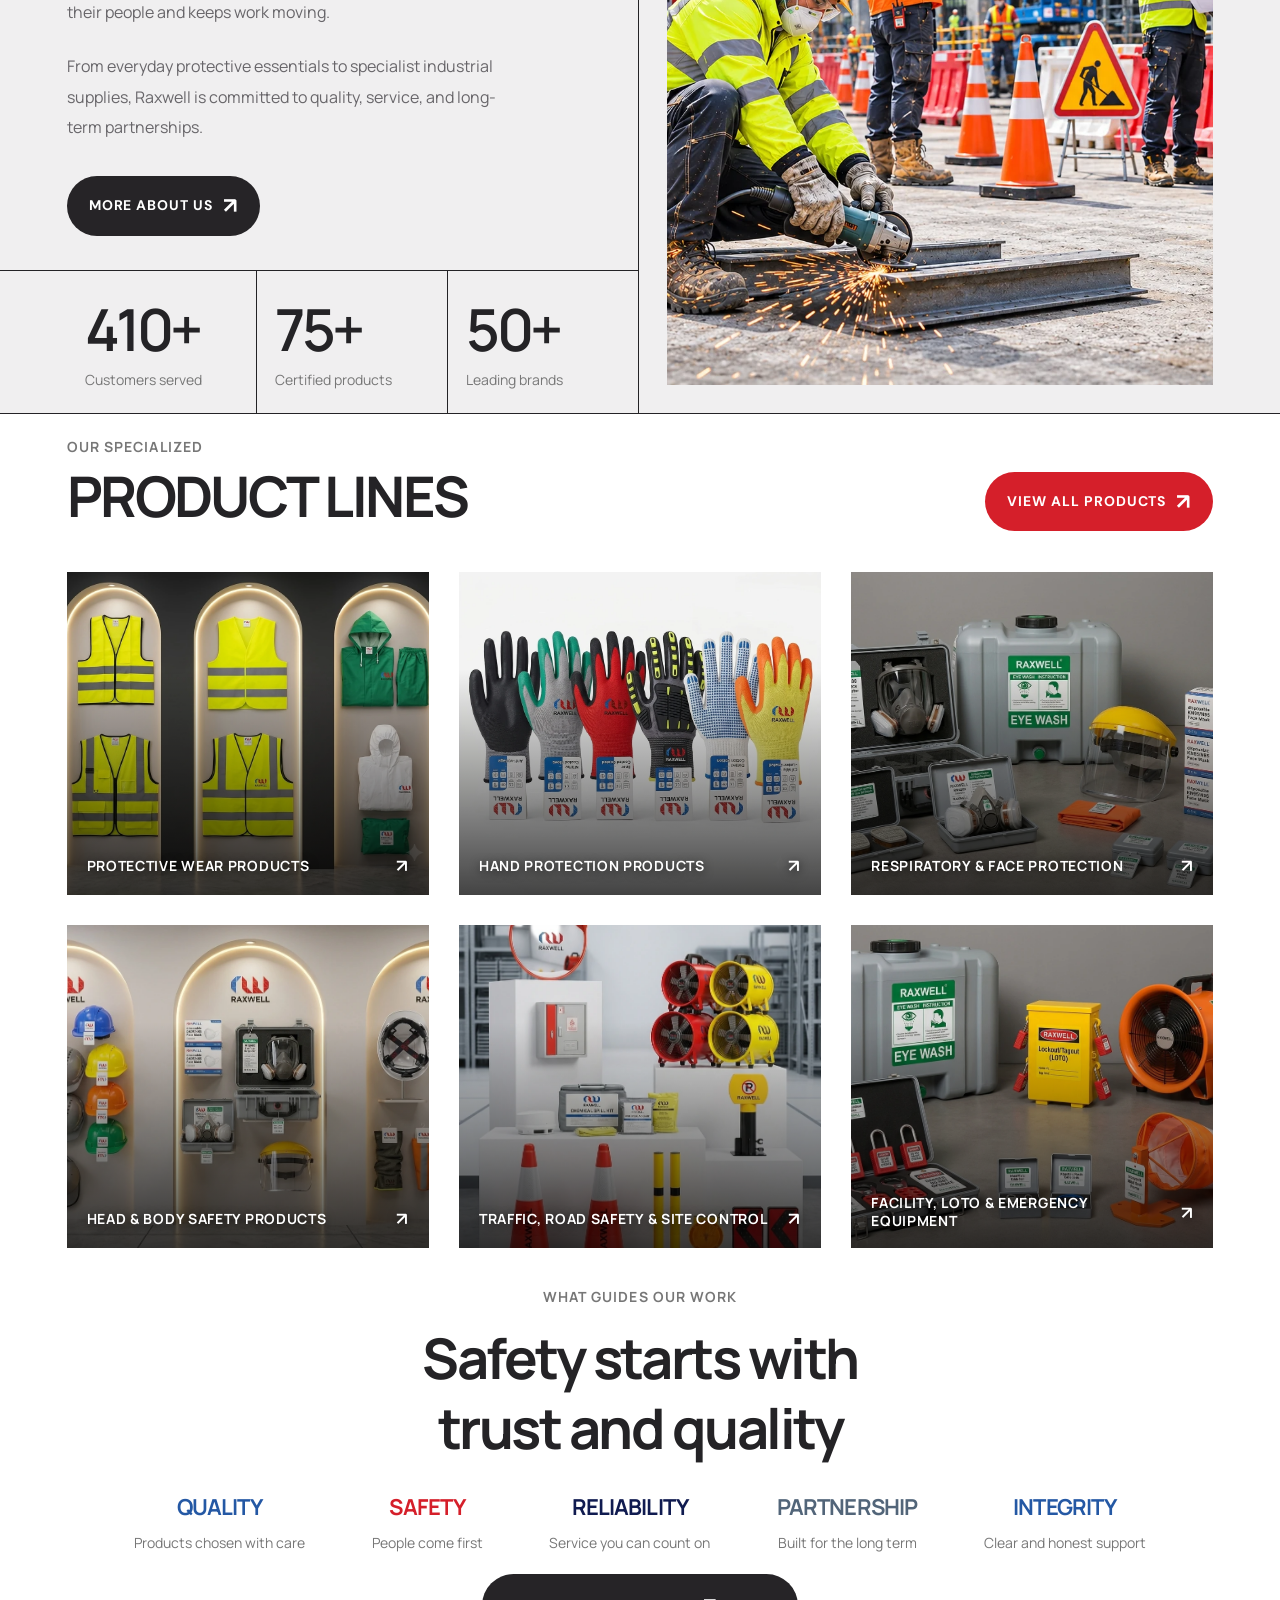
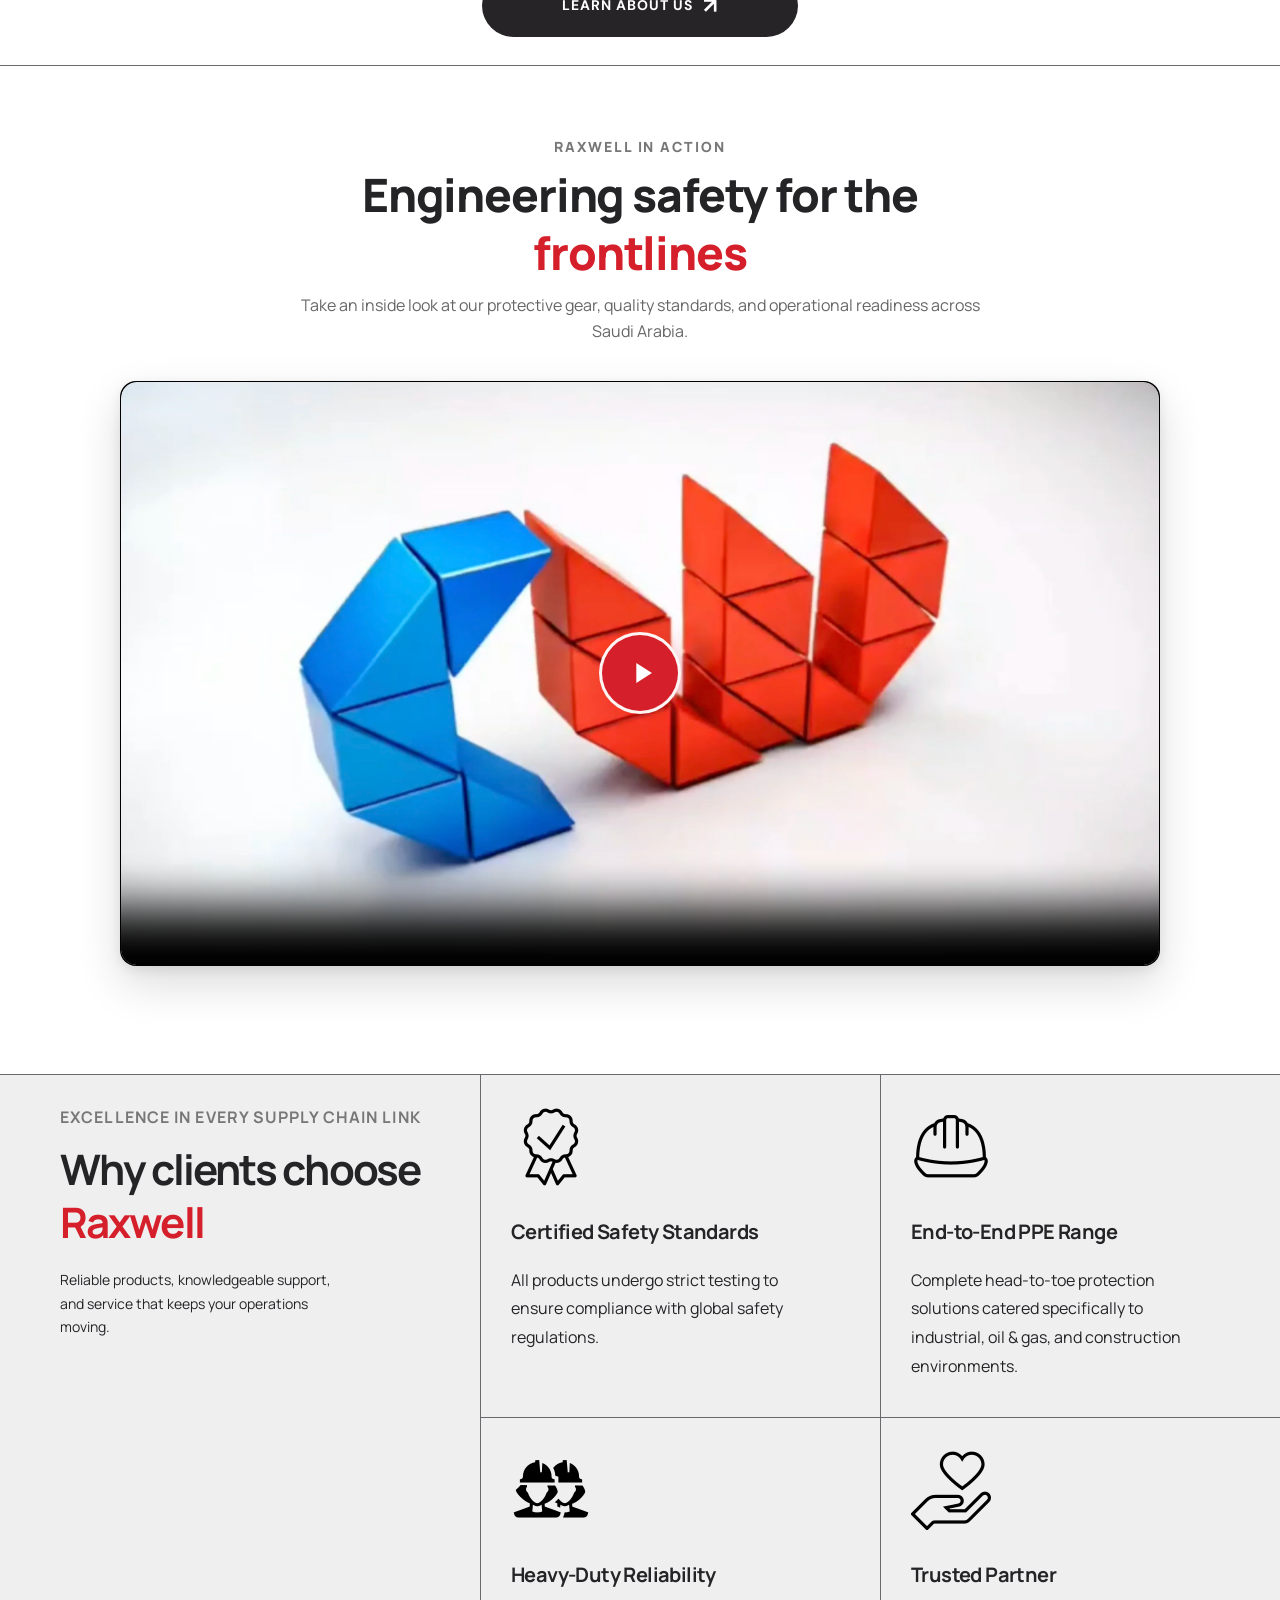
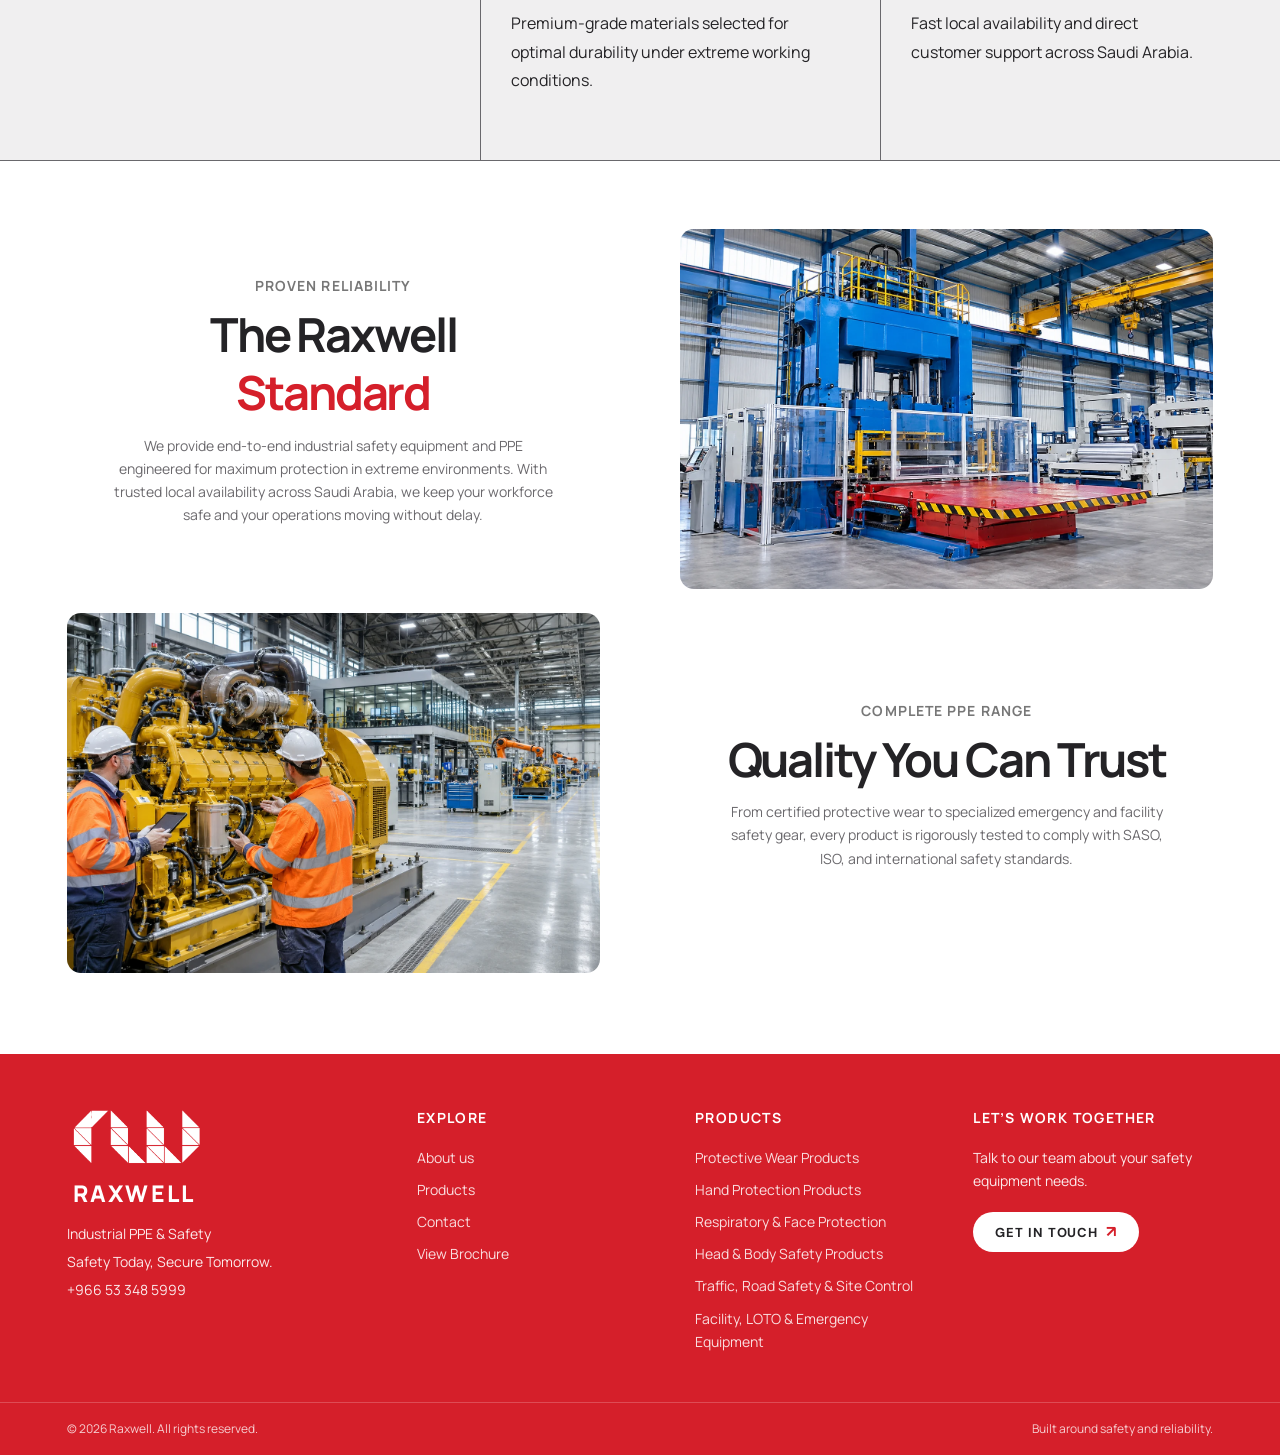
==== commit 2fdda0b3: "seo" ====
--- a/index.html
+++ b/index.html
@@ -16,10 +16,10 @@
 		<meta name="geo.placename" content="Saudi Arabia" />
 
 		<!-- Favicons -->
-		<link rel="icon" type="image/x-icon" href="favicon.ico" />
-		<link rel="icon" type="image/png" sizes="32x32" href="assets/favicon-32x32.png" />
-		<link rel="icon" type="image/png" sizes="16x16" href="assets/favicon-16x16.png" />
-		<link rel="apple-touch-icon" sizes="180x180" href="assets/apple-touch-icon.png" />
+		<link rel="icon" type="image/x-icon" href="favicon.ico?v=2" />
+		<link rel="icon" type="image/png" sizes="32x32" href="assets/favicon-32x32.png?v=2" />
+		<link rel="icon" type="image/png" sizes="16x16" href="assets/favicon-16x16.png?v=2" />
+		<link rel="apple-touch-icon" sizes="180x180" href="assets/apple-touch-icon.png?v=2" />
 
 		<!-- Open Graph / Facebook / WhatsApp / LinkedIn -->
 		<meta property="og:type" content="website" />
@@ -395,7 +395,7 @@
 							><img
 								width="80"
 								height="80"
-								src="https://img.icons8.com/ios/80/guarantee--v1.png"
+								src="assets/icons/guarantee--v1.webp"
 								alt="guarantee--v1"
 						/></span>
 						<h3>Certified Safety Standards</h3>
@@ -409,7 +409,7 @@
 							><img
 								width="80"
 								height="80"
-								src="https://img.icons8.com/ios/80/safety-hat.png"
+								src="assets/icons/safety-hat.webp"
 								alt="safety-hat"
 						/></span>
 						<h3>End-to-End PPE Range</h3>
@@ -424,7 +424,7 @@
 							><img
 								width="80"
 								height="80"
-								src="https://img.icons8.com/glyph-neue/80/workers-female.png"
+								src="assets/icons/workers-female.webp"
 								alt="workers-female"
 						/></span>
 						<h3>Heavy-Duty Reliability</h3>
@@ -438,7 +438,7 @@
 							><img
 								width="80"
 								height="80"
-								src="https://img.icons8.com/ios/80/trust--v1.png"
+								src="assets/icons/trust--v1.webp"
 								alt="trust--v1"
 						/></span>
 						<h3>Trusted Partner</h3>
